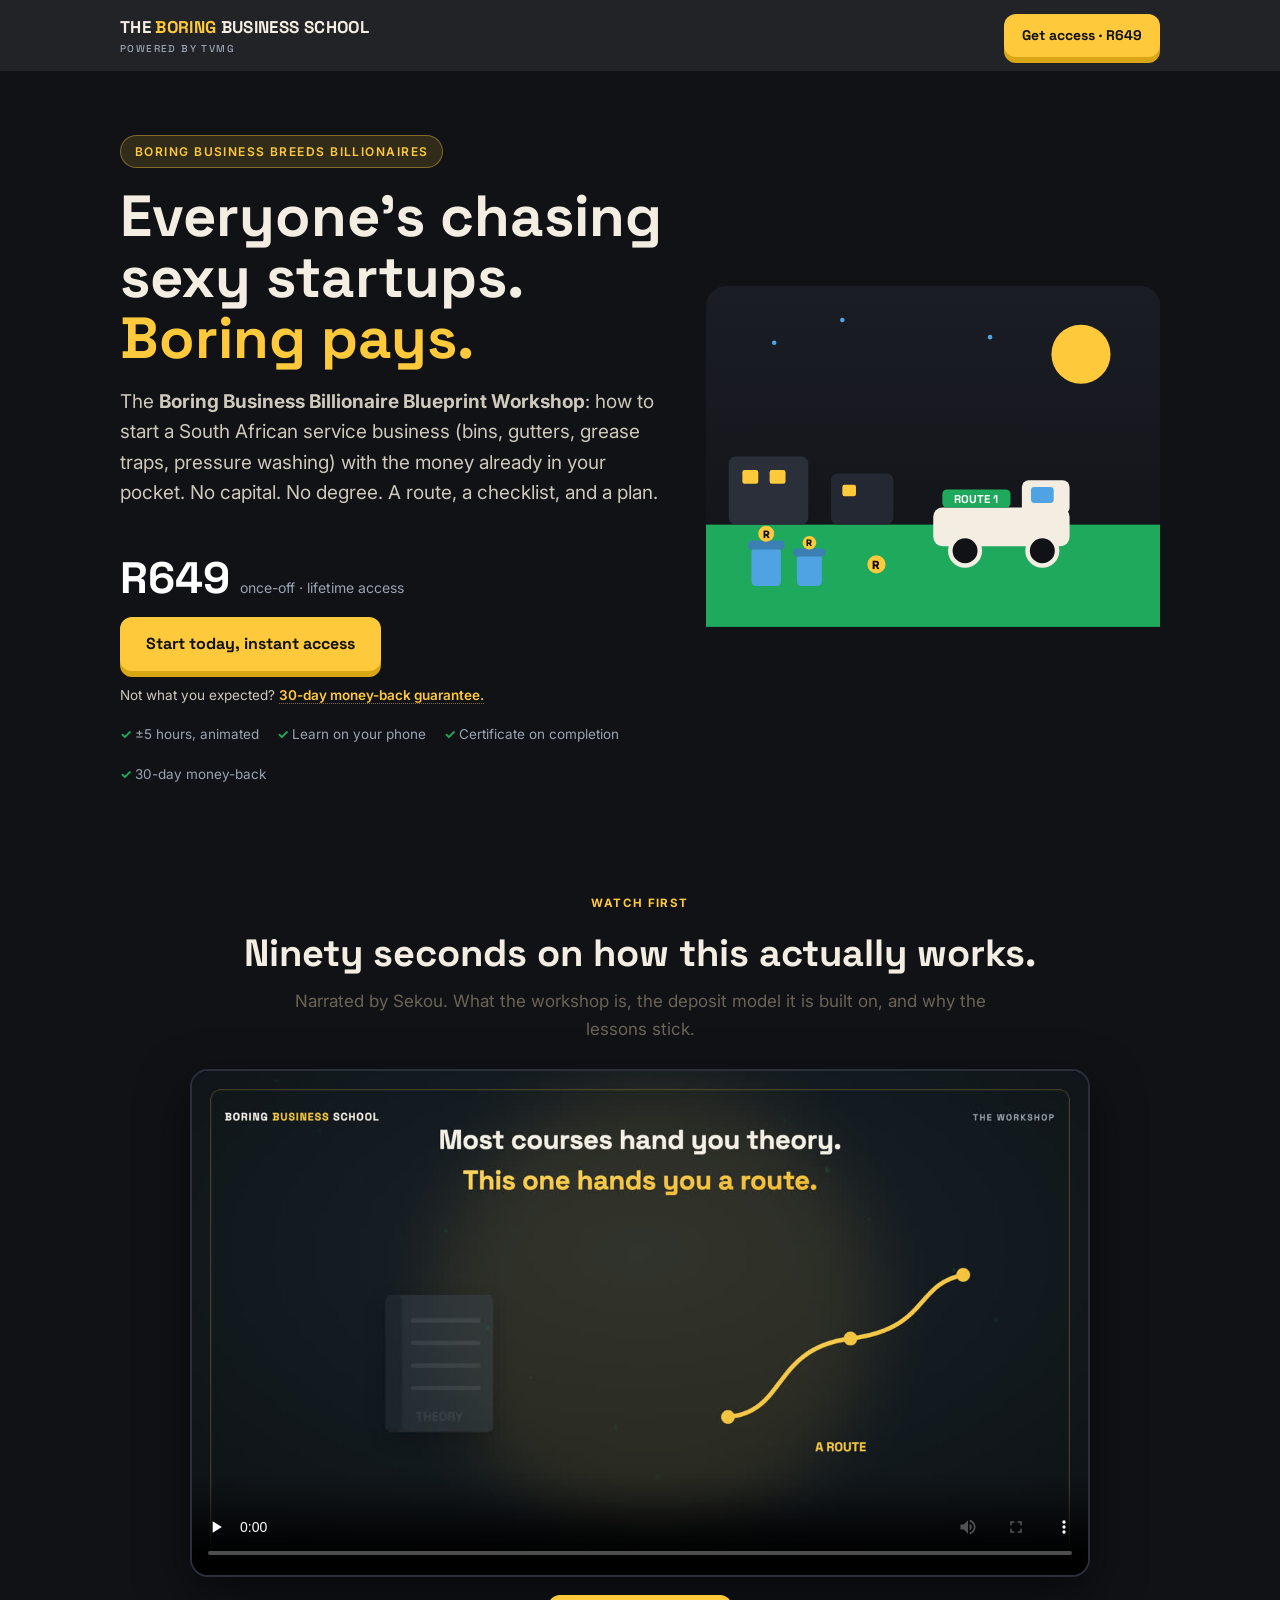
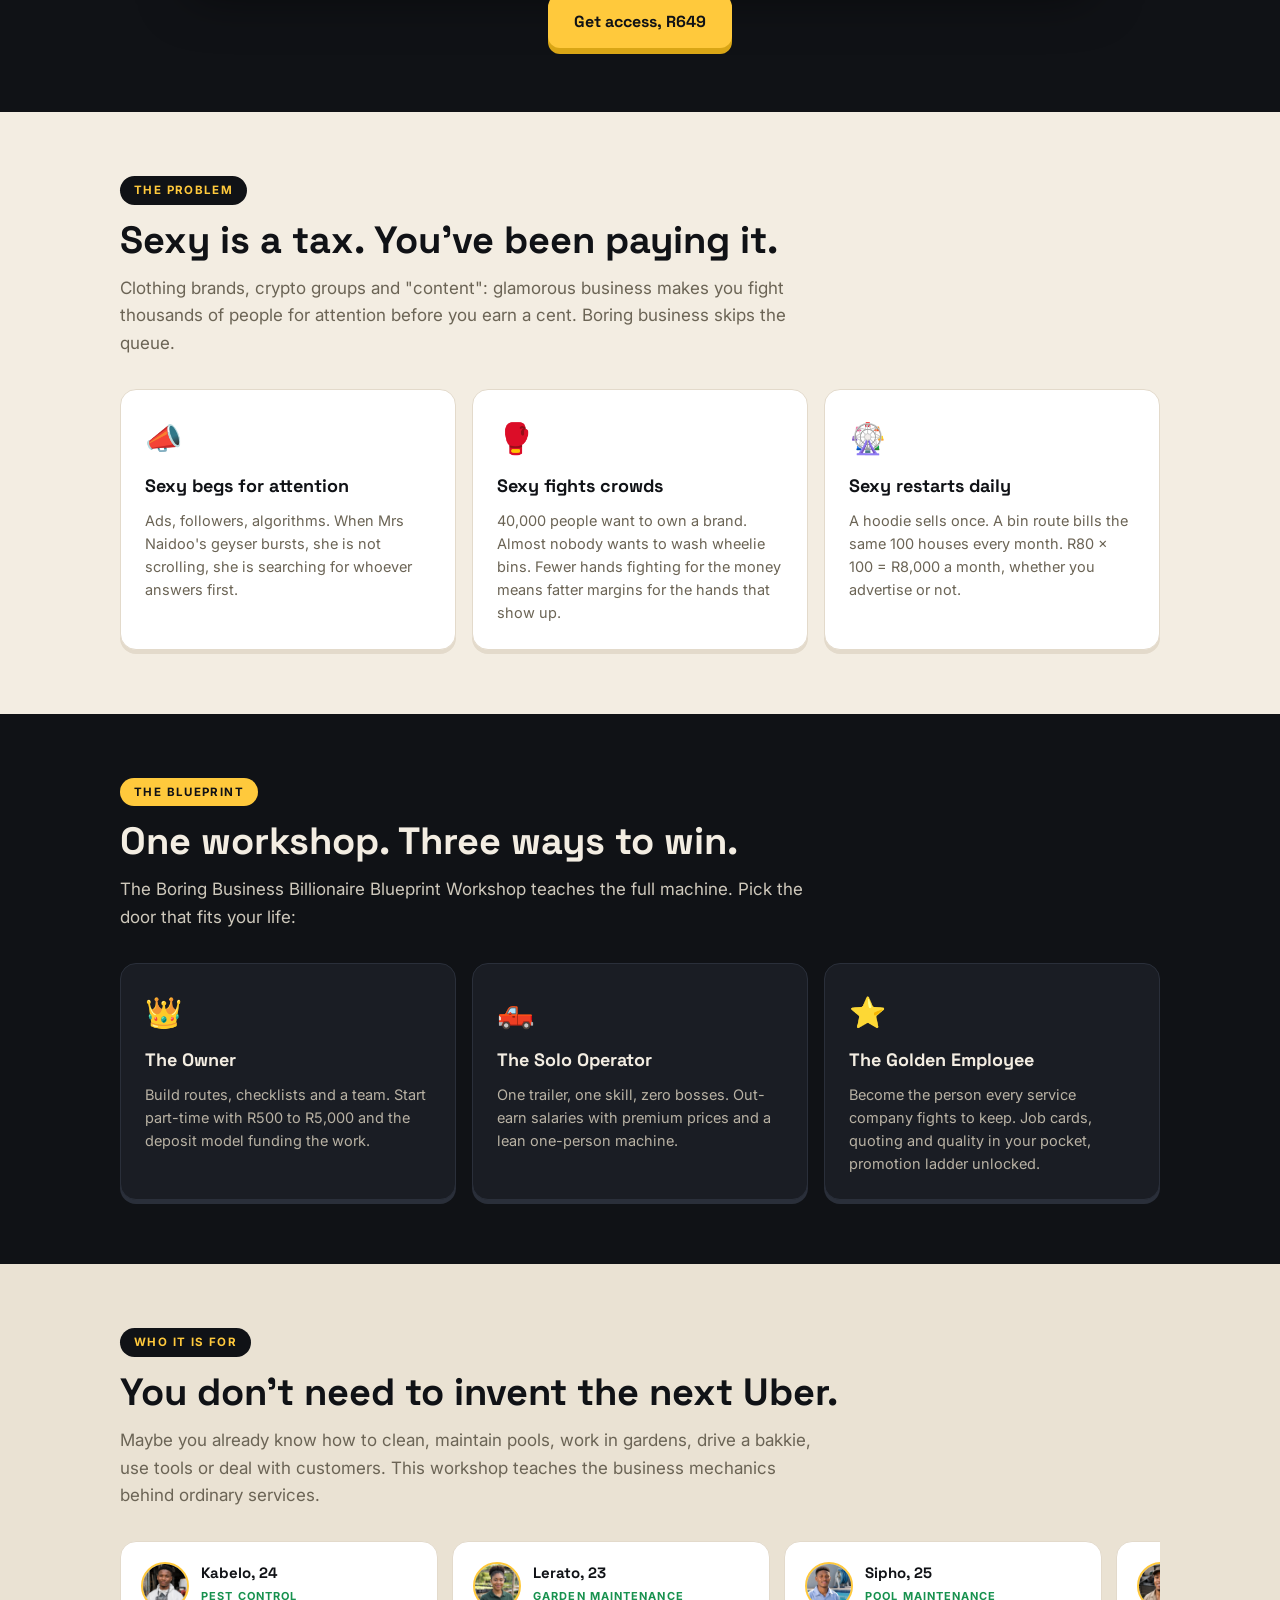
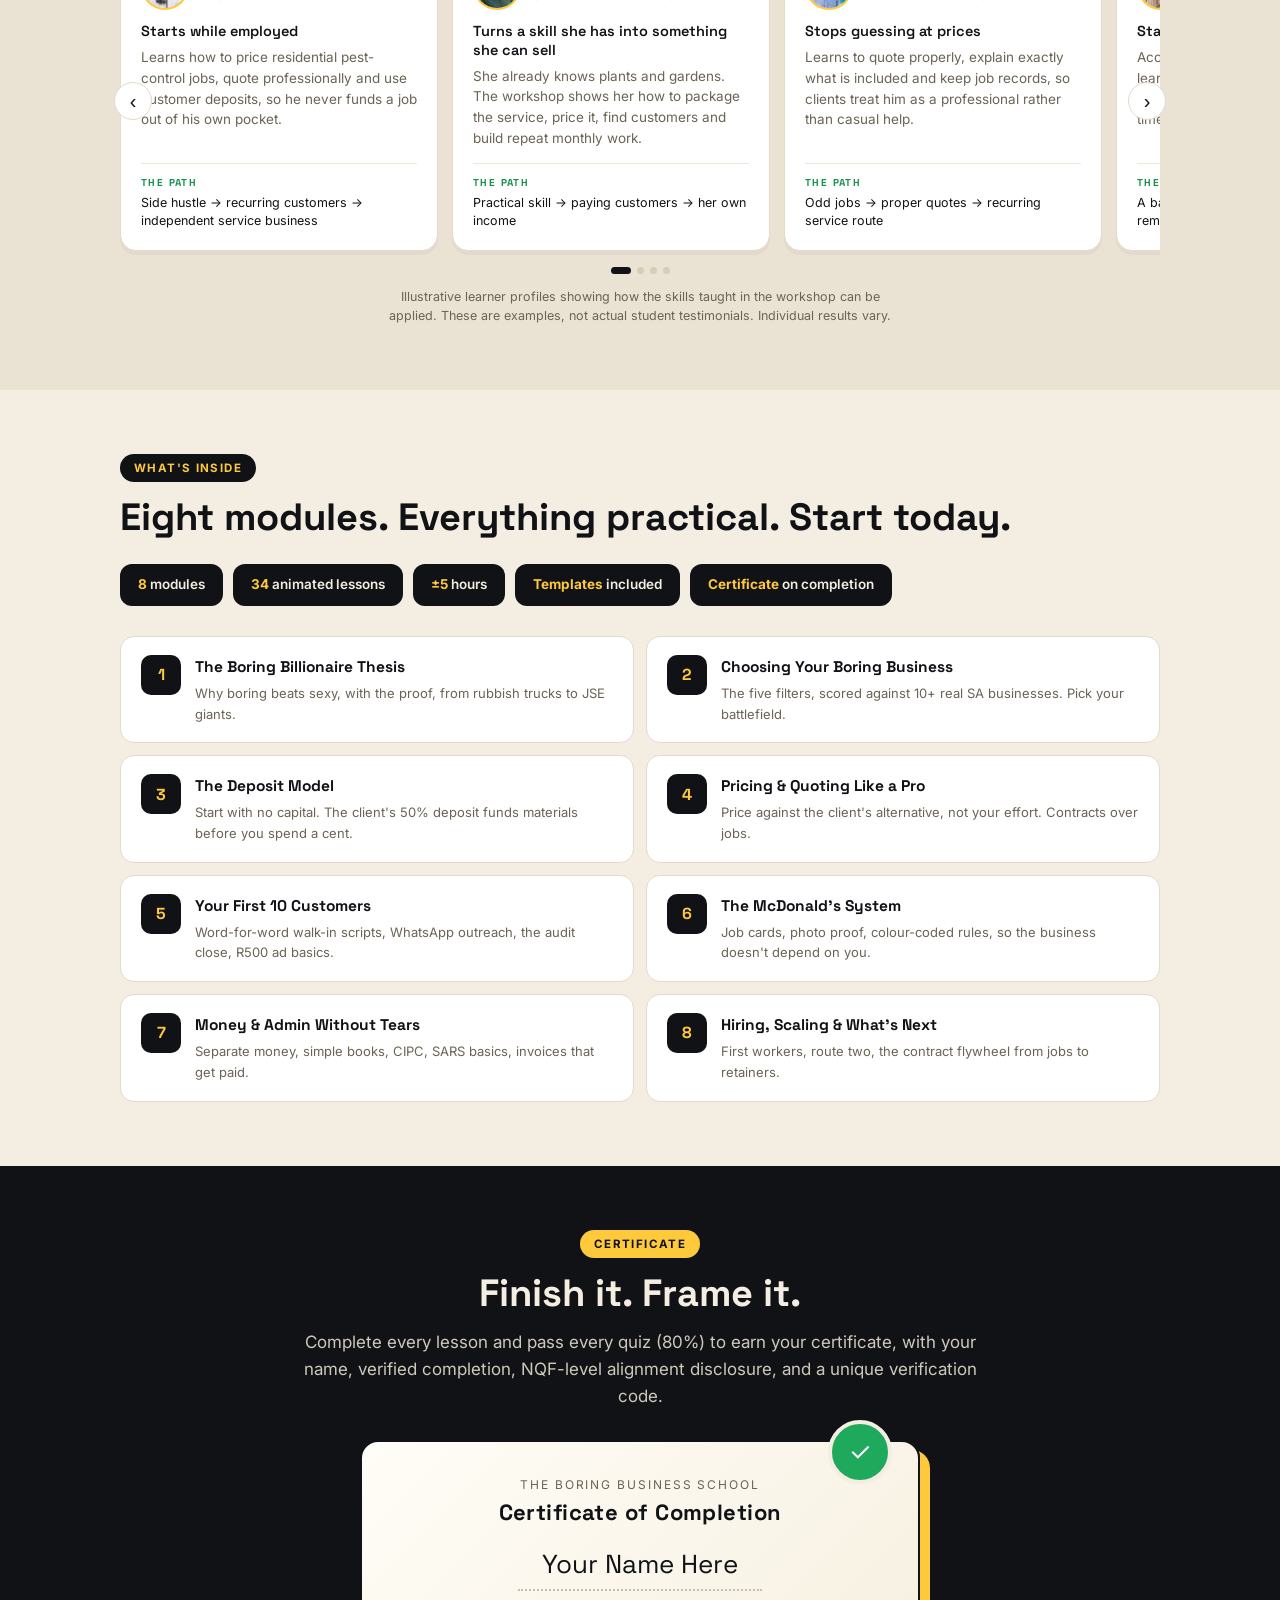
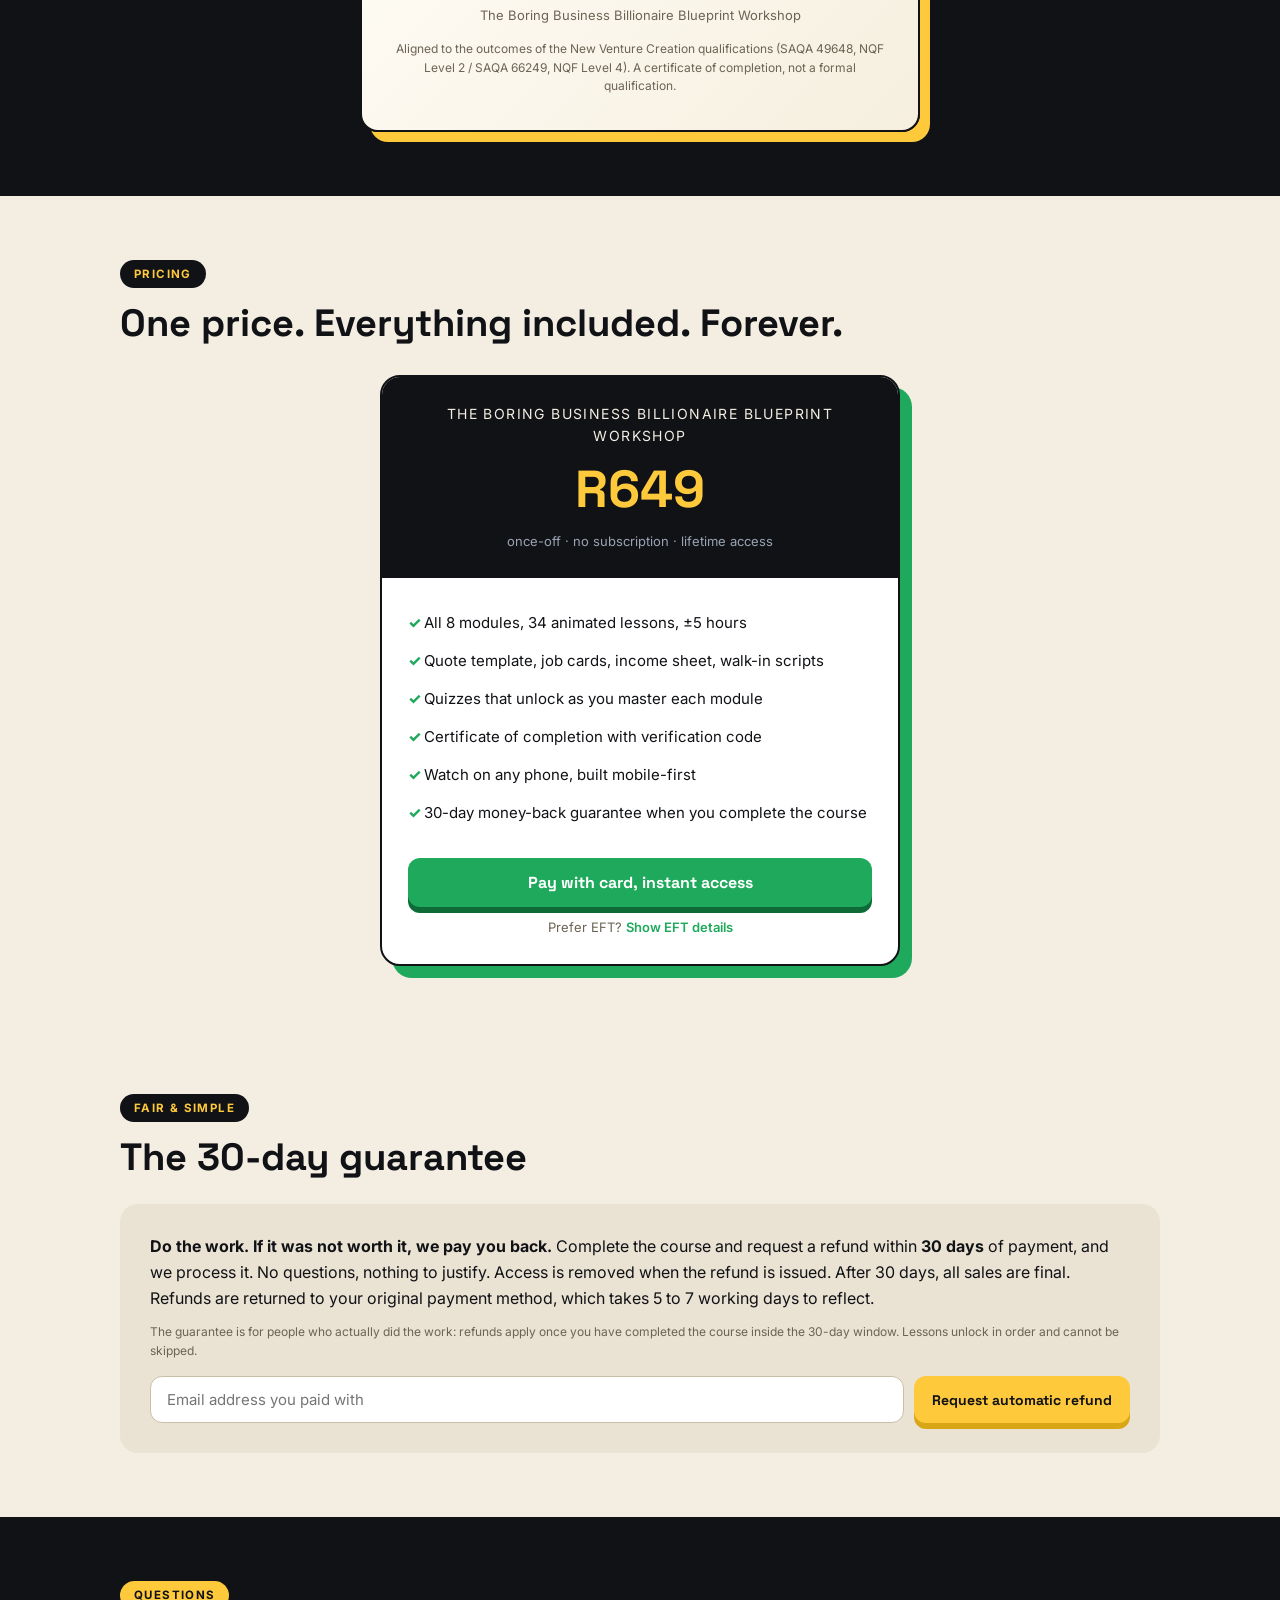
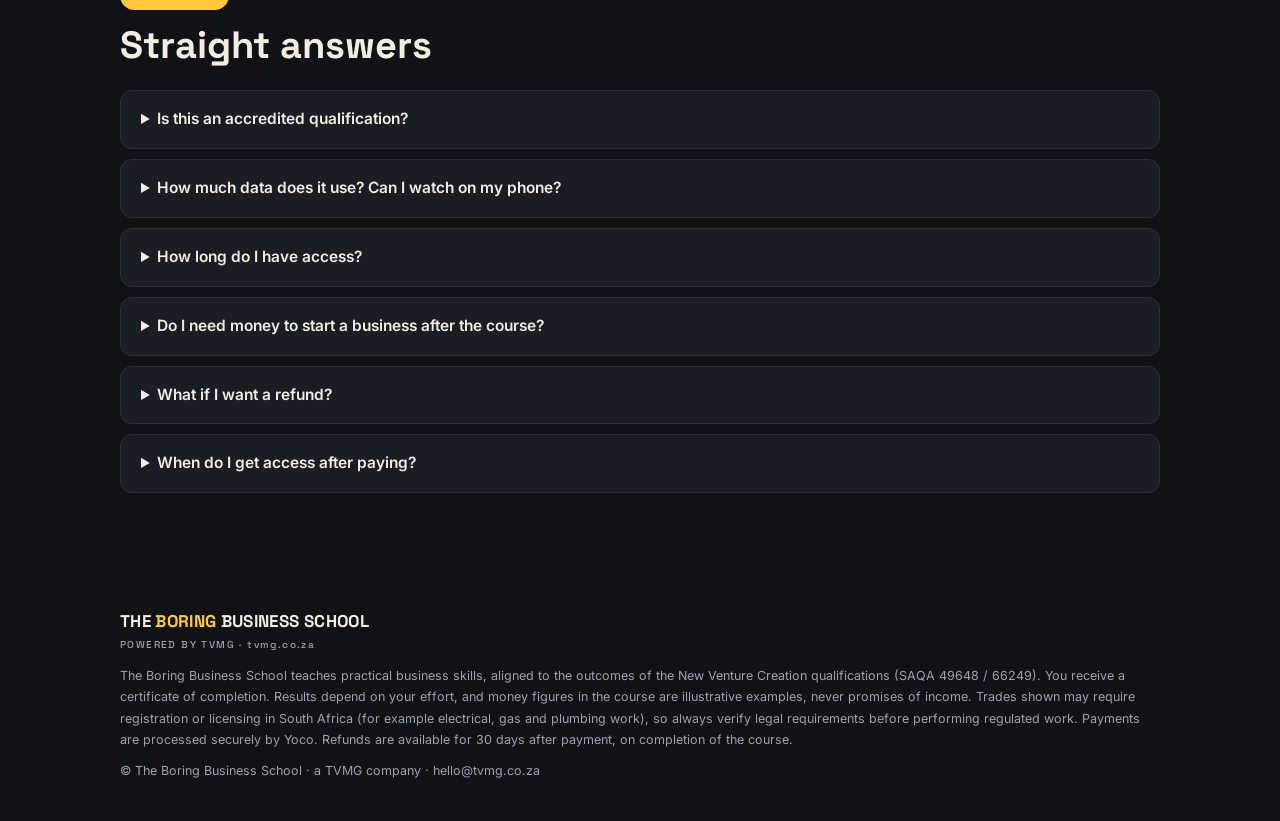
==== Site/boring/index.html @ 5d80aa4e "Fix malformed Meta verification tag on the BBS landing page My insertion did .replace(" />", "\">") " ====
<!DOCTYPE html>
<html lang="en">
<head>
<meta charset="utf-8">
<meta name="viewport" content="width=device-width, initial-scale=1">
<meta name="facebook-domain-verification" content="5khf7posotcl653v03dd02u9138fzs">
<title>The Boring Business School · Boring Business Breeds Billionaires</title>
<meta name="description" content="Learn to start a boring South African service business with the money already in your pocket. The Boring Business Billionaire Blueprint Workshop. R649 once-off, instant access.">
<!-- Meta Pixel -->
<script>
!function(f,b,e,v,n,t,s)
{if(f.fbq)return;n=f.fbq=function(){n.callMethod?
n.callMethod.apply(n,arguments):n.queue.push(arguments)};
if(!f._fbq)f._fbq=n;n.push=n;n.loaded=!0;n.version='2.0';
n.queue=[];t=b.createElement(e);t.async=!0;
t.src=v;s=b.getElementsByTagName(e)[0];
s.parentNode.insertBefore(t,s)}(window, document,'script',
'https://connect.facebook.net/en_US/fbevents.js');
fbq('init', '1710674963370376');
fbq('track', 'PageView');
fbq('track', 'ViewContent', {
  content_name: 'Boring Business Billionaire Blueprint Workshop',
  content_category: 'Course',
  content_ids: ['bbs-workshop'],
  content_type: 'product',
  value: 649.00, currency: 'ZAR'
});
</script>
<noscript><img height="1" width="1" style="display:none"
src="https://www.facebook.com/tr?id=1710674963370376&ev=PageView&noscript=1" /></noscript>
<!-- End Meta Pixel -->
<link rel="icon" href="/favicon.ico" sizes="any">
<link rel="icon" type="image/png" sizes="32x32" href="/icon/icon-32.png">
<link rel="icon" type="image/png" sizes="192x192" href="/icon/icon-192.png">
<link rel="apple-touch-icon" href="/icon/apple-touch-icon.png">
<link rel="manifest" href="/site.webmanifest">
<meta name="theme-color" content="#12171D">
<link rel="preconnect" href="https://fonts.googleapis.com">
<link rel="stylesheet" href="https://fonts.googleapis.com/css2?family=Space+Grotesk:wght@500;600;700&family=Inter:wght@400;500;600;700&display=swap">
<style>
:root{--ink:#101216;--ink2:#1A1D24;--paper:#F3EDE2;--paper2:#EAE2D3;--green:#1FA95C;--green2:#17914E;--yellow:#FFC93C;--blue:#4FA3E3;--red:#E4574C;--muted:#6B6455;--inkmut:#9AA3B2}
*{box-sizing:border-box;margin:0;padding:0}
html{scroll-behavior:smooth}
body{font-family:Inter,system-ui,sans-serif;background:var(--paper);color:var(--ink);line-height:1.6}
h1,h2,h3,.btn,.wordmark{font-family:'Space Grotesk',Inter,sans-serif}
.wrap{max-width:1080px;margin:0 auto;padding:0 20px}
/* nav */
nav{position:sticky;top:0;z-index:50;background:rgba(16,18,22,.92);backdrop-filter:blur(8px);color:var(--paper)}
.nav-in{display:flex;align-items:center;justify-content:space-between;padding:14px 20px;max-width:1080px;margin:0 auto}
.wordmark{font-weight:700;font-size:17px;letter-spacing:.02em}
.wordmark b{color:var(--yellow)}
.wordmark small{display:block;font-size:10px;letter-spacing:.14em;color:var(--inkmut);font-weight:500}
.btn{display:inline-block;border:none;border-radius:12px;padding:14px 26px;font-weight:700;font-size:16px;cursor:pointer;text-decoration:none;transition:.15s;text-align:center}
.btn-y{background:var(--yellow);color:var(--ink);box-shadow:0 6px 0 #D9A616}
.btn-y:hover{transform:translateY(-2px);box-shadow:0 8px 0 #D9A616}
.btn-y:active{transform:translateY(2px);box-shadow:0 2px 0 #D9A616}
.btn-g{background:var(--green);color:#fff;box-shadow:0 6px 0 #0E6B38}
.btn-g:hover{transform:translateY(-2px)}
.btn-sm{padding:10px 18px;font-size:14px}
/* hero */
.hero{background:var(--ink);color:var(--paper);overflow:hidden;position:relative}
.hero-in{display:grid;grid-template-columns:1.1fr .9fr;gap:30px;align-items:center;padding:64px 20px 40px;max-width:1080px;margin:0 auto}
.kicker{display:inline-block;background:rgba(255,201,60,.14);color:var(--yellow);border:1px solid rgba(255,201,60,.4);border-radius:999px;padding:6px 14px;font-size:12px;font-weight:600;letter-spacing:.12em;text-transform:uppercase;margin-bottom:18px}
h1{font-size:clamp(34px,5.6vw,58px);line-height:1.05;font-weight:700}
h1 em{font-style:normal;color:var(--yellow)}
.sub{margin:18px 0 26px;font-size:clamp(16px,2vw,19px);color:#CFC9BC;max-width:34em}
.trust{display:flex;gap:18px;flex-wrap:wrap;margin-top:18px;font-size:13.5px;color:var(--inkmut)}
.trust span::before{content:"✓ ";color:var(--green);font-weight:700}
.price-tag{display:inline-flex;align-items:baseline;gap:10px;margin:8px 0 4px}
.price-tag .r{font-family:'Space Grotesk';font-size:44px;font-weight:700;color:#fff}
.price-tag .once{color:var(--inkmut);font-size:14px}
/* sections */
section{padding:64px 0}
.dark{background:var(--ink);color:var(--paper)}
.tag{display:inline-block;background:var(--ink);color:var(--yellow);border-radius:999px;padding:5px 14px;font-size:11.5px;font-weight:700;letter-spacing:.12em;text-transform:uppercase;margin-bottom:14px}
.dark .tag{background:var(--yellow);color:var(--ink)}
h2{font-size:clamp(26px,3.6vw,38px);line-height:1.12;margin-bottom:14px}
.lead{font-size:17px;color:var(--muted);max-width:42em}
.dark .lead{color:#CFC9BC}
.cards{display:grid;grid-template-columns:repeat(auto-fit,minmax(240px,1fr));gap:16px;margin-top:32px}
.card{background:#fff;border:1.5px solid #E3DACB;border-radius:16px;padding:24px;box-shadow:0 4px 0 #E3DACB}
.dark .card{background:var(--ink2);border-color:#2A2F3A;box-shadow:0 4px 0 #2A2F3A}
.card .ico{font-size:30px;margin-bottom:10px}
.card h3{font-size:18px;margin-bottom:8px}
.card p{font-size:14.5px;color:var(--muted)}
.dark .card p{color:#B9B2A4}
/* modules */
.mods{display:grid;grid-template-columns:1fr 1fr;gap:12px;margin-top:30px}
.mod{background:#fff;border:1.5px solid #E3DACB;border-radius:14px;padding:18px 20px;display:flex;gap:14px;align-items:flex-start}
.mod .n{font-family:'Space Grotesk';font-weight:700;background:var(--ink);color:var(--yellow);border-radius:10px;min-width:40px;height:40px;display:flex;align-items:center;justify-content:center;font-size:16px}
.mod h3{font-size:15.5px;margin-bottom:3px}
.mod p{font-size:13px;color:var(--muted)}
.stats{display:flex;gap:10px;flex-wrap:wrap;margin-top:26px}
.stat{background:var(--ink);color:var(--paper);border-radius:12px;padding:10px 18px;font-size:13.5px;font-weight:600}
.stat b{color:var(--yellow)}
/* cert */
.certbox{background:linear-gradient(135deg,#FFFDF7,#F6EFDF);border:2px solid var(--ink);border-radius:18px;padding:34px;position:relative;max-width:560px;margin:30px auto 0;box-shadow:10px 10px 0 var(--yellow)}
.certbox .seal{position:absolute;top:-22px;right:26px;width:64px;height:64px;background:var(--green);border-radius:50%;display:flex;align-items:center;justify-content:center;color:#fff;font-size:26px;border:4px solid var(--paper)}
.certbox h3{font-size:22px;letter-spacing:.02em;color:var(--ink)}
/* certbox has a light background but sits inside a .dark section, so its
   text must be set explicitly or it inherits cream and disappears */
.certbox .name,.certbox .seal{color:var(--ink)}
.certbox .seal{color:#fff}
.certbox .small{color:var(--muted)}
.certbox .line{color:var(--muted);font-size:13px;margin-top:10px}
.certbox .name{font-family:'Space Grotesk';font-size:26px;margin:14px 0 4px;border-bottom:2px dotted #C9BFA9;display:inline-block;padding:0 24px 4px}
.small{font-size:12px;color:var(--muted);line-height:1.55}
/* pricing */
.pricecard{background:#fff;border:2px solid var(--ink);border-radius:20px;max-width:520px;margin:30px auto 0;overflow:hidden;box-shadow:12px 12px 0 var(--green)}
.pricecard .top{background:var(--ink);color:var(--paper);padding:26px;text-align:center}
.pricecard .top .r{font-family:'Space Grotesk';font-size:52px;font-weight:700;color:var(--yellow)}
.pricecard ul{list-style:none;padding:26px}
.pricecard li{padding:7px 0;font-size:15px}
.pricecard li::before{content:"✓  ";color:var(--green);font-weight:800}
.pricecard .cta{padding:0 26px 26px;display:flex;flex-direction:column;gap:10px}
.eft{font-size:13px;color:var(--muted);text-align:center}
.eft a{color:var(--green);font-weight:600;cursor:pointer}
/* refund */
.refund{background:var(--paper2);border-radius:18px;padding:30px;margin-top:26px}
.refund form{display:flex;gap:10px;margin-top:16px;flex-wrap:wrap}
.refund input{flex:1;min-width:220px;padding:13px 16px;border:1.5px solid #C9BFA9;border-radius:12px;font-size:15px;font-family:Inter}
#refundmsg{margin-top:12px;font-size:14px;font-weight:600;display:none}
/* faq */
details{background:#fff;border:1.5px solid #E3DACB;border-radius:12px;padding:16px 20px;margin-bottom:10px}
summary{font-weight:600;cursor:pointer;font-size:15.5px;color:var(--ink)}
details p{margin-top:10px;font-size:14.5px;color:var(--muted)}
/* FAQ sits in a .dark section: keep the cards dark so text stays readable */
.dark details{background:var(--ink2);border-color:#2A2F3A}
.dark summary{color:var(--paper)}
.dark details p{color:#B9B2A4}
/* hero refund note */
.refnote{margin-top:14px;font-size:13.5px;color:#CFC9BC}
.refnote a{color:var(--yellow);font-weight:600;text-decoration:none;border-bottom:1px dotted rgba(255,201,60,.5)}
/* explainer video */
.vidsec{background:var(--ink);color:var(--paper)}
.vidwrap{max-width:900px;margin:26px auto 0;border-radius:18px;overflow:hidden;border:2px solid #2A2F3A;box-shadow:0 18px 50px rgba(0,0,0,.5);background:#000}
.vidwrap video{display:block;width:100%;height:auto}
.vidsec .under{text-align:center;margin-top:18px}
/* learner profiles carousel */
.tint{background:var(--paper2)}
.carousel{position:relative;margin-top:28px}
.track{display:flex;gap:14px;overflow-x:auto;scroll-snap-type:x mandatory;scroll-behavior:smooth;padding:4px 2px 14px;scrollbar-width:none;-ms-overflow-style:none}
.track::-webkit-scrollbar{display:none}
.pcard{flex:0 0 clamp(260px,86vw,320px);scroll-snap-align:start;background:#fff;border:1.5px solid #E3DACB;border-radius:16px;padding:20px;box-shadow:0 4px 0 #E3DACB;display:flex;flex-direction:column}
@media(min-width:760px){.pcard{flex-basis:318px}}
.pcard .ph{display:flex;align-items:center;gap:12px;margin-bottom:12px}
.pcard .av{position:relative;width:48px;height:48px;flex:0 0 48px;border-radius:50%;overflow:hidden;background:var(--paper2);display:grid;place-items:center;border:2px solid var(--yellow)}
.pcard .av::before{content:attr(data-i);font-family:'Space Grotesk';font-weight:700;font-size:15px;color:var(--ink)}
.pcard .av img{position:absolute;inset:0;width:100%;height:100%;object-fit:cover}
.pcard .who b{display:block;font-family:'Space Grotesk';font-size:15px;line-height:1.25}
.pcard .who i{font-style:normal;font-size:11px;letter-spacing:.1em;text-transform:uppercase;color:var(--green2);font-weight:700}
.pcard .role{font-family:'Space Grotesk';font-weight:600;font-size:14.5px;margin-bottom:6px;line-height:1.3}
.pcard .body{font-size:13.5px;color:var(--muted);line-height:1.55;flex:1}
.pcard .path{margin-top:14px;padding-top:12px;border-top:1.5px solid #EFE7D8;font-size:12.5px;line-height:1.45}
.pcard .path span{display:block;font-family:'Space Grotesk';font-weight:700;font-size:10px;letter-spacing:.14em;color:var(--green2);margin-bottom:3px}
.cnav{position:absolute;top:50%;transform:translateY(-50%);z-index:2;width:38px;height:38px;border-radius:50%;background:#fff;border:1.5px solid #E3DACB;color:var(--ink);font-size:20px;line-height:1;cursor:pointer;display:grid;place-items:center}
.cnav:hover{border-color:var(--yellow)}
.cnav.prev{left:-6px}.cnav.next{right:-6px}
@media(max-width:900px){.cnav{display:none}}
.cdots{display:flex;justify-content:center;gap:6px;margin-top:2px}
.cdots button{width:7px;height:7px;padding:0;border:0;border-radius:50%;background:#D6CCB8;cursor:pointer;transition:.2s}
.cdots button.on{background:var(--ink);width:20px;border-radius:4px}
.disclose{margin-top:14px;text-align:center;font-size:12.5px;color:var(--muted);line-height:1.5;max-width:66ch;margin-inline:auto}
/* footer */
footer{background:var(--ink);color:var(--inkmut);padding:40px 0;font-size:12.5px;line-height:1.7}
/* modal */
.modal{position:fixed;inset:0;background:rgba(16,18,22,.7);display:none;align-items:center;justify-content:center;z-index:100;padding:20px}
.modal.open{display:flex}
.modal-in{background:#fff;border-radius:18px;max-width:420px;width:100%;padding:30px}
.modal-in h3{font-size:20px;margin-bottom:6px}
.modal-in p{font-size:14px;color:var(--muted);margin-bottom:16px}
.modal-in input{width:100%;padding:13px 16px;border:1.5px solid #C9BFA9;border-radius:12px;font-size:15px;margin-bottom:10px;font-family:Inter}
.modal-in .btn{width:100%}
.modal-in .close{background:none;border:none;font-size:13px;color:var(--muted);cursor:pointer;width:100%;margin-top:10px}
#payerr{color:var(--red);font-size:13px;display:none;margin-bottom:8px}
@media(max-width:820px){.hero-in{grid-template-columns:1fr;padding-top:40px}.mods{grid-template-columns:1fr}.hero svg{max-height:220px}}
</style>
</head>
<body>

<nav><div class="nav-in">
  <div class="wordmark">THE <b>BORING</b> BUSINESS SCHOOL<small>POWERED BY TVMG</small></div>
  <a class="btn btn-y btn-sm" href="#pricing">Get access · R649</a>
</div></nav>

<header class="hero"><div class="hero-in">
  <div>
    <span class="kicker">Boring business breeds billionaires</span>
    <h1>Everyone's chasing sexy startups. <em>Boring pays.</em></h1>
    <p class="sub">The <b>Boring Business Billionaire Blueprint Workshop</b>: how to start a South African service business (bins, gutters, grease traps, pressure washing) with the money already in your pocket. No capital. No degree. A route, a checklist, and a plan.</p>
    <div class="price-tag"><span class="r">R649</span><span class="once">once-off · lifetime access</span></div>
    <div><a class="btn btn-y" href="#pricing">Start today, instant access</a></div>
    <p class="refnote">Not what you expected? <a href="#refund">30-day money-back guarantee.</a></p>
    <div class="trust"><span>±5 hours, animated</span><span>Learn on your phone</span><span>Certificate on completion</span><span>30-day money-back</span></div>
  </div>
  <div>
    <svg viewBox="0 0 400 300" xmlns="http://www.w3.org/2000/svg" style="width:100%;height:auto">
      <defs><linearGradient id="sky" x1="0" y1="0" x2="0" y2="1"><stop offset="0" stop-color="#1A1D24"/><stop offset="1" stop-color="#101216"/></linearGradient></defs>
      <rect width="400" height="300" fill="url(#sky)" rx="18"/>
      <circle cx="330" cy="60" r="26" fill="#FFC93C"/>
      <circle cx="60" cy="50" r="2" fill="#4FA3E3"/><circle cx="120" cy="30" r="2" fill="#4FA3E3"/><circle cx="250" cy="45" r="2" fill="#4FA3E3"/>
      <rect x="0" y="210" width="400" height="90" fill="#1FA95C" rx="0"/>
      <rect x="20" y="150" width="70" height="60" rx="6" fill="#2A2F3A"/><rect x="32" y="162" width="14" height="12" rx="2" fill="#FFC93C"/><rect x="56" y="162" width="14" height="12" rx="2" fill="#FFC93C"/>
      <rect x="110" y="165" width="55" height="45" rx="6" fill="#232833"/><rect x="120" y="175" width="12" height="10" rx="2" fill="#FFC93C"/>
      <!-- bakkie -->
      <g transform="translate(200,185)">
        <rect x="0" y="10" width="120" height="34" rx="8" fill="#F3EDE2"/>
        <rect x="78" y="-14" width="42" height="30" rx="6" fill="#F3EDE2"/>
        <rect x="86" y="-8" width="20" height="14" rx="3" fill="#4FA3E3"/>
        <circle cx="28" cy="48" r="13" fill="#101216" stroke="#F3EDE2" stroke-width="4"/>
        <circle cx="96" cy="48" r="13" fill="#101216" stroke="#F3EDE2" stroke-width="4"/>
        <rect x="8" y="-6" width="60" height="16" rx="4" fill="#1FA95C"/>
        <text x="38" y="6" font-family="Space Grotesk" font-size="10" font-weight="700" fill="#fff" text-anchor="middle">ROUTE 1</text>
      </g>
      <!-- bins with coins -->
      <g transform="translate(40,230)"><rect width="26" height="34" rx="4" fill="#4FA3E3"/><rect x="-3" y="-6" width="32" height="8" rx="3" fill="#3B7FB3"/></g>
      <g transform="translate(80,236)"><rect width="22" height="28" rx="4" fill="#4FA3E3"/><rect x="-3" y="-5" width="28" height="7" rx="3" fill="#3B7FB3"/></g>
      <circle cx="53" cy="218" r="7" fill="#FFC93C"/><text x="53" y="222" font-size="9" font-weight="800" text-anchor="middle" fill="#101216">R</text>
      <circle cx="91" cy="226" r="6" fill="#FFC93C"/><text x="91" y="229" font-size="8" font-weight="800" text-anchor="middle" fill="#101216">R</text>
      <circle cx="150" cy="245" r="8" fill="#FFC93C"/><text x="150" y="249" font-size="10" font-weight="800" text-anchor="middle" fill="#101216">R</text>
    </svg>
  </div>
</div></header>

<section class="vidsec"><div class="wrap" style="text-align:center">
  <span class="tag">Watch first</span>
  <h2>Ninety seconds on how this actually works.</h2>
  <p class="lead" style="margin:0 auto">Narrated by Sekou. What the workshop is, the deposit model it is built on, and why the lessons stick.</p>
  <div class="vidwrap">
    <video controls preload="none" playsinline poster="video/bbs-explainer-poster.jpg">
      <source src="video/bbs-explainer.mp4" type="video/mp4">
      Your browser cannot play this video. <a href="video/bbs-explainer.mp4">Download it instead.</a>
    </video>
  </div>
  <div class="under"><a class="btn btn-y" href="#pricing">Get access, R649</a></div>
</div></section>

<section><div class="wrap">
  <span class="tag">The problem</span>
  <h2>Sexy is a tax. You've been paying it.</h2>
  <p class="lead">Clothing brands, crypto groups and "content": glamorous business makes you fight thousands of people for attention before you earn a cent. Boring business skips the queue.</p>
  <div class="cards">
    <div class="card"><div class="ico">📣</div><h3>Sexy begs for attention</h3><p>Ads, followers, algorithms. When Mrs Naidoo's geyser bursts, she is not scrolling, she is searching for whoever answers first.</p></div>
    <div class="card"><div class="ico">🥊</div><h3>Sexy fights crowds</h3><p>40,000 people want to own a brand. Almost nobody wants to wash wheelie bins. Fewer hands fighting for the money means fatter margins for the hands that show up.</p></div>
    <div class="card"><div class="ico">🎡</div><h3>Sexy restarts daily</h3><p>A hoodie sells once. A bin route bills the same 100 houses every month. R80 x 100 = R8,000 a month, whether you advertise or not.</p></div>
  </div>
</div></section>

<section class="dark"><div class="wrap">
  <span class="tag">The Blueprint</span>
  <h2>One workshop. Three ways to win.</h2>
  <p class="lead">The Boring Business Billionaire Blueprint Workshop teaches the full machine. Pick the door that fits your life:</p>
  <div class="cards">
    <div class="card"><div class="ico">👑</div><h3>The Owner</h3><p>Build routes, checklists and a team. Start part-time with R500 to R5,000 and the deposit model funding the work.</p></div>
    <div class="card"><div class="ico">🛻</div><h3>The Solo Operator</h3><p>One trailer, one skill, zero bosses. Out-earn salaries with premium prices and a lean one-person machine.</p></div>
    <div class="card"><div class="ico">⭐</div><h3>The Golden Employee</h3><p>Become the person every service company fights to keep. Job cards, quoting and quality in your pocket, promotion ladder unlocked.</p></div>
  </div>
</div></section>


<section class="tint"><div class="wrap">
  <span class="tag">Who it is for</span>
  <h2>You don't need to invent the next Uber.</h2>
  <p class="lead">Maybe you already know how to clean, maintain pools, work in gardens, drive a bakkie, use tools or deal with customers. This workshop teaches the business mechanics behind ordinary services.</p>
  <div class="carousel" id="tcar">
    <button class="cnav prev" type="button" aria-label="Previous profiles">&lsaquo;</button>
    <div class="track" id="ctrack">
      <article class="pcard">
        <div class="ph"><span class="av" data-i="K"><img src="img/testimonials/t01.jpg" alt="Illustrative learner profile" loading="lazy" onerror="this.remove()"></span>
          <span class="who"><b>Kabelo, 24</b><i>Pest Control</i></span></div>
        <p class="role">Starts while employed</p>
        <p class="body">Learns how to price residential pest-control jobs, quote professionally and use customer deposits, so he never funds a job out of his own pocket.</p>
        <p class="path"><span>THE PATH</span>Side hustle → recurring customers → independent service business</p>
      </article>
      <article class="pcard">
        <div class="ph"><span class="av" data-i="L"><img src="img/testimonials/t02.jpg" alt="Illustrative learner profile" loading="lazy" onerror="this.remove()"></span>
          <span class="who"><b>Lerato, 23</b><i>Garden Maintenance</i></span></div>
        <p class="role">Turns a skill she has into something she can sell</p>
        <p class="body">She already knows plants and gardens. The workshop shows her how to package the service, price it, find customers and build repeat monthly work.</p>
        <p class="path"><span>THE PATH</span>Practical skill → paying customers → her own income</p>
      </article>
      <article class="pcard">
        <div class="ph"><span class="av" data-i="S"><img src="img/testimonials/t03.jpg" alt="Illustrative learner profile" loading="lazy" onerror="this.remove()"></span>
          <span class="who"><b>Sipho, 25</b><i>Pool Maintenance</i></span></div>
        <p class="role">Stops guessing at prices</p>
        <p class="body">Learns to quote properly, explain exactly what is included and keep job records, so clients treat him as a professional rather than casual help.</p>
        <p class="path"><span>THE PATH</span>Odd jobs → proper quotes → recurring service route</p>
      </article>
      <article class="pcard">
        <div class="ph"><span class="av" data-i="T"><img src="img/testimonials/t04.jpg" alt="Illustrative learner profile" loading="lazy" onerror="this.remove()"></span>
          <span class="who"><b>Tshepo, 22</b><i>Junk Removal</i></span></div>
        <p class="role">Starts with what he already has</p>
        <p class="body">Access to a bakkie is enough to begin. He learns how to find the work, price a load, take a deposit and deliver reliably every time.</p>
        <p class="path"><span>THE PATH</span>A bakkie → first customers → weekend removal business</p>
      </article>
      <article class="pcard">
        <div class="ph"><span class="av" data-i="A"><img src="img/testimonials/t05.jpg" alt="Illustrative learner profile" loading="lazy" onerror="this.remove()"></span>
          <span class="who"><b>Ayesha, 27</b><i>Kitchen Cleaning</i></span></div>
        <p class="role">Sees a service where others see mess</p>
        <p class="body">She knows how dirty a kitchen gets after service. The workshop turns that into an after-hours deep-clean offer with checklists and proper quotes.</p>
        <p class="path"><span>THE PATH</span>Industry knowledge → priced service → small food-business clients</p>
      </article>
      <article class="pcard">
        <div class="ph"><span class="av" data-i="J"><img src="img/testimonials/t06.jpg" alt="Illustrative learner profile" loading="lazy" onerror="this.remove()"></span>
          <span class="who"><b>Johan, 46</b><i>Gutter Maintenance</i></span></div>
        <p class="role">Knows the work, learns the business</p>
        <p class="body">Years of maintenance experience, none of the commercial side. He picks up pricing, deposits, job cards and the follow-ups that win repeat work.</p>
        <p class="path"><span>THE PATH</span>Hired hand → his own jobs → his own client list</p>
      </article>
      <article class="pcard">
        <div class="ph"><span class="av" data-i="P"><img src="img/testimonials/t07.jpg" alt="Illustrative learner profile" loading="lazy" onerror="this.remove()"></span>
          <span class="who"><b>Priya, 32</b><i>Facilities Services</i></span></div>
        <p class="role">Becomes the one who understands the numbers</p>
        <p class="body">A clear picture of customers, pricing, admin and repeat work makes her far more valuable in a client-facing role.</p>
        <p class="path"><span>THE PATH</span>Employee → client-facing responsibility → option to go independent</p>
      </article>
      <article class="pcard">
        <div class="ph"><span class="av" data-i="N"><img src="img/testimonials/t08.jpg" alt="Illustrative learner profile" loading="lazy" onerror="this.remove()"></span>
          <span class="who"><b>Nomvula, 39</b><i>Industrial Cleaning</i></span></div>
        <p class="role">Becomes more valuable at work</p>
        <p class="body">She understands the cleaning already. What she gains is the commercial side: job cards, costing, customer communication and quality control.</p>
        <p class="path"><span>THE PATH</span>Worker → supervisor-level skills → stronger earning potential</p>
      </article>
      <article class="pcard">
        <div class="ph"><span class="av" data-i="P"><img src="img/testimonials/t09.jpg" alt="Illustrative learner profile" loading="lazy" onerror="this.remove()"></span>
          <span class="who"><b>Pieter, 57</b><i>Rubble Removal</i></span></div>
        <p class="role">Wants straightforward, not trendy</p>
        <p class="body">He learns to look at ordinary services differently and put a proper system around work that people are always going to need.</p>
        <p class="path"><span>THE PATH</span>Casual work → systemised service → steady independent income</p>
      </article>
      <article class="pcard">
        <div class="ph"><span class="av" data-i="K"><img src="img/testimonials/t10.jpg" alt="Illustrative learner profile" loading="lazy" onerror="this.remove()"></span>
          <span class="who"><b>Kayla, 26</b><i>Vehicle Cleaning</i></span></div>
        <p class="role">Thinks in contracts, not once-offs</p>
        <p class="body">Vehicles keep getting dirty, which is the point. She learns how to turn single washes into standing arrangements with local businesses.</p>
        <p class="path"><span>THE PATH</span>One-off jobs → recurring customers → small fleet contracts</p>
      </article>
      <article class="pcard">
        <div class="ph"><span class="av" data-i="Y"><img src="img/testimonials/t11.jpg" alt="Illustrative learner profile" loading="lazy" onerror="this.remove()"></span>
          <span class="who"><b>Yusuf, 30</b><i>Pressure Washing</i></span></div>
        <p class="role">Starts without R30,000 of equipment</p>
        <p class="body">Instead of saving up first, he learns the deposit model: sell the job, secure the customer, rent what he needs, deliver, then reinvest.</p>
        <p class="path"><span>THE PATH</span>No capital → deposit-funded jobs → weekend business</p>
      </article>
      <article class="pcard">
        <div class="ph"><span class="av" data-i="B"><img src="img/testimonials/t12.jpg" alt="Illustrative learner profile" loading="lazy" onerror="this.remove()"></span>
          <span class="who"><b>Bongani, 54</b><i>Grease Trap Services</i></span></div>
        <p class="role">Finally sees the numbers behind the work</p>
        <p class="body">A lifetime around service vehicles, but nobody ever explained costs, pricing or repeat contracts. Now the path to working for himself is visible.</p>
        <p class="path"><span>THE PATH</span>Industry experience → business mechanics → independent operation</p>
      </article>
    </div>
    <button class="cnav next" type="button" aria-label="Next profiles">&rsaquo;</button>
  </div>
  <div class="cdots" id="cdots" aria-hidden="true"></div>
  <p class="disclose">Illustrative learner profiles showing how the skills taught in the workshop can be applied. These are examples, not actual student testimonials. Individual results vary.</p>
</div></section>

<section><div class="wrap">
  <span class="tag">What's inside</span>
  <h2>Eight modules. Everything practical. Start today.</h2>
  <div class="stats"><div class="stat"><b>8</b> modules</div><div class="stat"><b>34</b> animated lessons</div><div class="stat"><b>±5</b> hours</div><div class="stat"><b>Templates</b> included</div><div class="stat"><b>Certificate</b> on completion</div></div>
  <div class="mods">
    <div class="mod"><div class="n">1</div><div><h3>The Boring Billionaire Thesis</h3><p>Why boring beats sexy, with the proof, from rubbish trucks to JSE giants.</p></div></div>
    <div class="mod"><div class="n">2</div><div><h3>Choosing Your Boring Business</h3><p>The five filters, scored against 10+ real SA businesses. Pick your battlefield.</p></div></div>
    <div class="mod"><div class="n">3</div><div><h3>The Deposit Model</h3><p>Start with no capital. The client's 50% deposit funds materials before you spend a cent.</p></div></div>
    <div class="mod"><div class="n">4</div><div><h3>Pricing &amp; Quoting Like a Pro</h3><p>Price against the client's alternative, not your effort. Contracts over jobs.</p></div></div>
    <div class="mod"><div class="n">5</div><div><h3>Your First 10 Customers</h3><p>Word-for-word walk-in scripts, WhatsApp outreach, the audit close, R500 ad basics.</p></div></div>
    <div class="mod"><div class="n">6</div><div><h3>The McDonald's System</h3><p>Job cards, photo proof, colour-coded rules, so the business doesn't depend on you.</p></div></div>
    <div class="mod"><div class="n">7</div><div><h3>Money &amp; Admin Without Tears</h3><p>Separate money, simple books, CIPC, SARS basics, invoices that get paid.</p></div></div>
    <div class="mod"><div class="n">8</div><div><h3>Hiring, Scaling &amp; What's Next</h3><p>First workers, route two, the contract flywheel from jobs to retainers.</p></div></div>
  </div>
</div></section>

<section class="dark"><div class="wrap" style="text-align:center">
  <span class="tag">Certificate</span>
  <h2>Finish it. Frame it.</h2>
  <p class="lead" style="margin:0 auto">Complete every lesson and pass every quiz (80%) to earn your certificate, with your name, verified completion, NQF-level alignment disclosure, and a unique verification code.</p>
  <div class="certbox">
    <div class="seal">✓</div>
    <div class="small" style="letter-spacing:.16em;text-transform:uppercase">The Boring Business School</div>
    <h3>Certificate of Completion</h3>
    <div class="name">Your Name Here</div>
    <div class="line">The Boring Business Billionaire Blueprint Workshop</div>
    <div class="small" style="margin-top:14px">Aligned to the outcomes of the New Venture Creation qualifications (SAQA 49648, NQF Level 2 / SAQA 66249, NQF Level 4). A certificate of completion, not a formal qualification.</div>
  </div>
</div></section>

<section id="pricing"><div class="wrap">
  <span class="tag">Pricing</span>
  <h2>One price. Everything included. Forever.</h2>
  <div class="pricecard">
    <div class="top"><div style="font-size:14px;letter-spacing:.1em;text-transform:uppercase">The Boring Business Billionaire Blueprint Workshop</div><div class="r">R649</div><div style="font-size:13px;color:#9AA3B2">once-off · no subscription · lifetime access</div></div>
    <ul>
      <li>All 8 modules, 34 animated lessons, ±5 hours</li>
      <li>Quote template, job cards, income sheet, walk-in scripts</li>
      <li>Quizzes that unlock as you master each module</li>
      <li>Certificate of completion with verification code</li>
      <li>Watch on any phone, built mobile-first</li>
      <li>30-day money-back guarantee when you complete the course</li>
    </ul>
    <div class="cta">
      <button class="btn btn-g" onclick="openPay()">Pay with card, instant access</button>
      <div class="eft">Prefer EFT? <a onclick="document.getElementById('eftbox').style.display='block';this.style.display='none'">Show EFT details</a>
        <div id="eftnotice" style="display:none;margin-top:10px;font-weight:600;color:var(--ink)">Card checkout is not available on this page yet. Use the EFT details below and you will be set up within a few hours.</div>
        <div id="eftbox" style="display:none;margin-top:10px;text-align:left;background:var(--paper2);border-radius:10px;padding:14px">
          Pay <b>R649</b> to the account details provided on WhatsApp/email order confirmation, using your <b>email address as reference</b>, then send proof of payment to <b>hello@tvmg.co.za</b>. Your access is activated manually within a few hours.
        </div>
      </div>
    </div>
  </div>
</div></section>

<section><div class="wrap">
  <span class="tag">Fair &amp; simple</span>
  <h2>The 30-day guarantee</h2>
  <div class="refund">
    <p><b>Do the work. If it was not worth it, we pay you back.</b> Complete the course and request a refund within <b>30 days</b> of payment, and we process it. No questions, nothing to justify. Access is removed when the refund is issued. After 30 days, all sales are final. Refunds are returned to your original payment method, which takes 5 to 7 working days to reflect.</p>
    <p class="small" style="margin-top:12px">The guarantee is for people who actually did the work: refunds apply once you have completed the course inside the 30-day window. Lessons unlock in order and cannot be skipped.</p>
    <form onsubmit="return doRefund(event)">
      <input type="email" id="refundemail" placeholder="Email address you paid with" required>
      <button class="btn btn-y btn-sm" type="submit">Request automatic refund</button>
    </form>
    <div id="refundmsg"></div>
  </div>
</div></section>

<section class="dark"><div class="wrap">
  <span class="tag">Questions</span>
  <h2>Straight answers</h2>
  <div style="margin-top:24px">
        <details><summary>Is this an accredited qualification?</summary><p>It teaches the practical machine: how to actually start and run the business. You get a certificate of completion, aligned to the outcomes of the New Venture Creation qualifications (SAQA 49648 / 66249, NQF Levels 2 / 4). It is not accredited and confers no credits.</p></details>
    <details><summary>How much data does it use? Can I watch on my phone?</summary><p>Built phone-first. Lessons are lightweight animated players (a few MB each), not heavy video streams, designed for South African data reality. Everything fits your screen without scrolling.</p></details>
    <details><summary>How long do I have access?</summary><p>Forever. Pay once, keep it, including future updates to this workshop.</p></details>
    <details><summary>Do I need money to start a business after the course?</summary><p>Module 3 teaches the deposit model: your client's 50% deposit funds materials and labour before you spend a cent. Most featured businesses start with R500 to R5,000 of equipment, and some with none.</p></details>
    <details><summary>What if I want a refund?</summary><p>Complete the course, then use the refund form above within 30 days of payment. We process it without asking you to justify anything. The completion condition is there so the guarantee protects people who did the work rather than people sampling a lesson. After 30 days, sales are final.</p></details>
    <details><summary>When do I get access after paying?</summary><p>Card payments: instantly. Your login appears on the confirmation screen. EFT: within a few hours of sending proof of payment.</p></details>
  </div>
</div></section>

<footer><div class="wrap">
  <div class="wordmark" style="color:var(--paper);margin-bottom:12px">THE <b>BORING</b> BUSINESS SCHOOL<small>POWERED BY TVMG · tvmg.co.za</small></div>
  <p>The Boring Business School teaches practical business skills, aligned to the outcomes of the New Venture Creation qualifications (SAQA 49648 / 66249). You receive a certificate of completion. Results depend on your effort, and money figures in the course are illustrative examples, never promises of income. Trades shown may require registration or licensing in South Africa (for example electrical, gas and plumbing work), so always verify legal requirements before performing regulated work. Payments are processed securely by Yoco. Refunds are available for 30 days after payment, on completion of the course.</p>
  <p style="margin-top:10px">© The Boring Business School · a TVMG company · hello@tvmg.co.za</p>
</div></footer>

<div class="modal" id="paymodal">
  <div class="modal-in">
    <h3>Get instant access</h3>
    <p>Your login is created the moment payment succeeds. Enter the details you want it under.</p>
    <div id="payerr"></div>
    <input type="text" id="buyname" placeholder="Your full name" required>
    <input type="email" id="buyemail" placeholder="Email address" required>
    <button class="btn btn-g" id="paybtn" onclick="startCheckout()">Continue to secure payment, R649</button>
    <button class="close" onclick="document.getElementById('paymodal').classList.remove('open')">Cancel</button>
  </div>
</div>

<script>
/* Yoco hosted payment link. Paste it here once created in the Yoco portal
   (Sell > Payment links). While empty, the page tries a server checkout and
   falls back to EFT so the button is never dead. Never put a secret key here. */
var YOCO_LINK = "";
var REFUND_INBOX = "trainvisualmedia@gmail.com";

/* Meta click/browser ids. Sent to checkout so server-side Purchase events can
   match to a real user, which is the biggest lever on event match rate. */
function bbsCookie(n){
  var m=document.cookie.match('(^|;)\\s*'+n+'\\s*=\\s*([^;]+)');
  return m?m.pop():'';
}
function openPay(){
  if(YOCO_LINK){ location.href = YOCO_LINK; return; }
  document.getElementById('paymodal').classList.add('open');
}
async function startCheckout(){
  var name=document.getElementById('buyname').value.trim();
  var email=document.getElementById('buyemail').value.trim();
  var err=document.getElementById('payerr');
  if(!name||!/.+@.+\..+/.test(email)){err.textContent='Please enter your name and a valid email.';err.style.display='block';return}
  err.style.display='none';
  /* Meta: buyer committed to paying. event_id lets the Conversions API
     dedupe if the same event is also sent server side. */
  window.bbsEventId='ic-'+Date.now()+'-'+Math.random().toString(36).slice(2,10);
  if(typeof fbq==='function'){fbq('track','InitiateCheckout',{
    content_name:'Boring Business Billionaire Blueprint Workshop',
    content_ids:['bbs-workshop'],content_type:'product',
    value:649.00,currency:'ZAR'},{eventID:window.bbsEventId});}
  var b=document.getElementById('paybtn');b.disabled=true;b.textContent='Preparing secure checkout...';
  try{
    /* Works on either host: the VPS serves /api/checkout, Afrihost serves
       api/checkout.php. Try both, use whichever answers. */
    var endpoints=['/api/checkout','api/checkout.php'],lastErr='unavailable';
    for(var i=0;i<endpoints.length;i++){
      try{
        var r=await fetch(endpoints[i],{method:'POST',headers:{'Content-Type':'application/json'},body:JSON.stringify({name:name,email:email,fbp:bbsCookie('_fbp'),fbc:bbsCookie('_fbc')})});
        var d=await r.json().catch(function(){return {}});
        if(r.ok&&d.redirectUrl){location.href=d.redirectUrl;return}
        if(d.error)lastErr=d.error;
      }catch(_){}
    }
    throw new Error(lastErr);
  }catch(e){
    /* Checkout unavailable (no PHP, not configured, or provider down):
       hand the buyer the EFT route rather than a dead button. */
    if(e&&e.message&&e.message!=='unavailable'){err.textContent=e.message;err.style.display='block'}
    document.getElementById('paymodal').classList.remove('open');
    var box=document.getElementById('eftbox'); if(box){box.style.display='block'}
    var link=document.querySelector('.eft a'); if(link){link.style.display='none'}
    var t=document.getElementById('eftnotice');
    if(t){t.style.display='block'}
    document.getElementById('pricing').scrollIntoView({behavior:'smooth'});
    b.disabled=false;b.textContent='Continue to secure payment, R649';
  }
}
async function doRefund(ev){
  ev.preventDefault();
  var email=document.getElementById('refundemail').value.trim();
  var m=document.getElementById('refundmsg');
  m.style.display='block';m.style.color='#6B6455';m.textContent='Checking...';
  /* The real refund runs server side at /api/refund-request, which actually
     refunds via Yoco and revokes access. Only if there is no such server (a
     static host) do we fall back to emailing the request through. Never let
     the fallback shadow the live endpoint. */
  try{
    var r=await fetch('/api/refund-request',{method:'POST',
      headers:{'Content-Type':'application/json'},body:JSON.stringify({email:email})});
    if(r.ok){
      var d=await r.json().catch(function(){return {}});
      if(d.ok){m.style.color='#1FA95C';m.textContent=d.message||'Refund processed. It will reflect in 5 to 7 working days.';
               document.getElementById('refundemail').value='';return false}
      m.style.color='#E4574C';m.textContent=d.message||'Request could not be processed.';return false;
    }
  }catch(e){}
  /* no refund server here: send it to a human instead of failing silently */
  try{
    var f=await fetch('https://formsubmit.co/ajax/'+REFUND_INBOX,{
      method:'POST',headers:{'Content-Type':'application/json','Accept':'application/json'},
      body:JSON.stringify({_subject:'BBS refund request (30-day guarantee)',email:email,form:'bbs-refund'})});
    if(!f.ok) throw new Error();
    m.style.color='#1FA95C';m.textContent='Refund request received. We process it and confirm by email.';
    document.getElementById('refundemail').value='';
  }catch(e2){
    m.style.color='#E4574C';
    m.innerHTML='Could not send. Email <b>hello@tvmg.co.za</b> with the address you paid with and we will sort it out.';
  }
  return false;
}
/* Learner profiles carousel */
(function(){
  var track=document.getElementById('ctrack'),dots=document.getElementById('cdots');
  if(!track||!dots)return;
  var cards=[].slice.call(track.children),timer,idle;
  function step(){return cards[0].getBoundingClientRect().width+14}
  function perView(){return Math.max(1,Math.round(track.clientWidth/step()))}
  function sync(){var i=Math.round(track.scrollLeft/(perView()*step()));
    [].forEach.call(dots.children,function(d,j){d.classList.toggle('on',j===i)})}
  function build(){
    var n=Math.max(1,Math.ceil(cards.length/perView()));dots.innerHTML='';
    for(var i=0;i<n;i++){(function(i){
      var b=document.createElement('button');b.type='button';b.setAttribute('aria-label','Go to slide '+(i+1));
      b.onclick=function(){track.scrollTo({left:i*perView()*step()});hold()};dots.appendChild(b)})(i)}
    sync();
  }
  function go(d){var max=track.scrollWidth-track.clientWidth,x=track.scrollLeft+d*perView()*step();
    if(x>max-4)x=0;else if(x<0)x=max;track.scrollTo({left:x})}
  function hold(){clearInterval(timer);clearTimeout(idle);
    idle=setTimeout(function(){timer=setInterval(function(){go(1)},6000)},12000)}
  timer=setInterval(function(){go(1)},6000);
  document.querySelector('.cnav.prev').onclick=function(){go(-1);hold()};
  document.querySelector('.cnav.next').onclick=function(){go(1);hold()};
  track.addEventListener('scroll',sync,{passive:true});
  track.addEventListener('pointerdown',hold);
  var car=document.getElementById('tcar');
  car.addEventListener('mouseenter',function(){clearInterval(timer)});
  car.addEventListener('mouseleave',hold);
  if(window.matchMedia('(prefers-reduced-motion: reduce)').matches)clearInterval(timer);
  window.addEventListener('resize',build);
  build();
})();
</script>
</body>
</html>
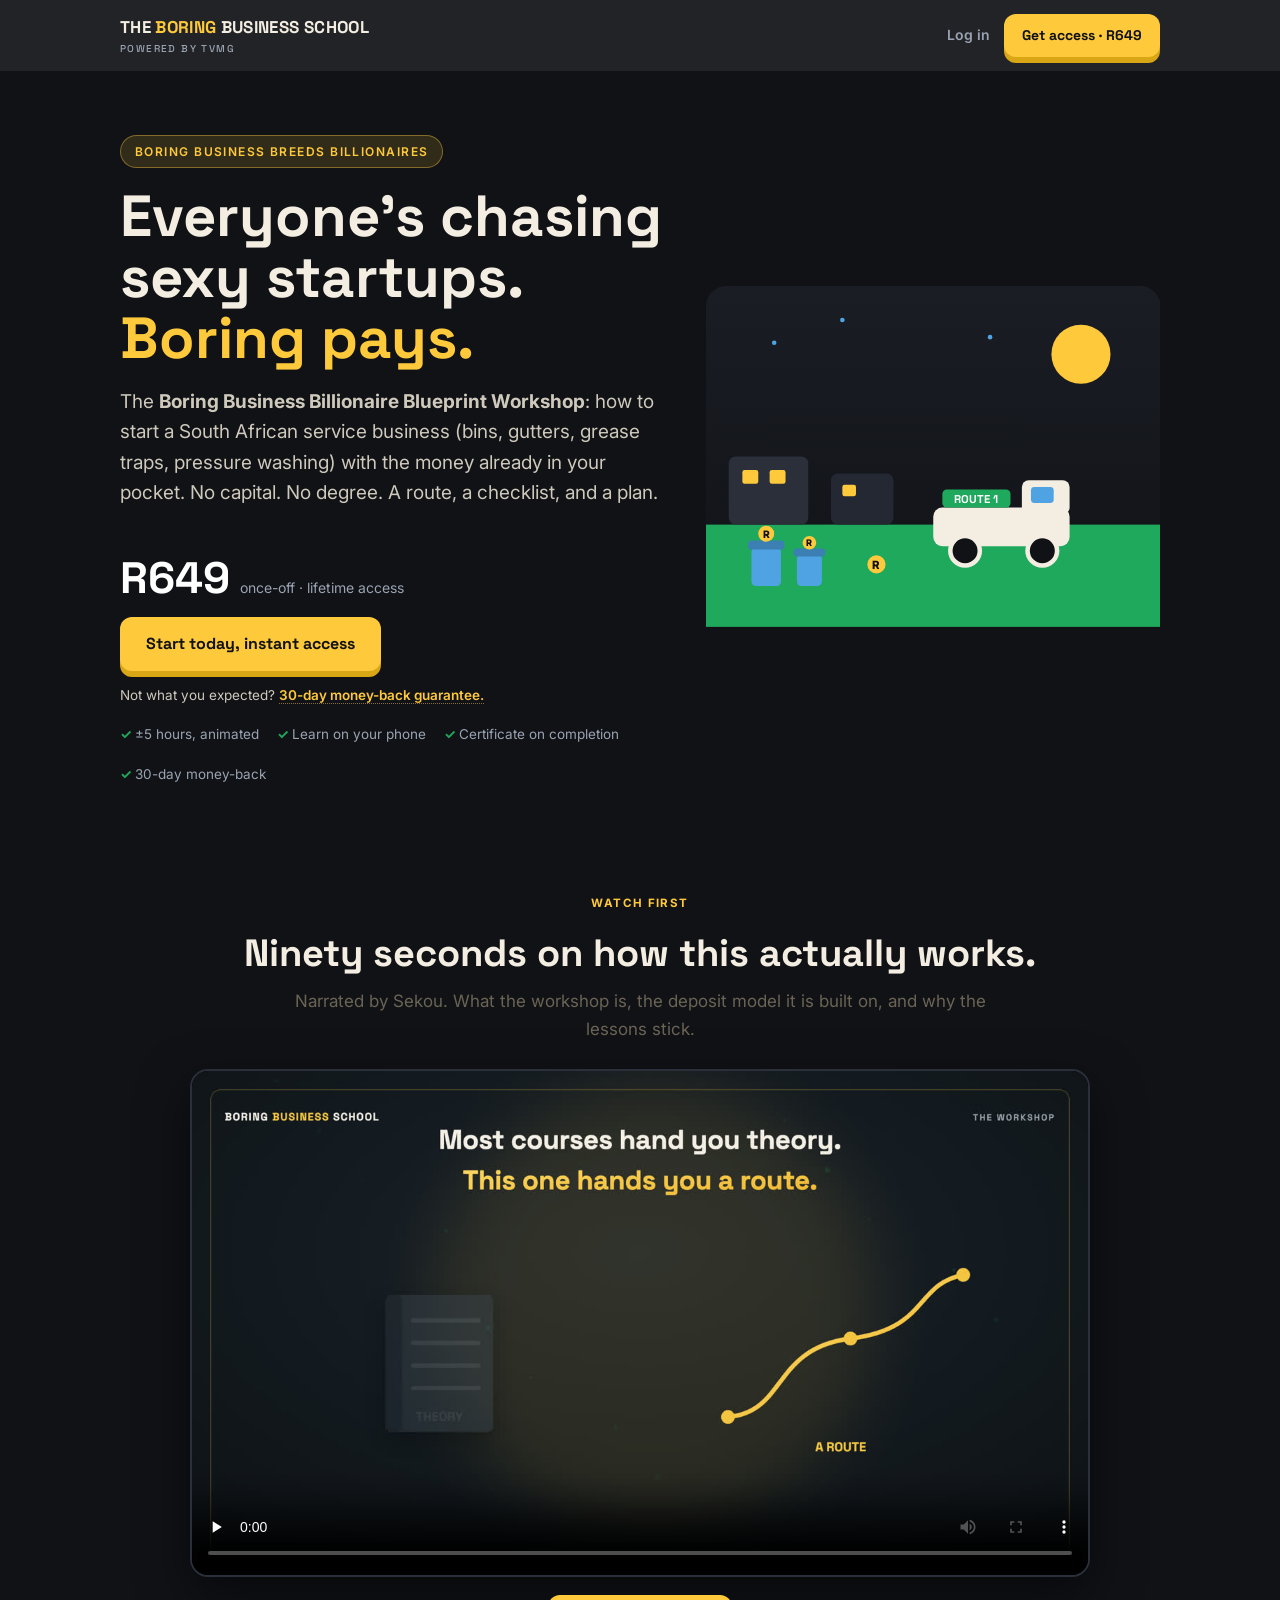
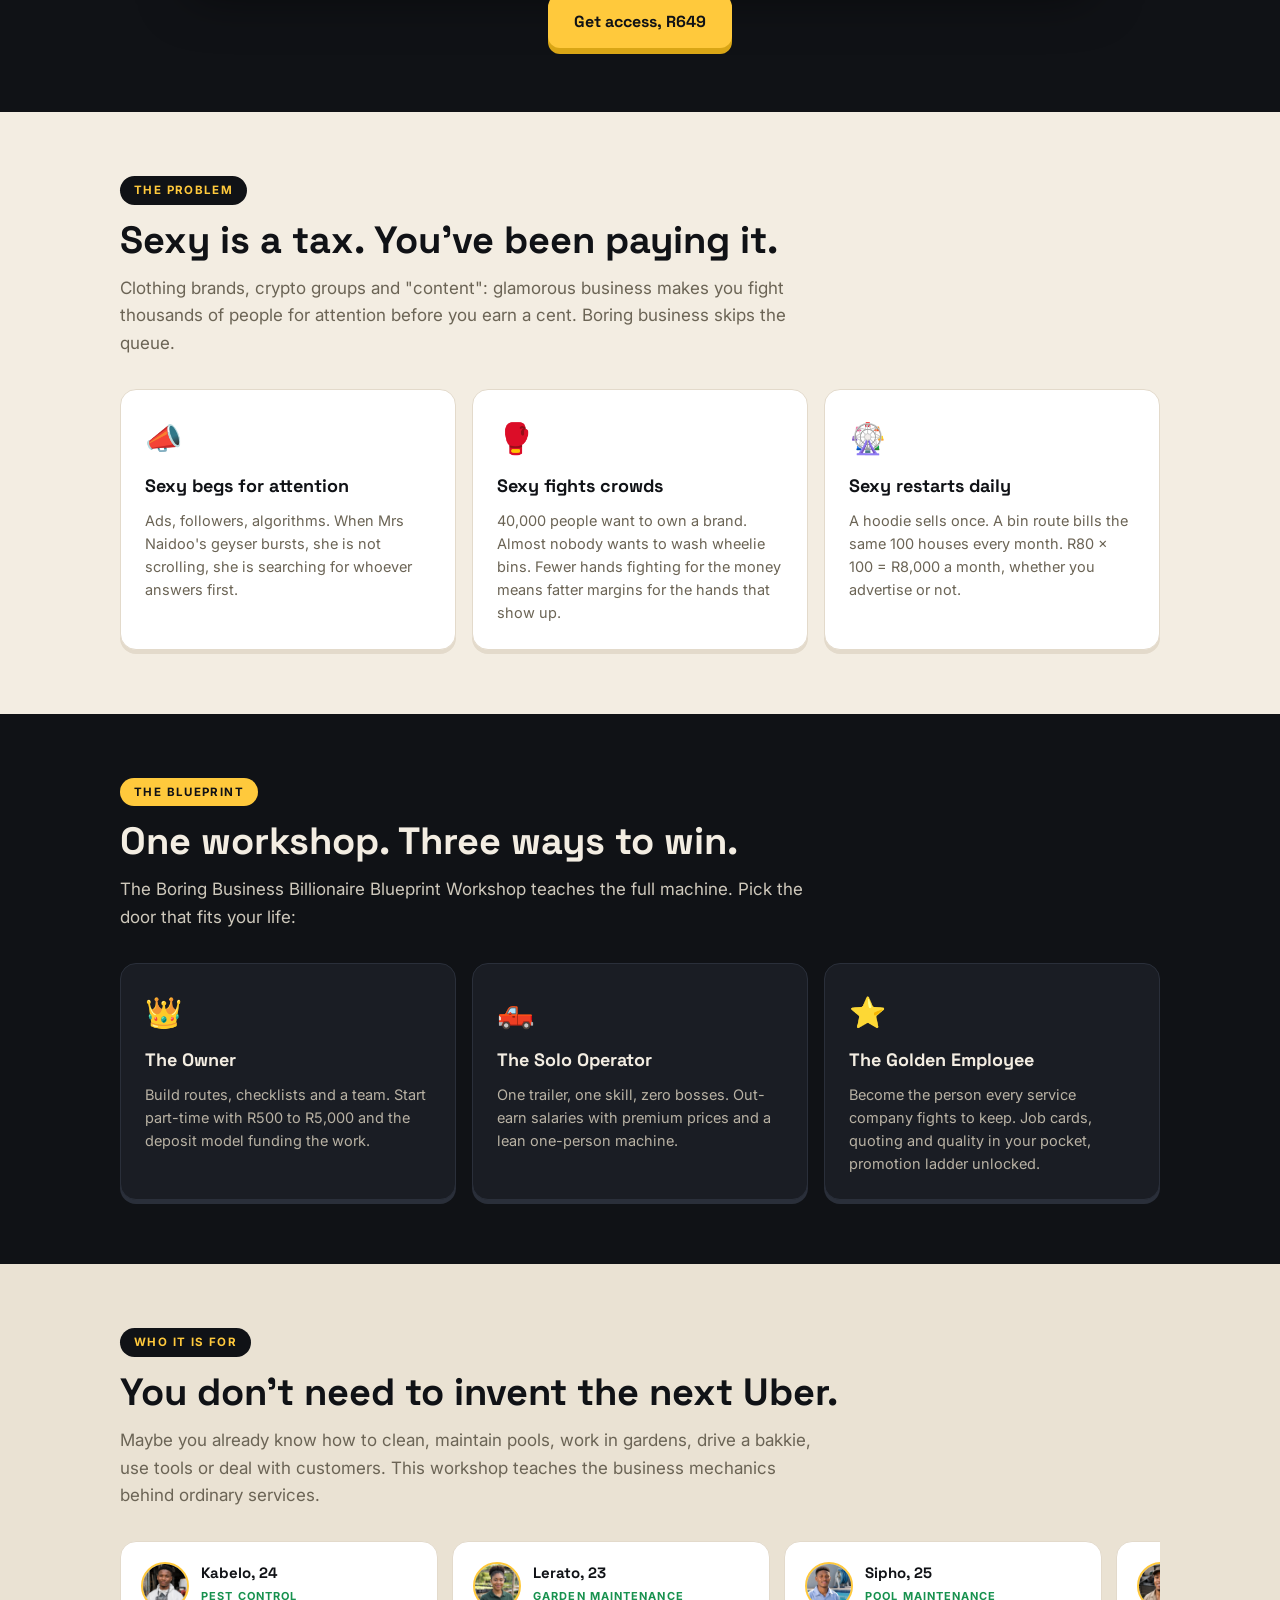
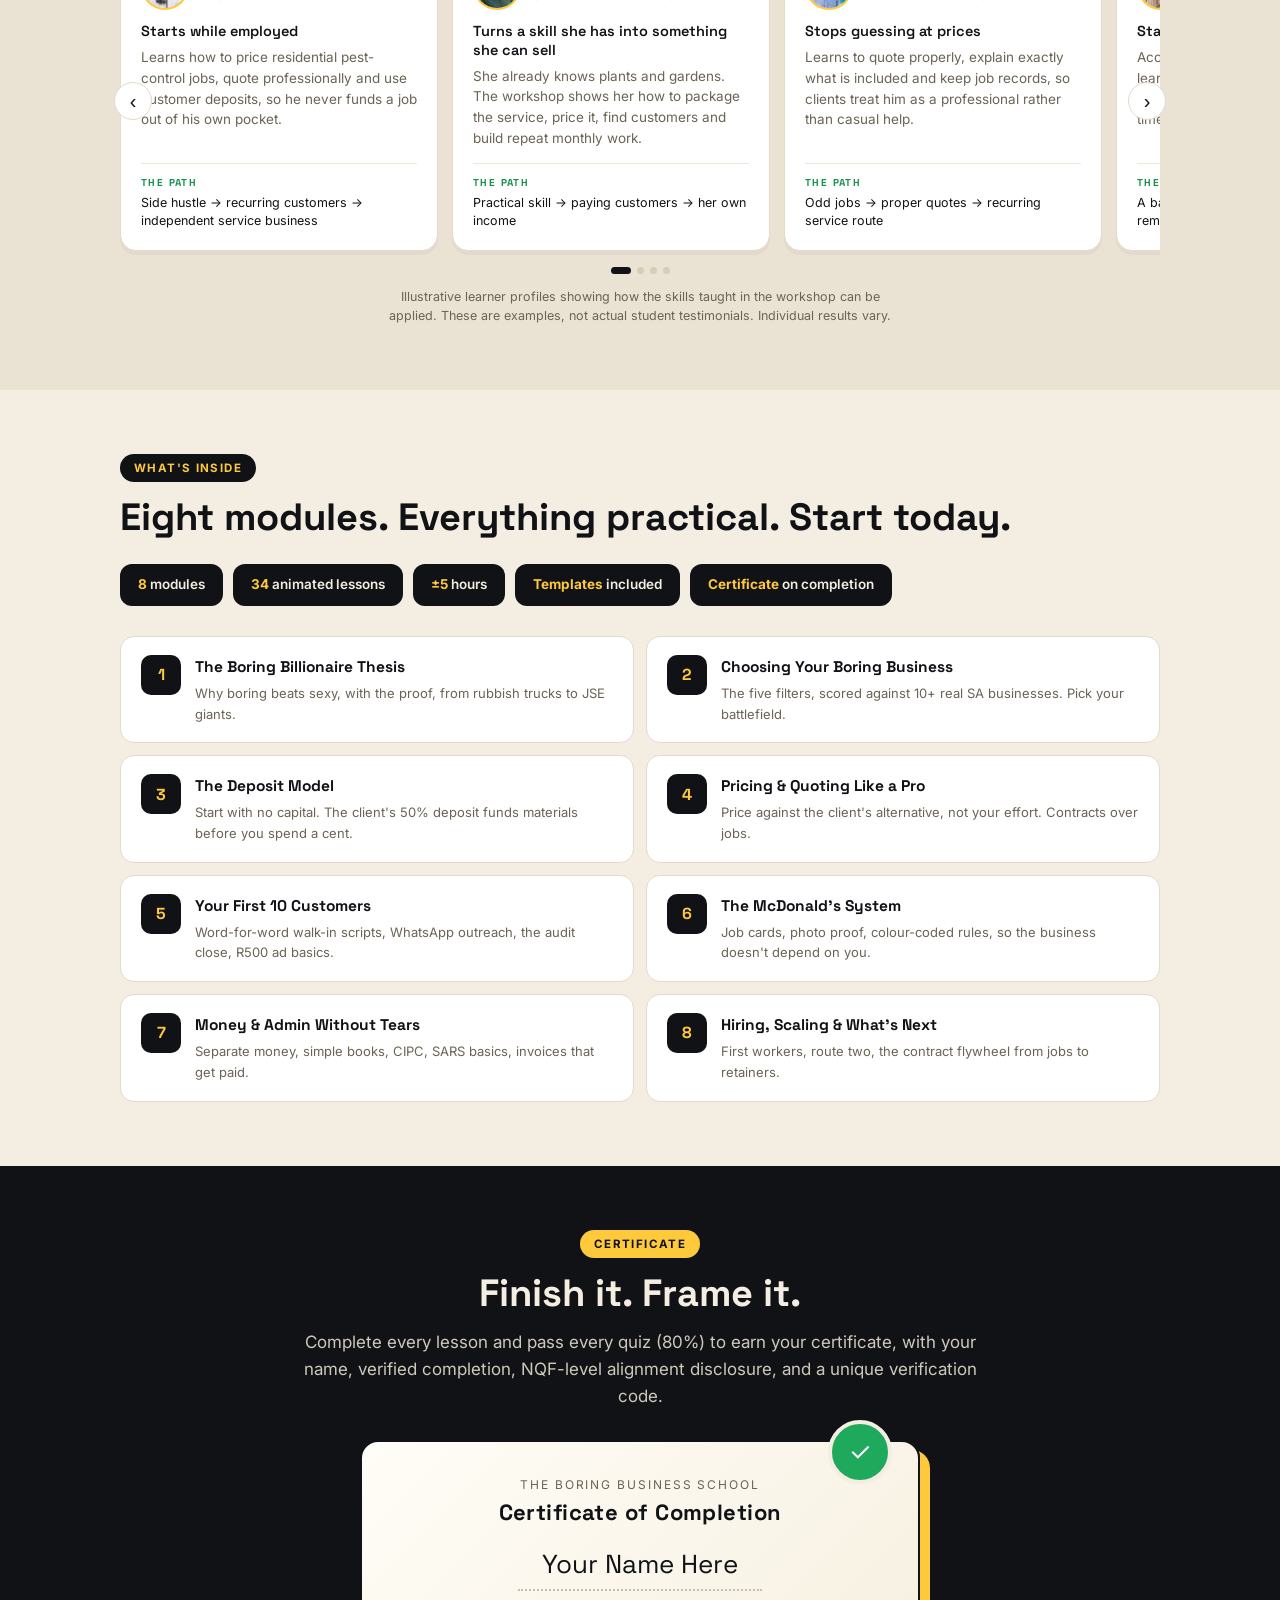
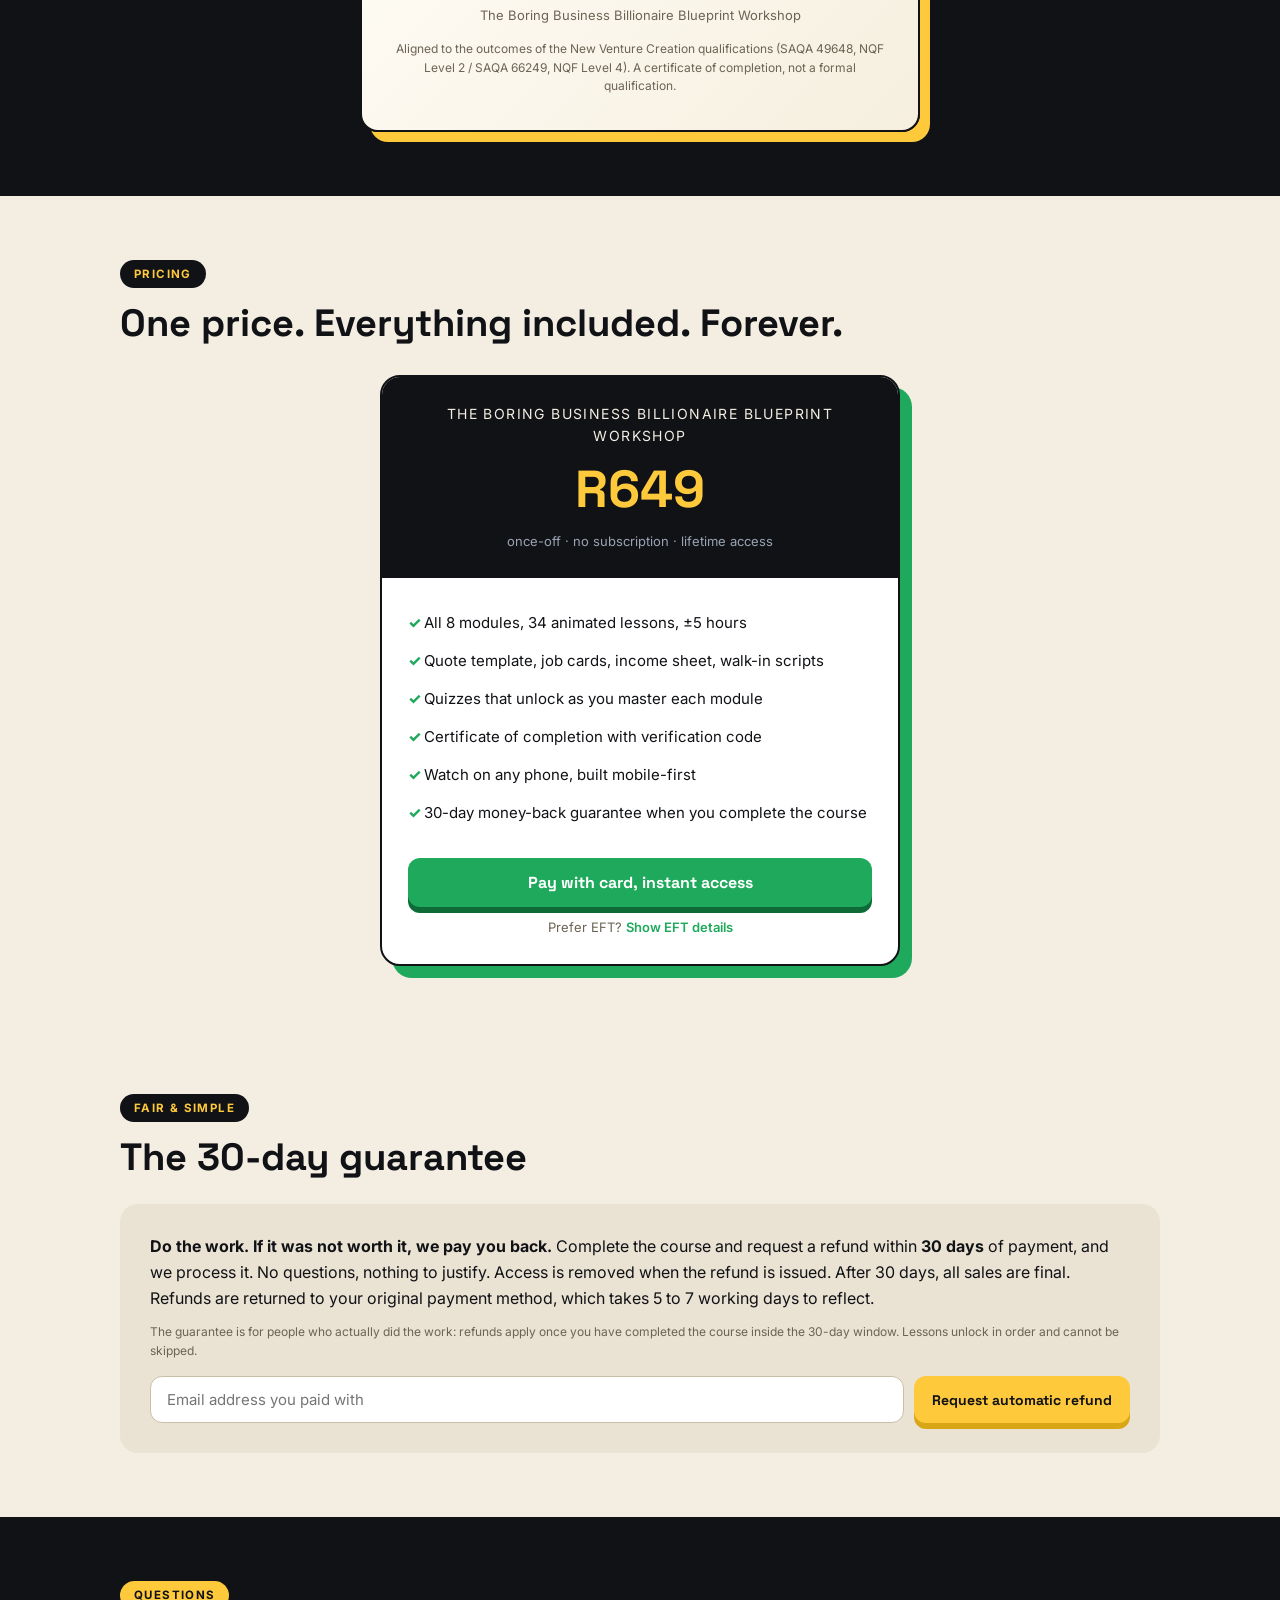
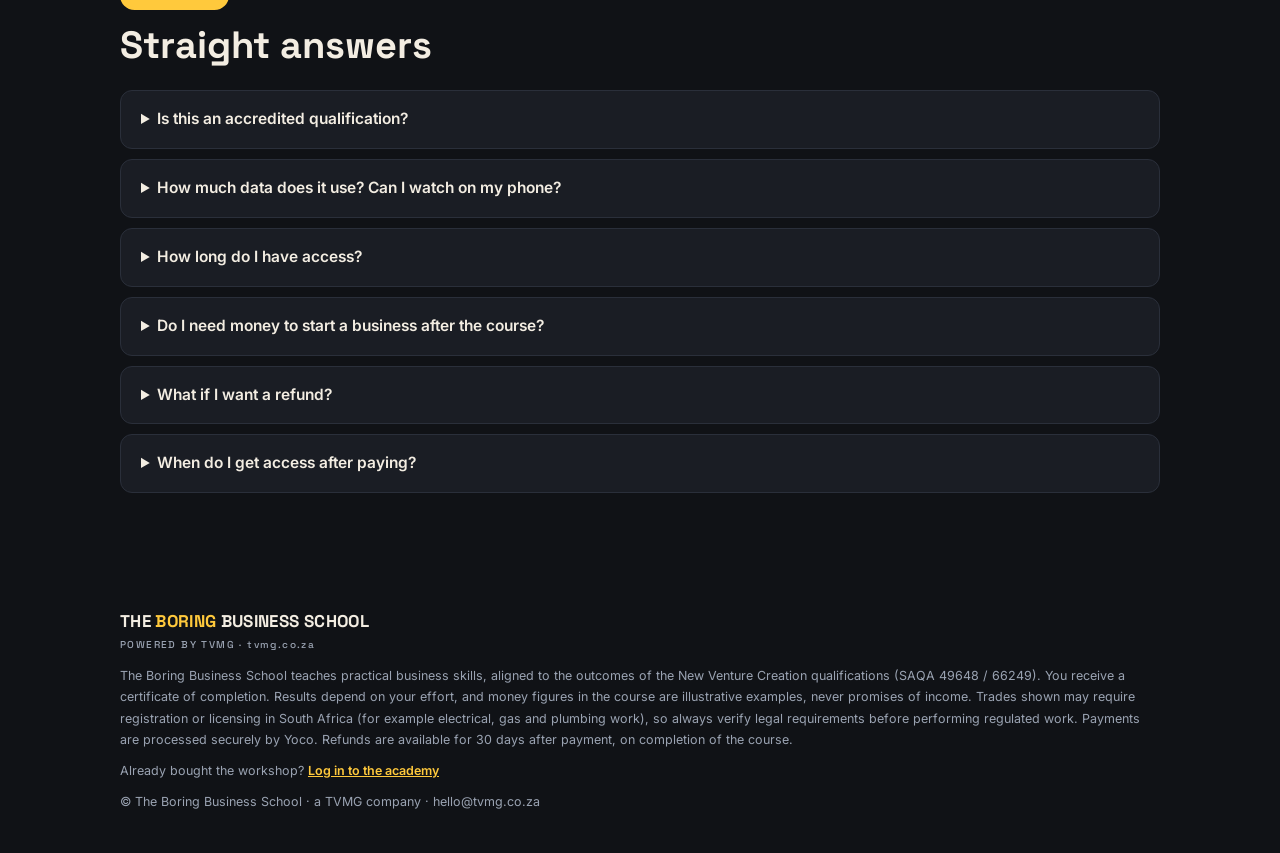
==== commit 7f358c58: "BBS landing: add an academy login route Returning students had no way in from the landing page. Adds" ====
--- a/Site/boring/index.html
+++ b/Site/boring/index.html
@@ -50,6 +50,17 @@
 .wordmark{font-weight:700;font-size:17px;letter-spacing:.02em}
 .wordmark b{color:var(--yellow)}
 .wordmark small{display:block;font-size:10px;letter-spacing:.14em;color:var(--inkmut);font-weight:500}
+.nav-right{display:flex;align-items:center;gap:14px}
+.navlogin{color:var(--inkmut);text-decoration:none;font-weight:600;font-size:14px;white-space:nowrap}
+.navlogin:hover{color:var(--yellow)}
+@media(max-width:520px){
+  .nav-in{padding:12px 14px}
+  .wordmark{font-size:14px;line-height:1.15}
+  .wordmark small{font-size:9px}
+  .nav-right{gap:10px}
+  .navlogin{font-size:13px}
+  .nav-right .btn-sm{padding:9px 12px;font-size:12.5px;white-space:nowrap}
+}
 .btn{display:inline-block;border:none;border-radius:12px;padding:14px 26px;font-weight:700;font-size:16px;cursor:pointer;text-decoration:none;transition:.15s;text-align:center}
 .btn-y{background:var(--yellow);color:var(--ink);box-shadow:0 6px 0 #D9A616}
 .btn-y:hover{transform:translateY(-2px);box-shadow:0 8px 0 #D9A616}
@@ -180,7 +191,10 @@
 
 <nav><div class="nav-in">
   <div class="wordmark">THE <b>BORING</b> BUSINESS SCHOOL<small>POWERED BY TVMG</small></div>
-  <a class="btn btn-y btn-sm" href="#pricing">Get access · R649</a>
+  <div class="nav-right">
+    <a class="navlogin" href="https://academy.tvmg.co.za">Log in</a>
+    <a class="btn btn-y btn-sm" href="#pricing">Get access · R649</a>
+  </div>
 </div></nav>
 
 <header class="hero"><div class="hero-in">
@@ -441,6 +455,7 @@
 <footer><div class="wrap">
   <div class="wordmark" style="color:var(--paper);margin-bottom:12px">THE <b>BORING</b> BUSINESS SCHOOL<small>POWERED BY TVMG · tvmg.co.za</small></div>
   <p>The Boring Business School teaches practical business skills, aligned to the outcomes of the New Venture Creation qualifications (SAQA 49648 / 66249). You receive a certificate of completion. Results depend on your effort, and money figures in the course are illustrative examples, never promises of income. Trades shown may require registration or licensing in South Africa (for example electrical, gas and plumbing work), so always verify legal requirements before performing regulated work. Payments are processed securely by Yoco. Refunds are available for 30 days after payment, on completion of the course.</p>
+  <p style="margin-top:10px">Already bought the workshop? <a href="https://academy.tvmg.co.za" style="color:var(--yellow);font-weight:600">Log in to the academy</a></p>
   <p style="margin-top:10px">© The Boring Business School · a TVMG company · hello@tvmg.co.za</p>
 </div></footer>
 
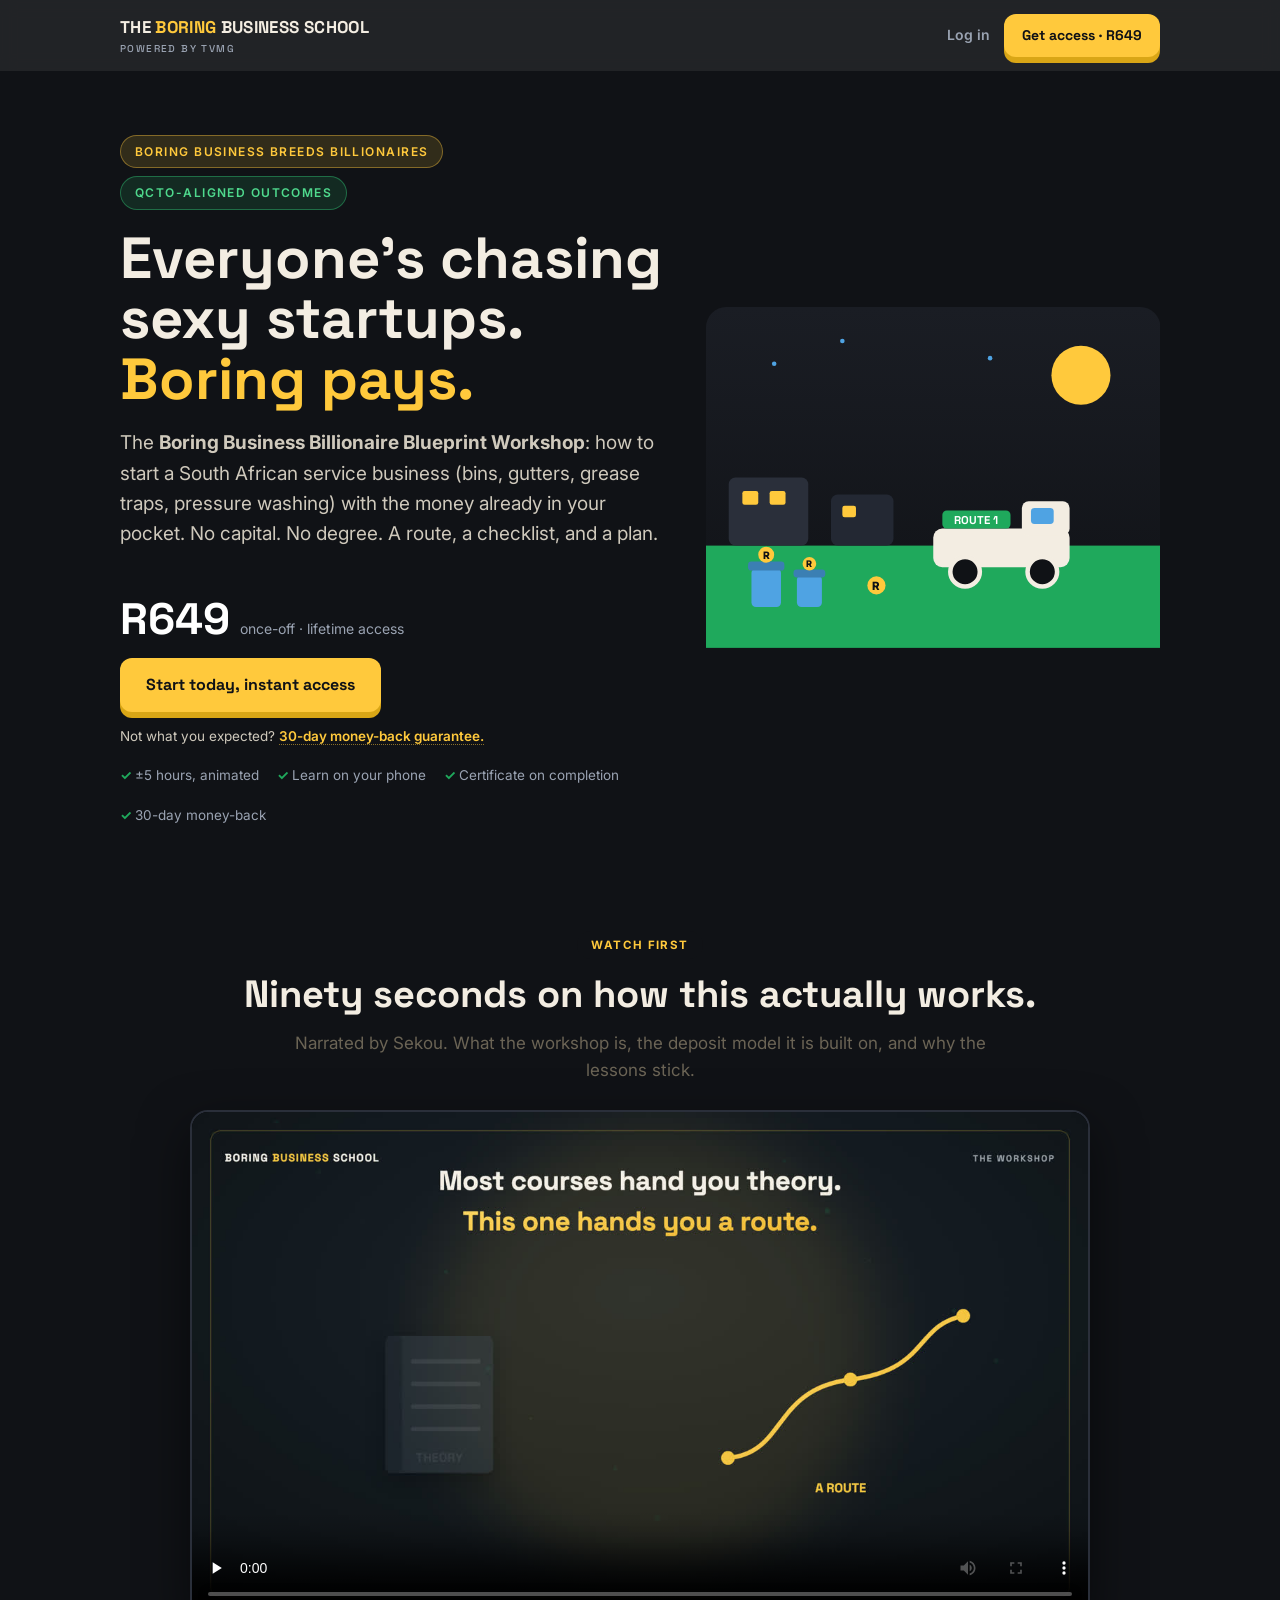
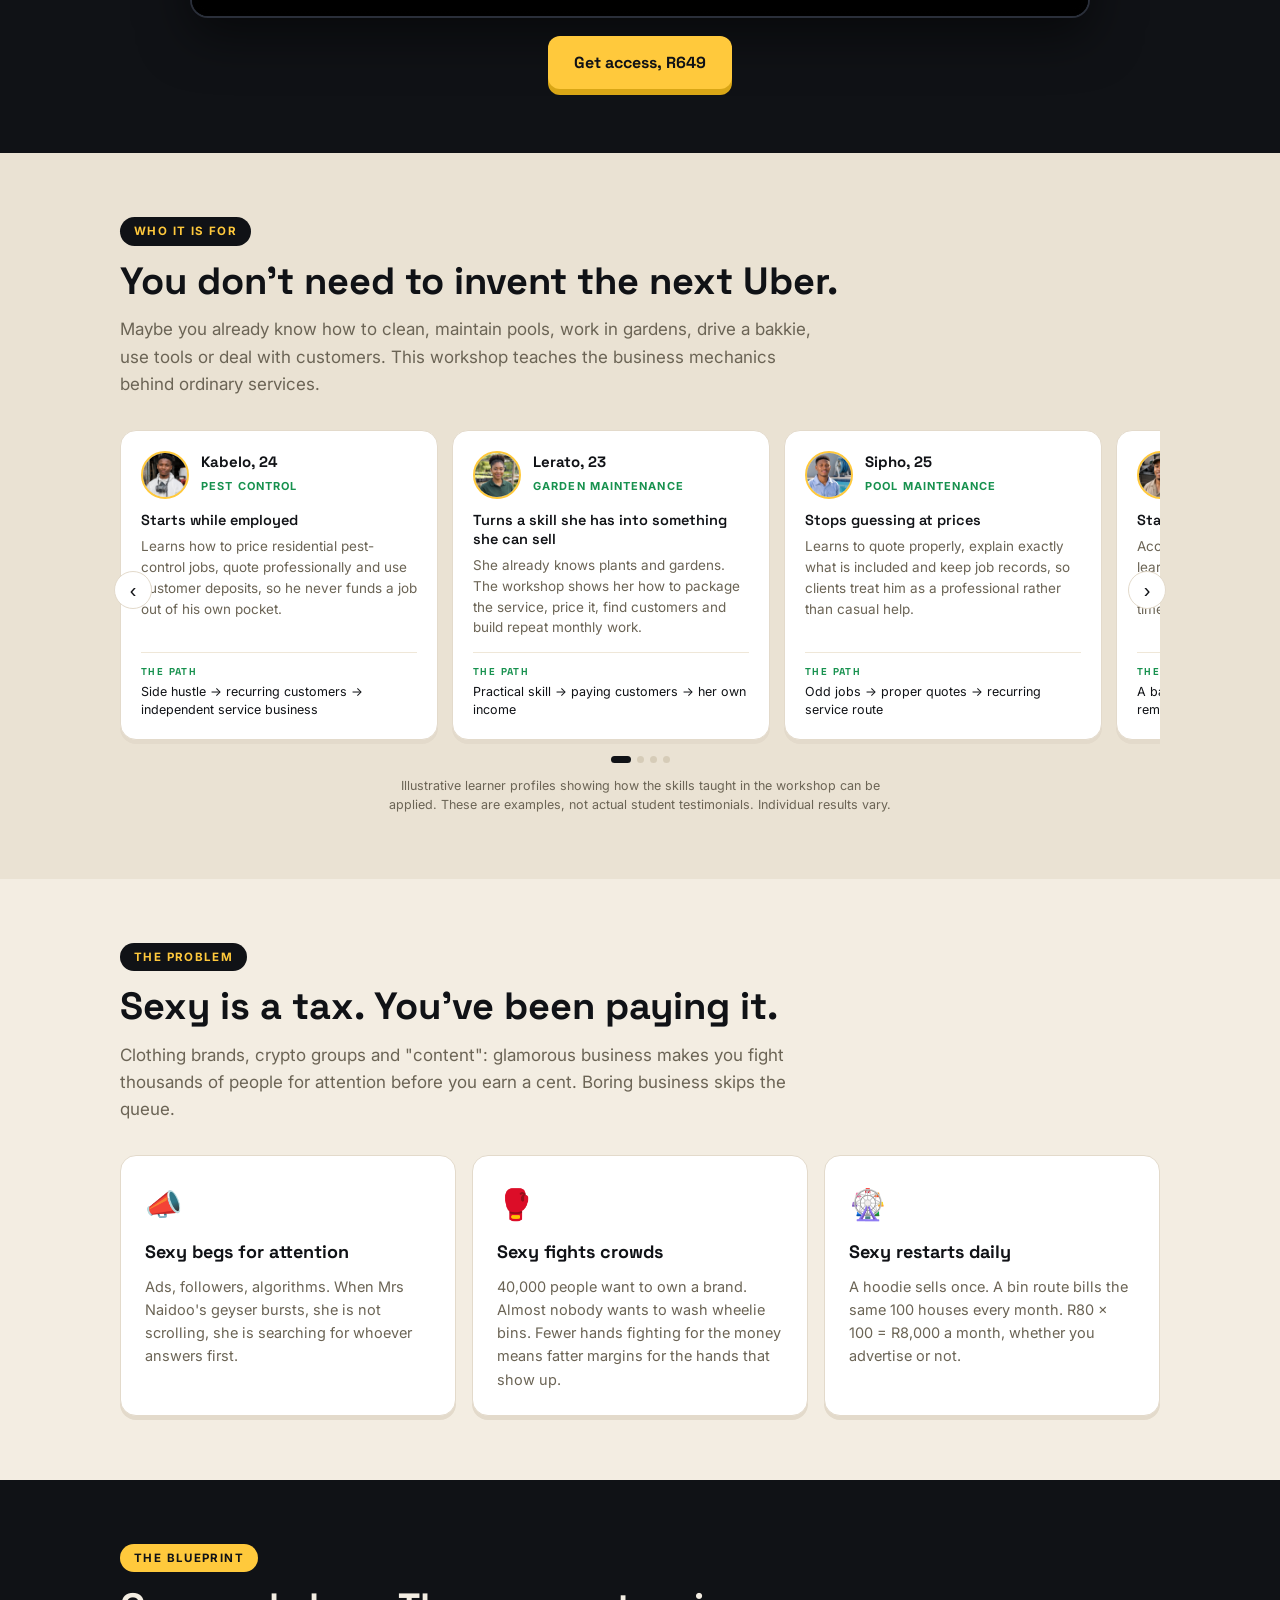
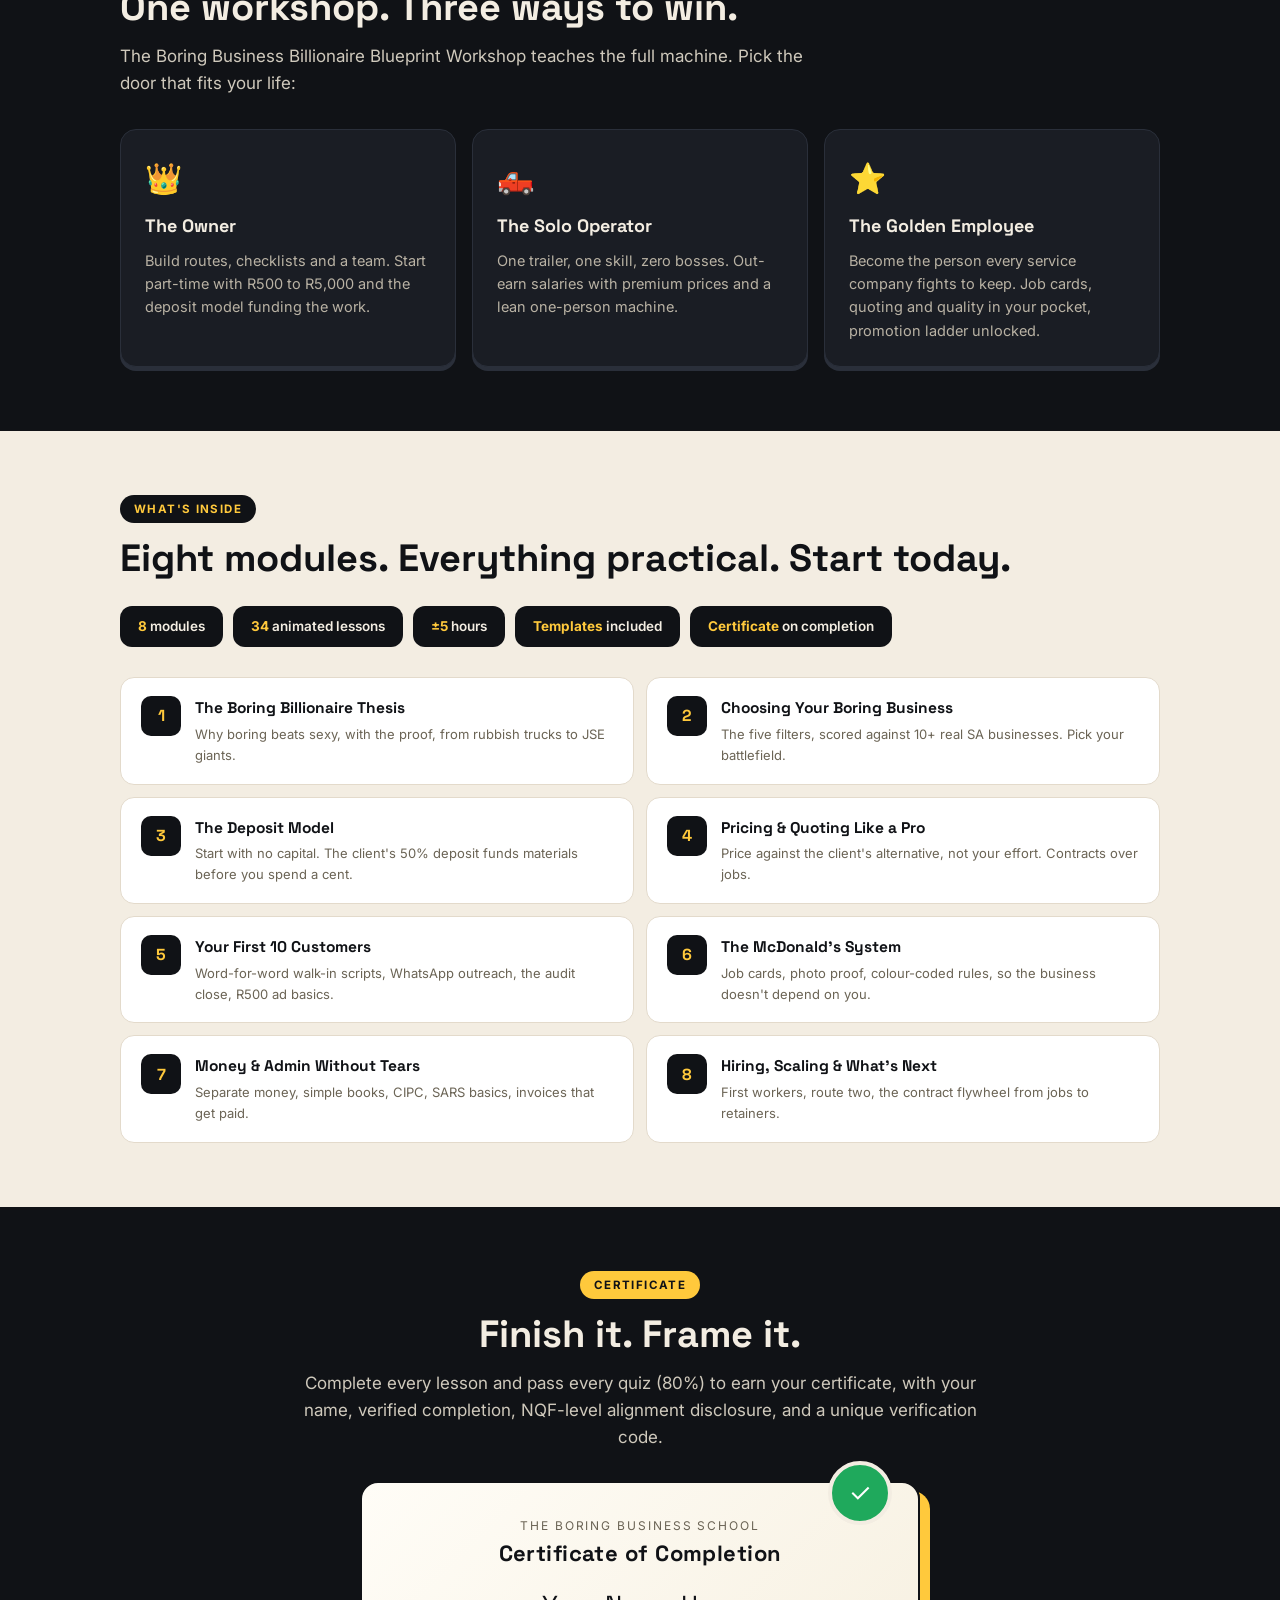
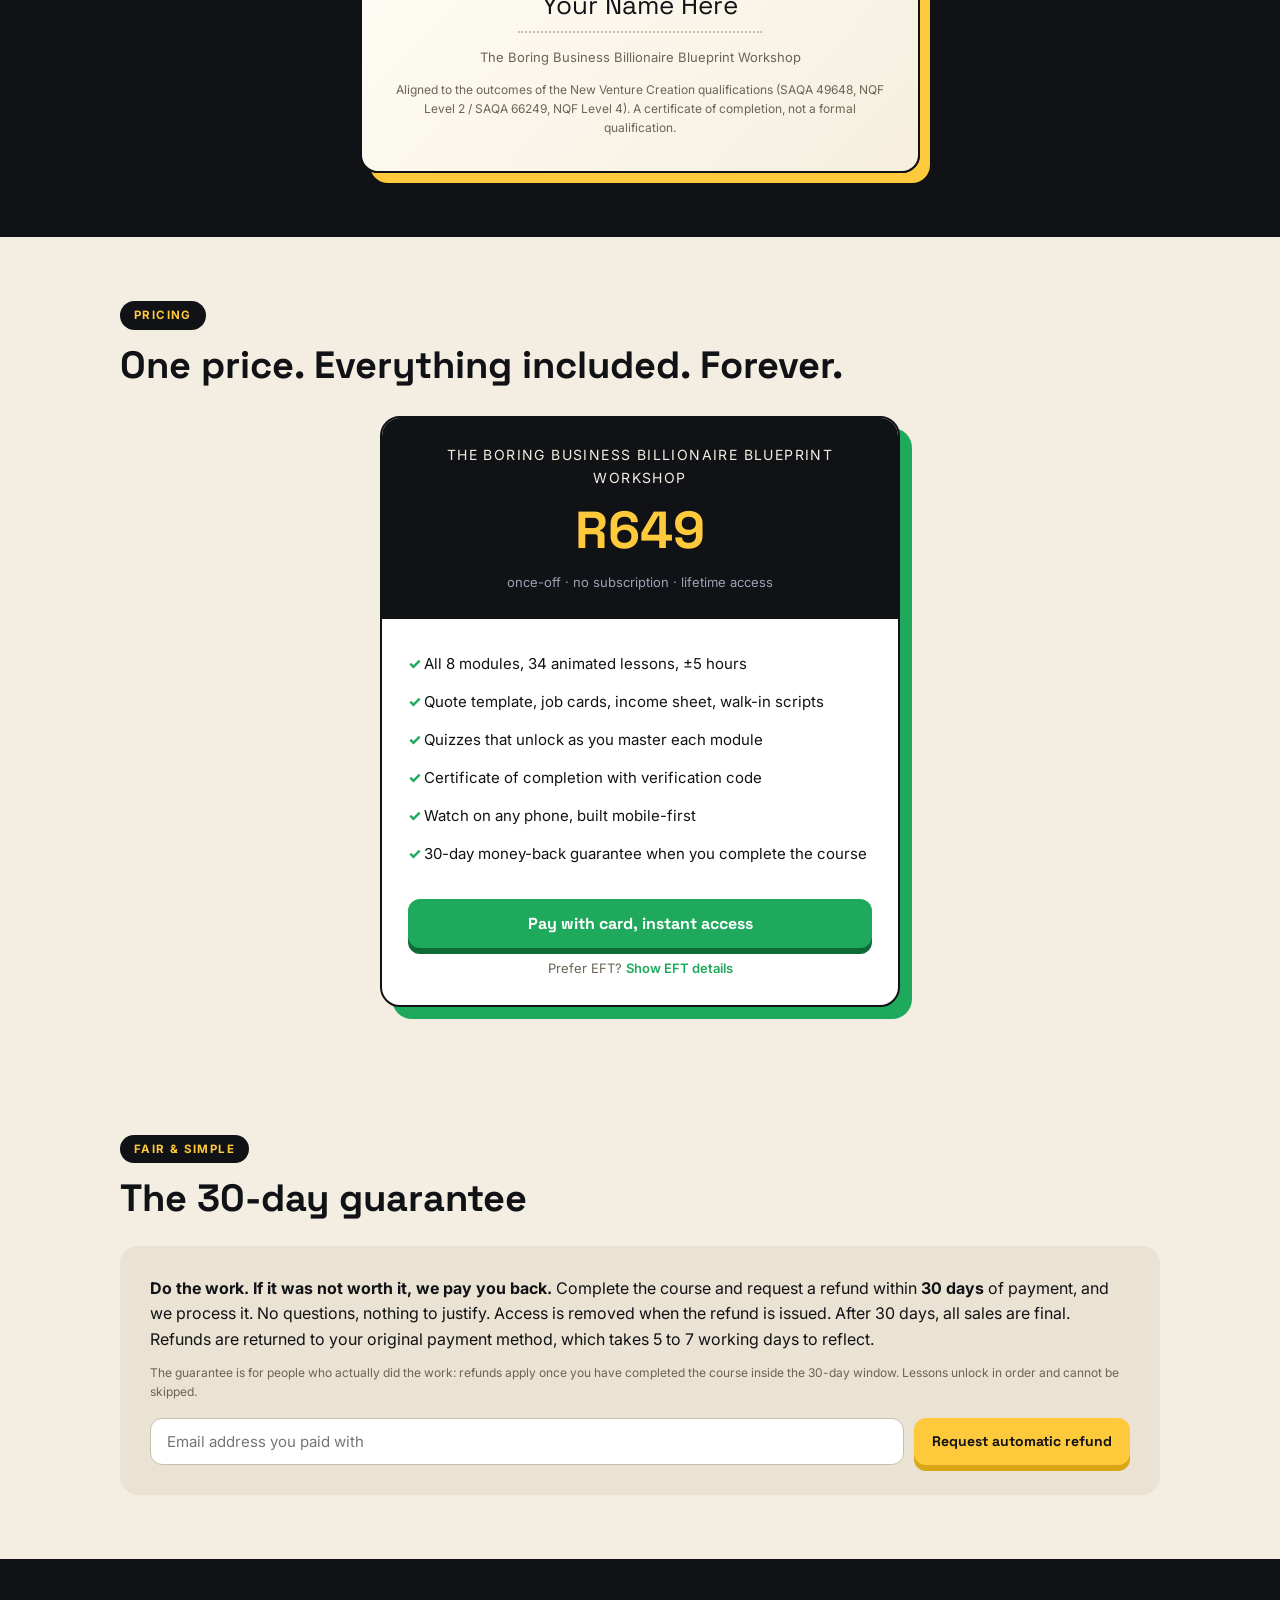
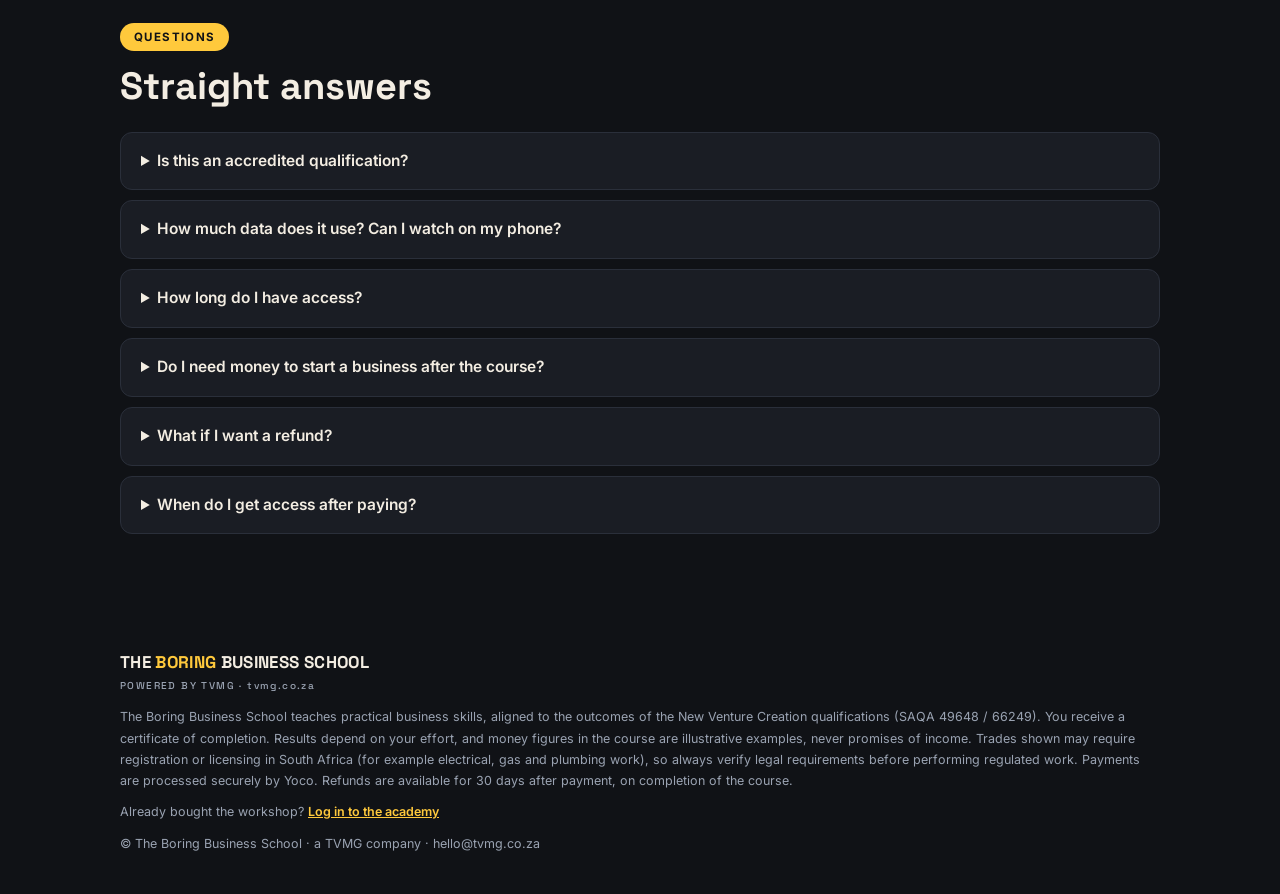
==== commit 8920ac15: "BBS landing: lift learner profiles above the fold-adjacent sections, add QCTO-aligned badge to the h" ====
--- a/Site/boring/index.html
+++ b/Site/boring/index.html
@@ -72,6 +72,10 @@
 .hero{background:var(--ink);color:var(--paper);overflow:hidden;position:relative}
 .hero-in{display:grid;grid-template-columns:1.1fr .9fr;gap:30px;align-items:center;padding:64px 20px 40px;max-width:1080px;margin:0 auto}
 .kicker{display:inline-block;background:rgba(255,201,60,.14);color:var(--yellow);border:1px solid rgba(255,201,60,.4);border-radius:999px;padding:6px 14px;font-size:12px;font-weight:600;letter-spacing:.12em;text-transform:uppercase;margin-bottom:18px}
+.kickrow{display:flex;flex-wrap:wrap;gap:8px;align-items:center;margin-bottom:18px}
+.kickrow .kicker{margin-bottom:0}
+.k-qcto{background:rgba(47,191,113,.14);color:#4FD98D;border-color:rgba(47,191,113,.45)}
+@media(max-width:420px){.kicker{font-size:11px;padding:5px 11px;letter-spacing:.08em}}
 h1{font-size:clamp(34px,5.6vw,58px);line-height:1.05;font-weight:700}
 h1 em{font-style:normal;color:var(--yellow)}
 .sub{margin:18px 0 26px;font-size:clamp(16px,2vw,19px);color:#CFC9BC;max-width:34em}
@@ -199,7 +203,10 @@
 
 <header class="hero"><div class="hero-in">
   <div>
-    <span class="kicker">Boring business breeds billionaires</span>
+    <div class="kickrow">
+      <span class="kicker">Boring business breeds billionaires</span>
+      <span class="kicker k-qcto">QCTO-aligned outcomes</span>
+    </div>
     <h1>Everyone's chasing sexy startups. <em>Boring pays.</em></h1>
     <p class="sub">The <b>Boring Business Billionaire Blueprint Workshop</b>: how to start a South African service business (bins, gutters, grease traps, pressure washing) with the money already in your pocket. No capital. No degree. A route, a checklist, and a plan.</p>
     <div class="price-tag"><span class="r">R649</span><span class="once">once-off · lifetime access</span></div>
@@ -249,6 +256,104 @@
   <div class="under"><a class="btn btn-y" href="#pricing">Get access, R649</a></div>
 </div></section>
 
+<section class="tint"><div class="wrap">
+  <span class="tag">Who it is for</span>
+  <h2>You don't need to invent the next Uber.</h2>
+  <p class="lead">Maybe you already know how to clean, maintain pools, work in gardens, drive a bakkie, use tools or deal with customers. This workshop teaches the business mechanics behind ordinary services.</p>
+  <div class="carousel" id="tcar">
+    <button class="cnav prev" type="button" aria-label="Previous profiles">&lsaquo;</button>
+    <div class="track" id="ctrack">
+      <article class="pcard">
+        <div class="ph"><span class="av" data-i="K"><img src="img/testimonials/t01.jpg" alt="Illustrative learner profile" loading="lazy" onerror="this.remove()"></span>
+          <span class="who"><b>Kabelo, 24</b><i>Pest Control</i></span></div>
+        <p class="role">Starts while employed</p>
+        <p class="body">Learns how to price residential pest-control jobs, quote professionally and use customer deposits, so he never funds a job out of his own pocket.</p>
+        <p class="path"><span>THE PATH</span>Side hustle → recurring customers → independent service business</p>
+      </article>
+      <article class="pcard">
+        <div class="ph"><span class="av" data-i="L"><img src="img/testimonials/t02.jpg" alt="Illustrative learner profile" loading="lazy" onerror="this.remove()"></span>
+          <span class="who"><b>Lerato, 23</b><i>Garden Maintenance</i></span></div>
+        <p class="role">Turns a skill she has into something she can sell</p>
+        <p class="body">She already knows plants and gardens. The workshop shows her how to package the service, price it, find customers and build repeat monthly work.</p>
+        <p class="path"><span>THE PATH</span>Practical skill → paying customers → her own income</p>
+      </article>
+      <article class="pcard">
+        <div class="ph"><span class="av" data-i="S"><img src="img/testimonials/t03.jpg" alt="Illustrative learner profile" loading="lazy" onerror="this.remove()"></span>
+          <span class="who"><b>Sipho, 25</b><i>Pool Maintenance</i></span></div>
+        <p class="role">Stops guessing at prices</p>
+        <p class="body">Learns to quote properly, explain exactly what is included and keep job records, so clients treat him as a professional rather than casual help.</p>
+        <p class="path"><span>THE PATH</span>Odd jobs → proper quotes → recurring service route</p>
+      </article>
+      <article class="pcard">
+        <div class="ph"><span class="av" data-i="T"><img src="img/testimonials/t04.jpg" alt="Illustrative learner profile" loading="lazy" onerror="this.remove()"></span>
+          <span class="who"><b>Tshepo, 22</b><i>Junk Removal</i></span></div>
+        <p class="role">Starts with what he already has</p>
+        <p class="body">Access to a bakkie is enough to begin. He learns how to find the work, price a load, take a deposit and deliver reliably every time.</p>
+        <p class="path"><span>THE PATH</span>A bakkie → first customers → weekend removal business</p>
+      </article>
+      <article class="pcard">
+        <div class="ph"><span class="av" data-i="A"><img src="img/testimonials/t05.jpg" alt="Illustrative learner profile" loading="lazy" onerror="this.remove()"></span>
+          <span class="who"><b>Ayesha, 27</b><i>Kitchen Cleaning</i></span></div>
+        <p class="role">Sees a service where others see mess</p>
+        <p class="body">She knows how dirty a kitchen gets after service. The workshop turns that into an after-hours deep-clean offer with checklists and proper quotes.</p>
+        <p class="path"><span>THE PATH</span>Industry knowledge → priced service → small food-business clients</p>
+      </article>
+      <article class="pcard">
+        <div class="ph"><span class="av" data-i="J"><img src="img/testimonials/t06.jpg" alt="Illustrative learner profile" loading="lazy" onerror="this.remove()"></span>
+          <span class="who"><b>Johan, 46</b><i>Gutter Maintenance</i></span></div>
+        <p class="role">Knows the work, learns the business</p>
+        <p class="body">Years of maintenance experience, none of the commercial side. He picks up pricing, deposits, job cards and the follow-ups that win repeat work.</p>
+        <p class="path"><span>THE PATH</span>Hired hand → his own jobs → his own client list</p>
+      </article>
+      <article class="pcard">
+        <div class="ph"><span class="av" data-i="P"><img src="img/testimonials/t07.jpg" alt="Illustrative learner profile" loading="lazy" onerror="this.remove()"></span>
+          <span class="who"><b>Priya, 32</b><i>Facilities Services</i></span></div>
+        <p class="role">Becomes the one who understands the numbers</p>
+        <p class="body">A clear picture of customers, pricing, admin and repeat work makes her far more valuable in a client-facing role.</p>
+        <p class="path"><span>THE PATH</span>Employee → client-facing responsibility → option to go independent</p>
+      </article>
+      <article class="pcard">
+        <div class="ph"><span class="av" data-i="N"><img src="img/testimonials/t08.jpg" alt="Illustrative learner profile" loading="lazy" onerror="this.remove()"></span>
+          <span class="who"><b>Nomvula, 39</b><i>Industrial Cleaning</i></span></div>
+        <p class="role">Becomes more valuable at work</p>
+        <p class="body">She understands the cleaning already. What she gains is the commercial side: job cards, costing, customer communication and quality control.</p>
+        <p class="path"><span>THE PATH</span>Worker → supervisor-level skills → stronger earning potential</p>
+      </article>
+      <article class="pcard">
+        <div class="ph"><span class="av" data-i="P"><img src="img/testimonials/t09.jpg" alt="Illustrative learner profile" loading="lazy" onerror="this.remove()"></span>
+          <span class="who"><b>Pieter, 57</b><i>Rubble Removal</i></span></div>
+        <p class="role">Wants straightforward, not trendy</p>
+        <p class="body">He learns to look at ordinary services differently and put a proper system around work that people are always going to need.</p>
+        <p class="path"><span>THE PATH</span>Casual work → systemised service → steady independent income</p>
+      </article>
+      <article class="pcard">
+        <div class="ph"><span class="av" data-i="K"><img src="img/testimonials/t10.jpg" alt="Illustrative learner profile" loading="lazy" onerror="this.remove()"></span>
+          <span class="who"><b>Kayla, 26</b><i>Vehicle Cleaning</i></span></div>
+        <p class="role">Thinks in contracts, not once-offs</p>
+        <p class="body">Vehicles keep getting dirty, which is the point. She learns how to turn single washes into standing arrangements with local businesses.</p>
+        <p class="path"><span>THE PATH</span>One-off jobs → recurring customers → small fleet contracts</p>
+      </article>
+      <article class="pcard">
+        <div class="ph"><span class="av" data-i="Y"><img src="img/testimonials/t11.jpg" alt="Illustrative learner profile" loading="lazy" onerror="this.remove()"></span>
+          <span class="who"><b>Yusuf, 30</b><i>Pressure Washing</i></span></div>
+        <p class="role">Starts without R30,000 of equipment</p>
+        <p class="body">Instead of saving up first, he learns the deposit model: sell the job, secure the customer, rent what he needs, deliver, then reinvest.</p>
+        <p class="path"><span>THE PATH</span>No capital → deposit-funded jobs → weekend business</p>
+      </article>
+      <article class="pcard">
+        <div class="ph"><span class="av" data-i="B"><img src="img/testimonials/t12.jpg" alt="Illustrative learner profile" loading="lazy" onerror="this.remove()"></span>
+          <span class="who"><b>Bongani, 54</b><i>Grease Trap Services</i></span></div>
+        <p class="role">Finally sees the numbers behind the work</p>
+        <p class="body">A lifetime around service vehicles, but nobody ever explained costs, pricing or repeat contracts. Now the path to working for himself is visible.</p>
+        <p class="path"><span>THE PATH</span>Industry experience → business mechanics → independent operation</p>
+      </article>
+    </div>
+    <button class="cnav next" type="button" aria-label="Next profiles">&rsaquo;</button>
+  </div>
+  <div class="cdots" id="cdots" aria-hidden="true"></div>
+  <p class="disclose">Illustrative learner profiles showing how the skills taught in the workshop can be applied. These are examples, not actual student testimonials. Individual results vary.</p>
+</div></section>
+
 <section><div class="wrap">
   <span class="tag">The problem</span>
   <h2>Sexy is a tax. You've been paying it.</h2>
@@ -271,104 +376,6 @@
   </div>
 </div></section>
 
-
-<section class="tint"><div class="wrap">
-  <span class="tag">Who it is for</span>
-  <h2>You don't need to invent the next Uber.</h2>
-  <p class="lead">Maybe you already know how to clean, maintain pools, work in gardens, drive a bakkie, use tools or deal with customers. This workshop teaches the business mechanics behind ordinary services.</p>
-  <div class="carousel" id="tcar">
-    <button class="cnav prev" type="button" aria-label="Previous profiles">&lsaquo;</button>
-    <div class="track" id="ctrack">
-      <article class="pcard">
-        <div class="ph"><span class="av" data-i="K"><img src="img/testimonials/t01.jpg" alt="Illustrative learner profile" loading="lazy" onerror="this.remove()"></span>
-          <span class="who"><b>Kabelo, 24</b><i>Pest Control</i></span></div>
-        <p class="role">Starts while employed</p>
-        <p class="body">Learns how to price residential pest-control jobs, quote professionally and use customer deposits, so he never funds a job out of his own pocket.</p>
-        <p class="path"><span>THE PATH</span>Side hustle → recurring customers → independent service business</p>
-      </article>
-      <article class="pcard">
-        <div class="ph"><span class="av" data-i="L"><img src="img/testimonials/t02.jpg" alt="Illustrative learner profile" loading="lazy" onerror="this.remove()"></span>
-          <span class="who"><b>Lerato, 23</b><i>Garden Maintenance</i></span></div>
-        <p class="role">Turns a skill she has into something she can sell</p>
-        <p class="body">She already knows plants and gardens. The workshop shows her how to package the service, price it, find customers and build repeat monthly work.</p>
-        <p class="path"><span>THE PATH</span>Practical skill → paying customers → her own income</p>
-      </article>
-      <article class="pcard">
-        <div class="ph"><span class="av" data-i="S"><img src="img/testimonials/t03.jpg" alt="Illustrative learner profile" loading="lazy" onerror="this.remove()"></span>
-          <span class="who"><b>Sipho, 25</b><i>Pool Maintenance</i></span></div>
-        <p class="role">Stops guessing at prices</p>
-        <p class="body">Learns to quote properly, explain exactly what is included and keep job records, so clients treat him as a professional rather than casual help.</p>
-        <p class="path"><span>THE PATH</span>Odd jobs → proper quotes → recurring service route</p>
-      </article>
-      <article class="pcard">
-        <div class="ph"><span class="av" data-i="T"><img src="img/testimonials/t04.jpg" alt="Illustrative learner profile" loading="lazy" onerror="this.remove()"></span>
-          <span class="who"><b>Tshepo, 22</b><i>Junk Removal</i></span></div>
-        <p class="role">Starts with what he already has</p>
-        <p class="body">Access to a bakkie is enough to begin. He learns how to find the work, price a load, take a deposit and deliver reliably every time.</p>
-        <p class="path"><span>THE PATH</span>A bakkie → first customers → weekend removal business</p>
-      </article>
-      <article class="pcard">
-        <div class="ph"><span class="av" data-i="A"><img src="img/testimonials/t05.jpg" alt="Illustrative learner profile" loading="lazy" onerror="this.remove()"></span>
-          <span class="who"><b>Ayesha, 27</b><i>Kitchen Cleaning</i></span></div>
-        <p class="role">Sees a service where others see mess</p>
-        <p class="body">She knows how dirty a kitchen gets after service. The workshop turns that into an after-hours deep-clean offer with checklists and proper quotes.</p>
-        <p class="path"><span>THE PATH</span>Industry knowledge → priced service → small food-business clients</p>
-      </article>
-      <article class="pcard">
-        <div class="ph"><span class="av" data-i="J"><img src="img/testimonials/t06.jpg" alt="Illustrative learner profile" loading="lazy" onerror="this.remove()"></span>
-          <span class="who"><b>Johan, 46</b><i>Gutter Maintenance</i></span></div>
-        <p class="role">Knows the work, learns the business</p>
-        <p class="body">Years of maintenance experience, none of the commercial side. He picks up pricing, deposits, job cards and the follow-ups that win repeat work.</p>
-        <p class="path"><span>THE PATH</span>Hired hand → his own jobs → his own client list</p>
-      </article>
-      <article class="pcard">
-        <div class="ph"><span class="av" data-i="P"><img src="img/testimonials/t07.jpg" alt="Illustrative learner profile" loading="lazy" onerror="this.remove()"></span>
-          <span class="who"><b>Priya, 32</b><i>Facilities Services</i></span></div>
-        <p class="role">Becomes the one who understands the numbers</p>
-        <p class="body">A clear picture of customers, pricing, admin and repeat work makes her far more valuable in a client-facing role.</p>
-        <p class="path"><span>THE PATH</span>Employee → client-facing responsibility → option to go independent</p>
-      </article>
-      <article class="pcard">
-        <div class="ph"><span class="av" data-i="N"><img src="img/testimonials/t08.jpg" alt="Illustrative learner profile" loading="lazy" onerror="this.remove()"></span>
-          <span class="who"><b>Nomvula, 39</b><i>Industrial Cleaning</i></span></div>
-        <p class="role">Becomes more valuable at work</p>
-        <p class="body">She understands the cleaning already. What she gains is the commercial side: job cards, costing, customer communication and quality control.</p>
-        <p class="path"><span>THE PATH</span>Worker → supervisor-level skills → stronger earning potential</p>
-      </article>
-      <article class="pcard">
-        <div class="ph"><span class="av" data-i="P"><img src="img/testimonials/t09.jpg" alt="Illustrative learner profile" loading="lazy" onerror="this.remove()"></span>
-          <span class="who"><b>Pieter, 57</b><i>Rubble Removal</i></span></div>
-        <p class="role">Wants straightforward, not trendy</p>
-        <p class="body">He learns to look at ordinary services differently and put a proper system around work that people are always going to need.</p>
-        <p class="path"><span>THE PATH</span>Casual work → systemised service → steady independent income</p>
-      </article>
-      <article class="pcard">
-        <div class="ph"><span class="av" data-i="K"><img src="img/testimonials/t10.jpg" alt="Illustrative learner profile" loading="lazy" onerror="this.remove()"></span>
-          <span class="who"><b>Kayla, 26</b><i>Vehicle Cleaning</i></span></div>
-        <p class="role">Thinks in contracts, not once-offs</p>
-        <p class="body">Vehicles keep getting dirty, which is the point. She learns how to turn single washes into standing arrangements with local businesses.</p>
-        <p class="path"><span>THE PATH</span>One-off jobs → recurring customers → small fleet contracts</p>
-      </article>
-      <article class="pcard">
-        <div class="ph"><span class="av" data-i="Y"><img src="img/testimonials/t11.jpg" alt="Illustrative learner profile" loading="lazy" onerror="this.remove()"></span>
-          <span class="who"><b>Yusuf, 30</b><i>Pressure Washing</i></span></div>
-        <p class="role">Starts without R30,000 of equipment</p>
-        <p class="body">Instead of saving up first, he learns the deposit model: sell the job, secure the customer, rent what he needs, deliver, then reinvest.</p>
-        <p class="path"><span>THE PATH</span>No capital → deposit-funded jobs → weekend business</p>
-      </article>
-      <article class="pcard">
-        <div class="ph"><span class="av" data-i="B"><img src="img/testimonials/t12.jpg" alt="Illustrative learner profile" loading="lazy" onerror="this.remove()"></span>
-          <span class="who"><b>Bongani, 54</b><i>Grease Trap Services</i></span></div>
-        <p class="role">Finally sees the numbers behind the work</p>
-        <p class="body">A lifetime around service vehicles, but nobody ever explained costs, pricing or repeat contracts. Now the path to working for himself is visible.</p>
-        <p class="path"><span>THE PATH</span>Industry experience → business mechanics → independent operation</p>
-      </article>
-    </div>
-    <button class="cnav next" type="button" aria-label="Next profiles">&rsaquo;</button>
-  </div>
-  <div class="cdots" id="cdots" aria-hidden="true"></div>
-  <p class="disclose">Illustrative learner profiles showing how the skills taught in the workshop can be applied. These are examples, not actual student testimonials. Individual results vary.</p>
-</div></section>
 
 <section><div class="wrap">
   <span class="tag">What's inside</span>
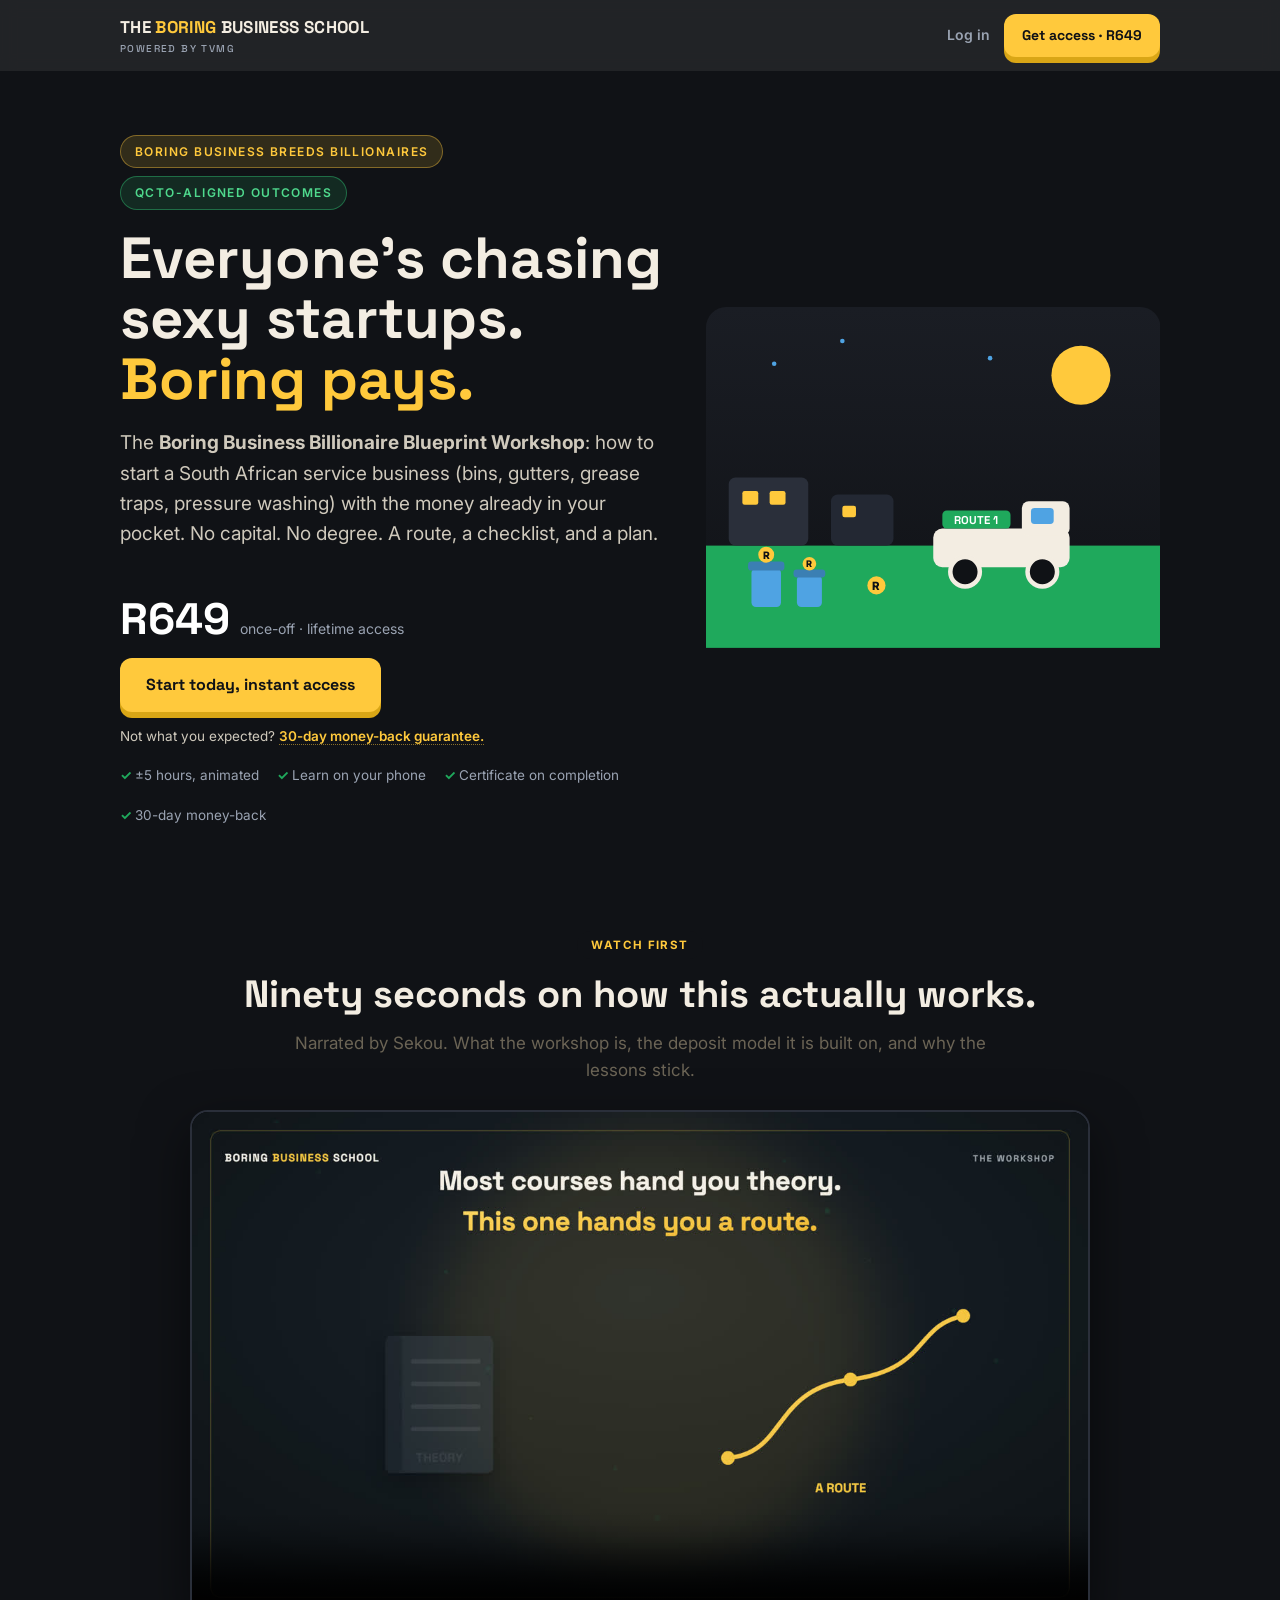
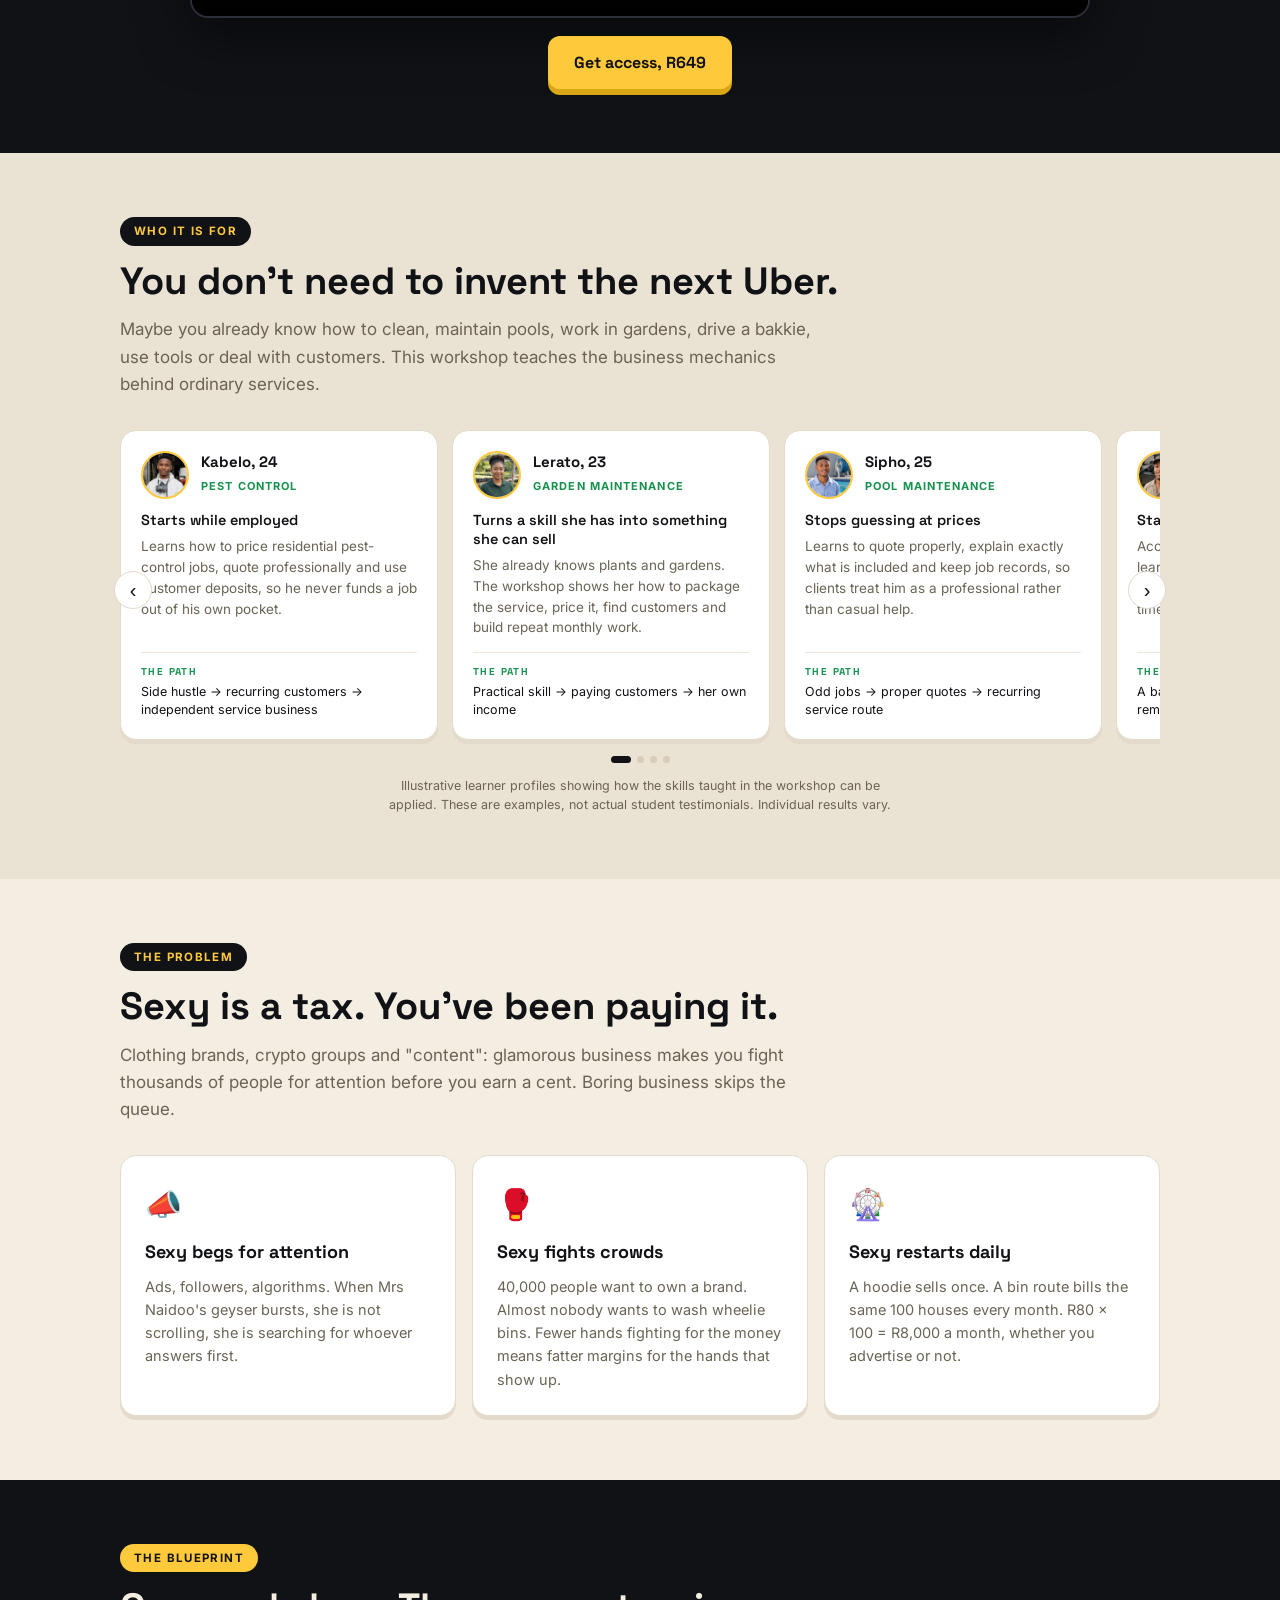
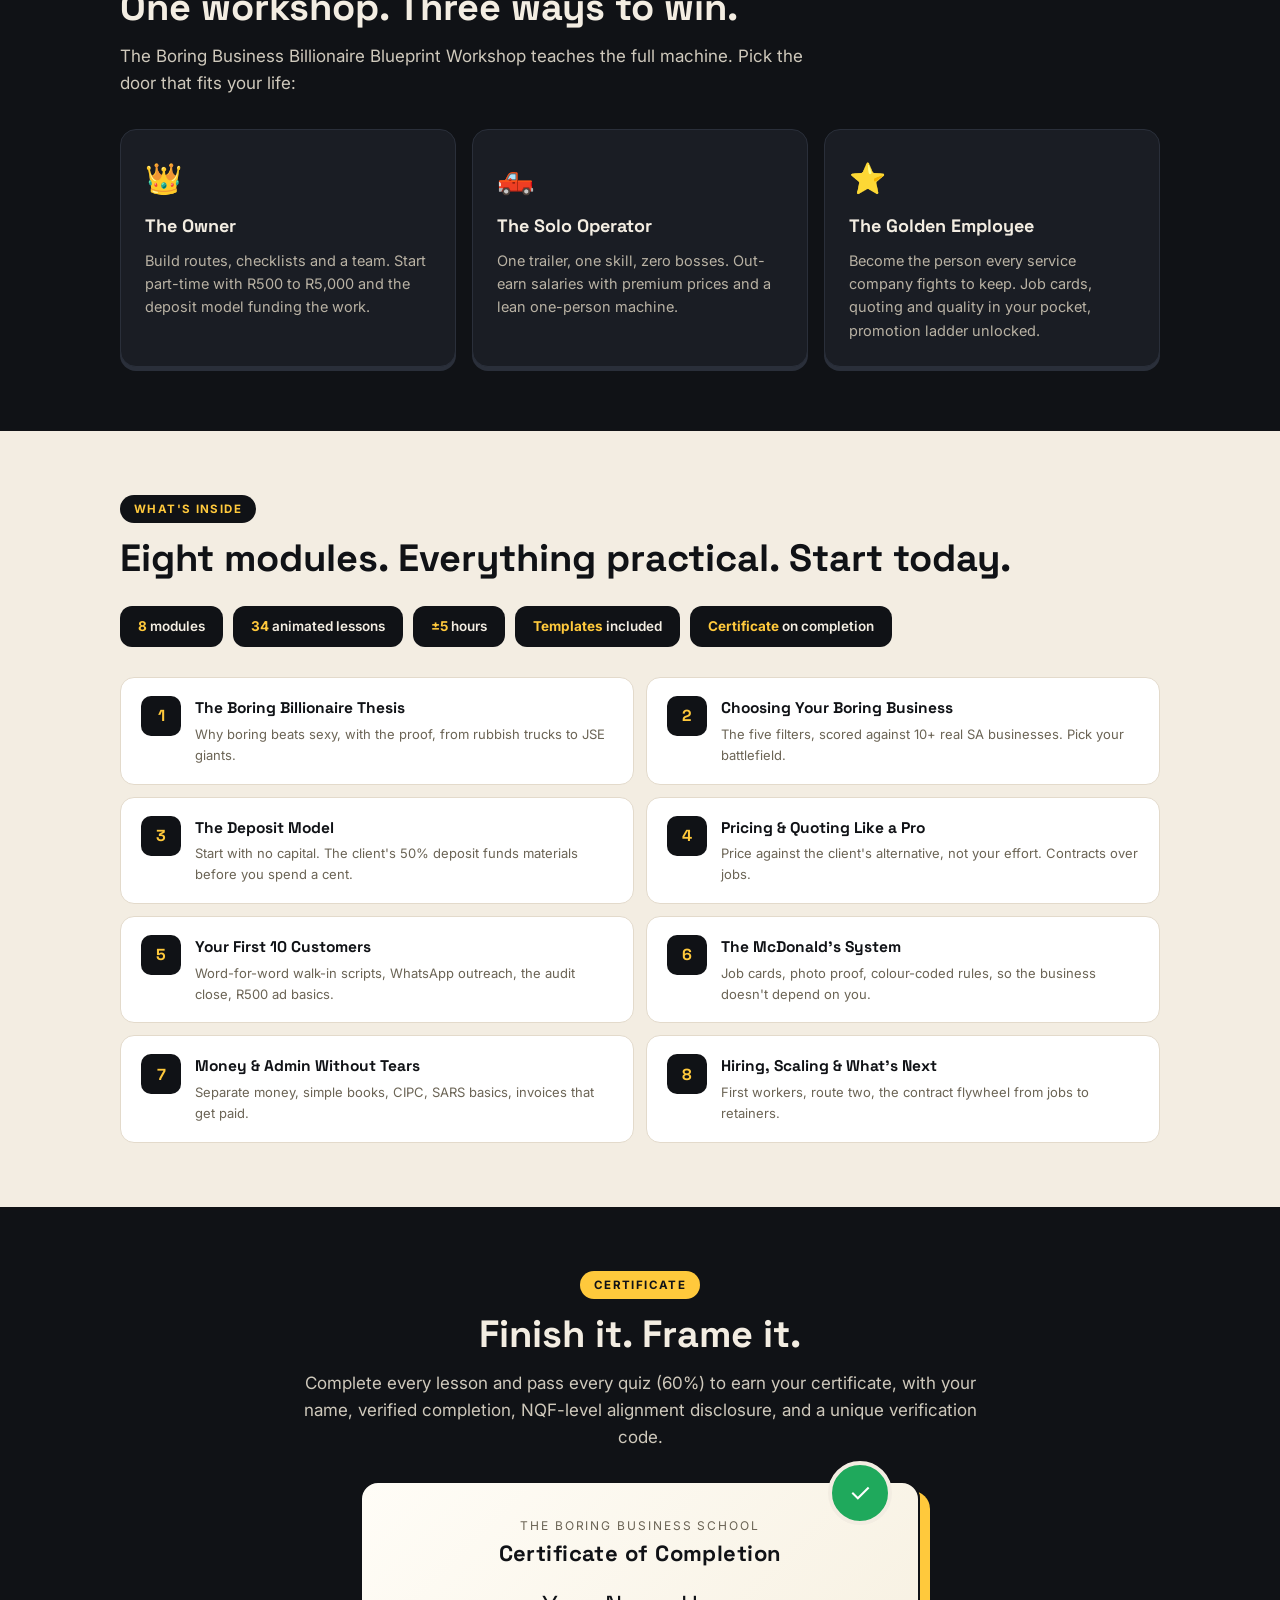
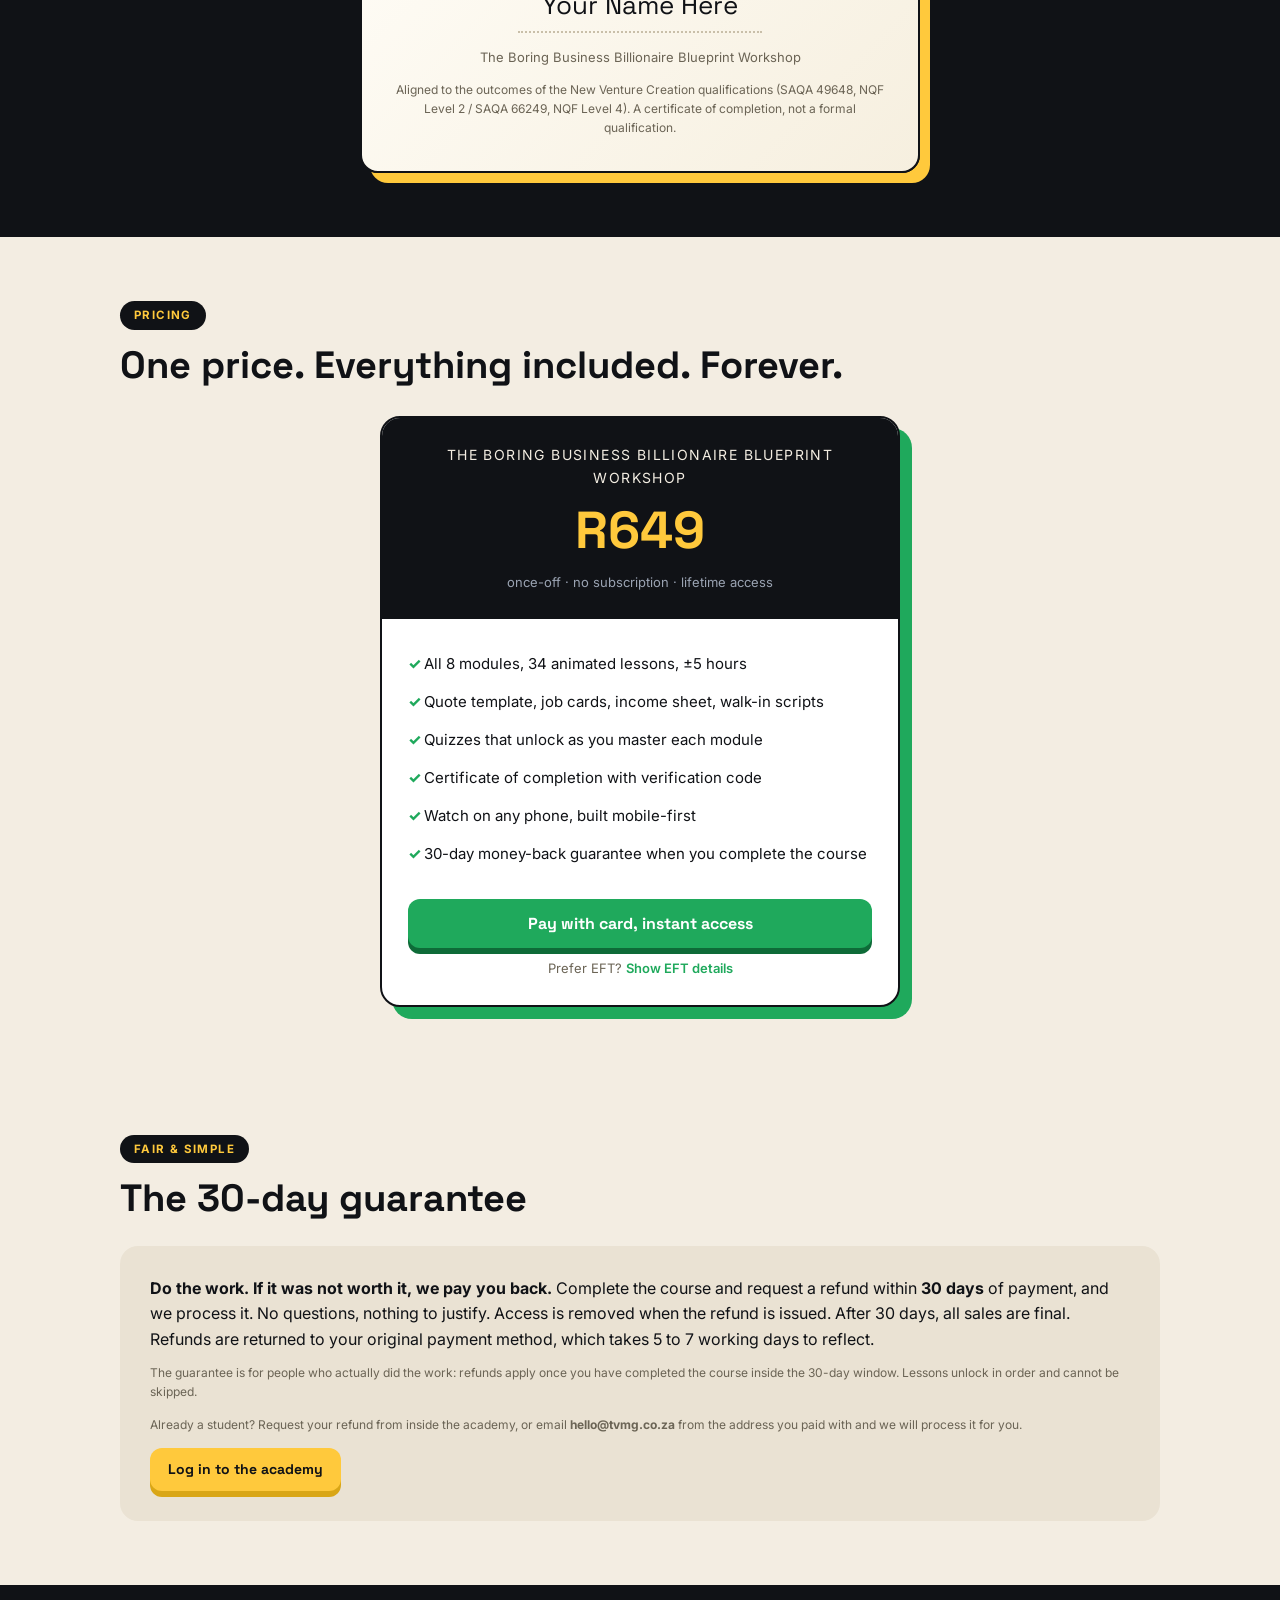
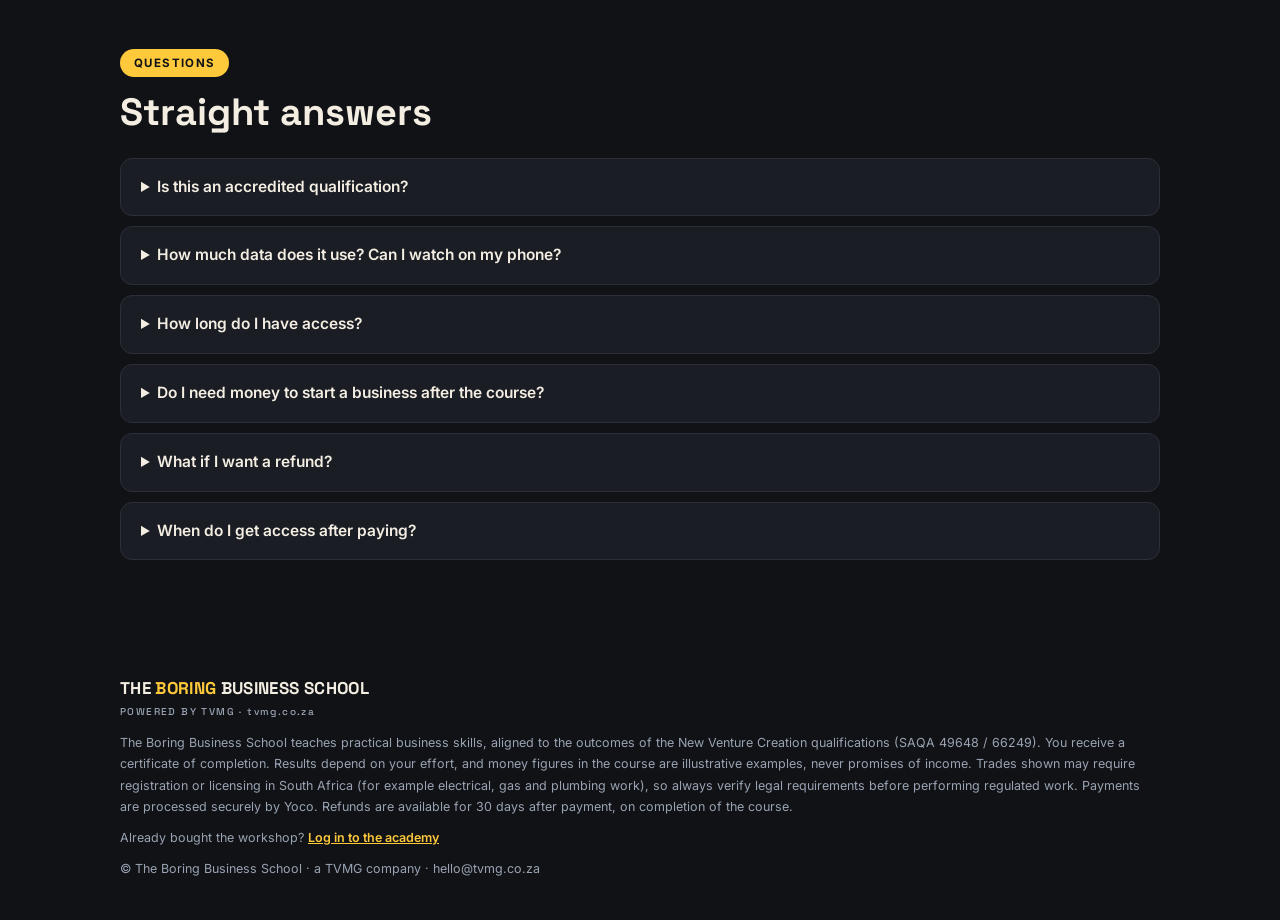
==== commit 6dfb9bd5: "BBS landing: move refund request into the academy, quiz pass mark now 60% - remove the refund email " ====
--- a/Site/boring/index.html
+++ b/Site/boring/index.html
@@ -396,7 +396,7 @@
 <section class="dark"><div class="wrap" style="text-align:center">
   <span class="tag">Certificate</span>
   <h2>Finish it. Frame it.</h2>
-  <p class="lead" style="margin:0 auto">Complete every lesson and pass every quiz (80%) to earn your certificate, with your name, verified completion, NQF-level alignment disclosure, and a unique verification code.</p>
+  <p class="lead" style="margin:0 auto">Complete every lesson and pass every quiz (60%) to earn your certificate, with your name, verified completion, NQF-level alignment disclosure, and a unique verification code.</p>
   <div class="certbox">
     <div class="seal">✓</div>
     <div class="small" style="letter-spacing:.16em;text-transform:uppercase">The Boring Business School</div>
@@ -438,11 +438,8 @@
   <div class="refund">
     <p><b>Do the work. If it was not worth it, we pay you back.</b> Complete the course and request a refund within <b>30 days</b> of payment, and we process it. No questions, nothing to justify. Access is removed when the refund is issued. After 30 days, all sales are final. Refunds are returned to your original payment method, which takes 5 to 7 working days to reflect.</p>
     <p class="small" style="margin-top:12px">The guarantee is for people who actually did the work: refunds apply once you have completed the course inside the 30-day window. Lessons unlock in order and cannot be skipped.</p>
-    <form onsubmit="return doRefund(event)">
-      <input type="email" id="refundemail" placeholder="Email address you paid with" required>
-      <button class="btn btn-y btn-sm" type="submit">Request automatic refund</button>
-    </form>
-    <div id="refundmsg"></div>
+    <p class="small" style="margin-top:14px">Already a student? Request your refund from inside the academy, or email <b>hello@tvmg.co.za</b> from the address you paid with and we will process it for you.</p>
+    <p style="margin-top:14px"><a class="btn btn-y btn-sm" href="https://academy.tvmg.co.za">Log in to the academy</a></p>
   </div>
 </div></section>
 
@@ -454,7 +451,7 @@
     <details><summary>How much data does it use? Can I watch on my phone?</summary><p>Built phone-first. Lessons are lightweight animated players (a few MB each), not heavy video streams, designed for South African data reality. Everything fits your screen without scrolling.</p></details>
     <details><summary>How long do I have access?</summary><p>Forever. Pay once, keep it, including future updates to this workshop.</p></details>
     <details><summary>Do I need money to start a business after the course?</summary><p>Module 3 teaches the deposit model: your client's 50% deposit funds materials and labour before you spend a cent. Most featured businesses start with R500 to R5,000 of equipment, and some with none.</p></details>
-    <details><summary>What if I want a refund?</summary><p>Complete the course, then use the refund form above within 30 days of payment. We process it without asking you to justify anything. The completion condition is there so the guarantee protects people who did the work rather than people sampling a lesson. After 30 days, sales are final.</p></details>
+    <details><summary>What if I want a refund?</summary><p>Complete the course, then log in to the academy and use the refund button on your dashboard within 30 days of payment. We process it without asking you to justify anything. The completion condition is there so the guarantee protects people who did the work rather than people sampling a lesson. After 30 days, sales are final.</p></details>
     <details><summary>When do I get access after paying?</summary><p>Card payments: instantly. Your login appears on the confirmation screen. EFT: within a few hours of sending proof of payment.</p></details>
   </div>
 </div></section>
@@ -535,39 +532,6 @@
     b.disabled=false;b.textContent='Continue to secure payment, R649';
   }
 }
-async function doRefund(ev){
-  ev.preventDefault();
-  var email=document.getElementById('refundemail').value.trim();
-  var m=document.getElementById('refundmsg');
-  m.style.display='block';m.style.color='#6B6455';m.textContent='Checking...';
-  /* The real refund runs server side at /api/refund-request, which actually
-     refunds via Yoco and revokes access. Only if there is no such server (a
-     static host) do we fall back to emailing the request through. Never let
-     the fallback shadow the live endpoint. */
-  try{
-    var r=await fetch('/api/refund-request',{method:'POST',
-      headers:{'Content-Type':'application/json'},body:JSON.stringify({email:email})});
-    if(r.ok){
-      var d=await r.json().catch(function(){return {}});
-      if(d.ok){m.style.color='#1FA95C';m.textContent=d.message||'Refund processed. It will reflect in 5 to 7 working days.';
-               document.getElementById('refundemail').value='';return false}
-      m.style.color='#E4574C';m.textContent=d.message||'Request could not be processed.';return false;
-    }
-  }catch(e){}
-  /* no refund server here: send it to a human instead of failing silently */
-  try{
-    var f=await fetch('https://formsubmit.co/ajax/'+REFUND_INBOX,{
-      method:'POST',headers:{'Content-Type':'application/json','Accept':'application/json'},
-      body:JSON.stringify({_subject:'BBS refund request (30-day guarantee)',email:email,form:'bbs-refund'})});
-    if(!f.ok) throw new Error();
-    m.style.color='#1FA95C';m.textContent='Refund request received. We process it and confirm by email.';
-    document.getElementById('refundemail').value='';
-  }catch(e2){
-    m.style.color='#E4574C';
-    m.innerHTML='Could not send. Email <b>hello@tvmg.co.za</b> with the address you paid with and we will sort it out.';
-  }
-  return false;
-}
 /* Learner profiles carousel */
 (function(){
   var track=document.getElementById('ctrack'),dots=document.getElementById('cdots');
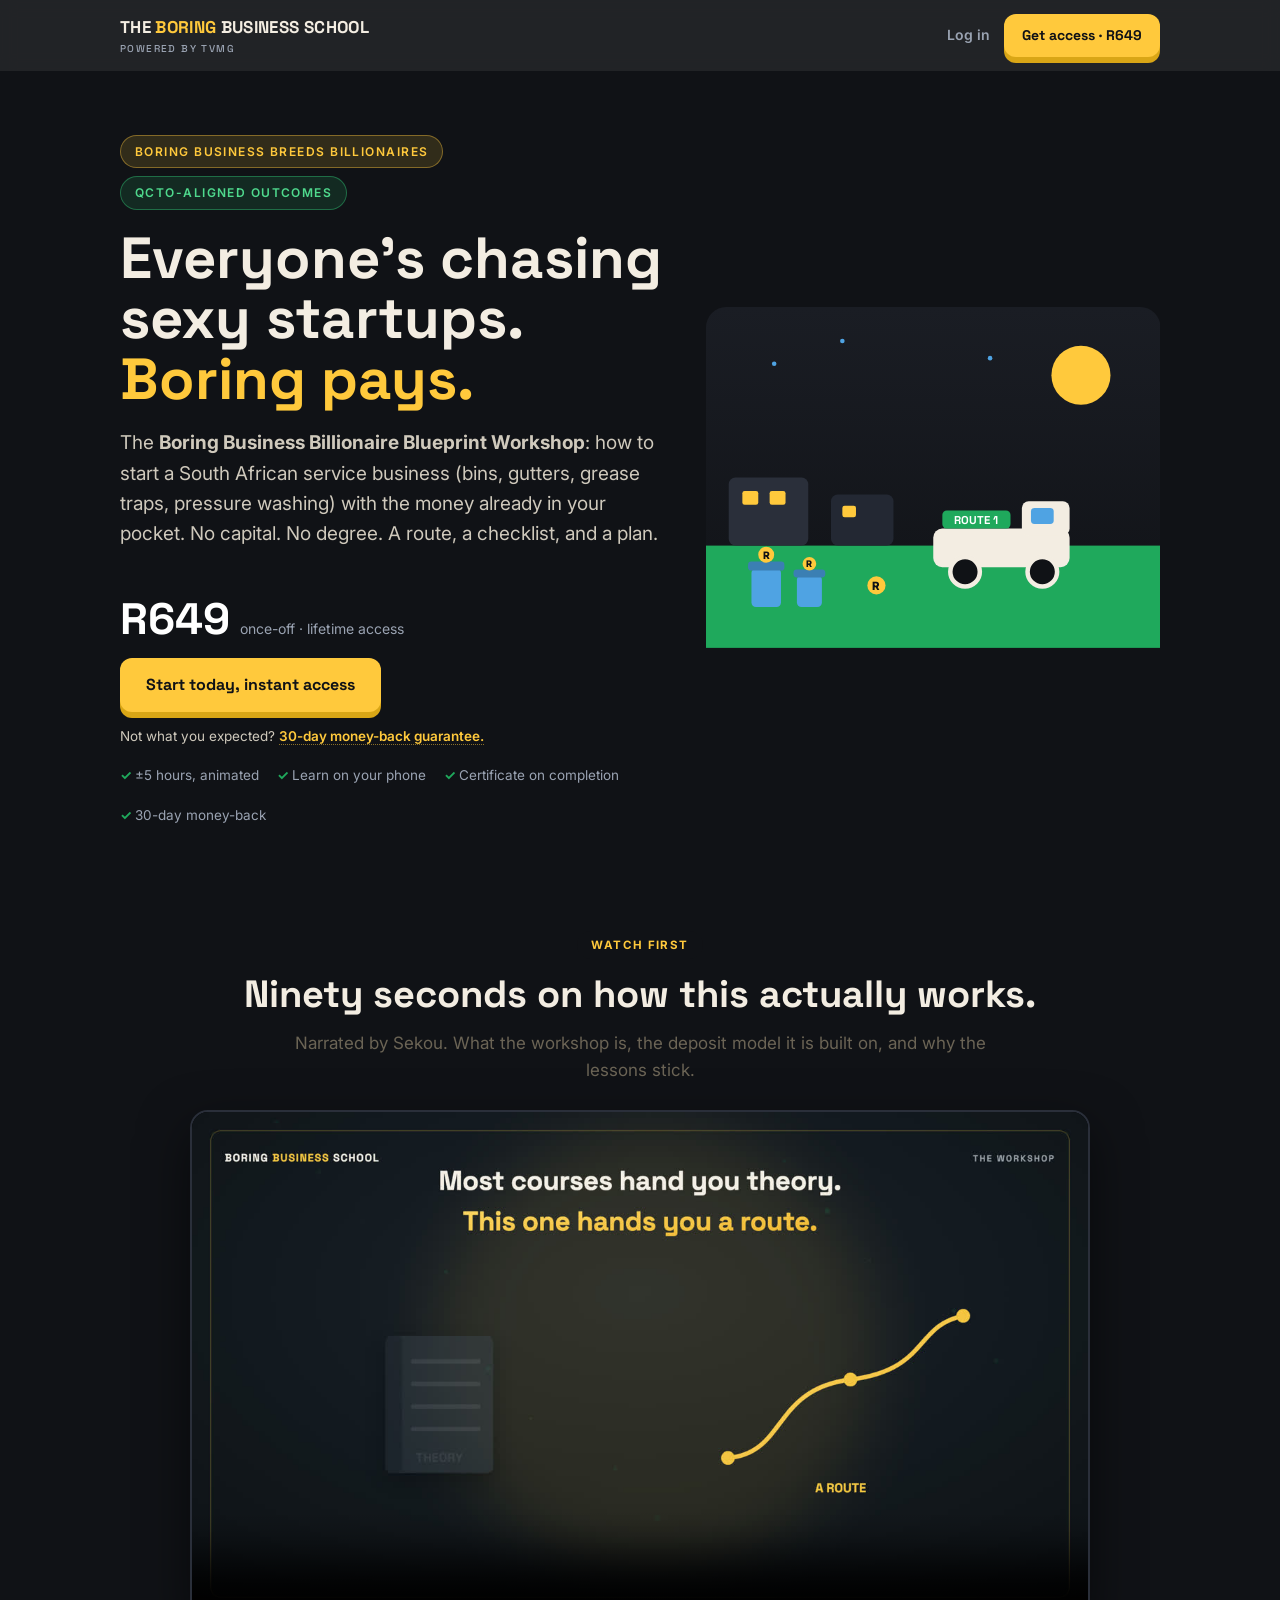
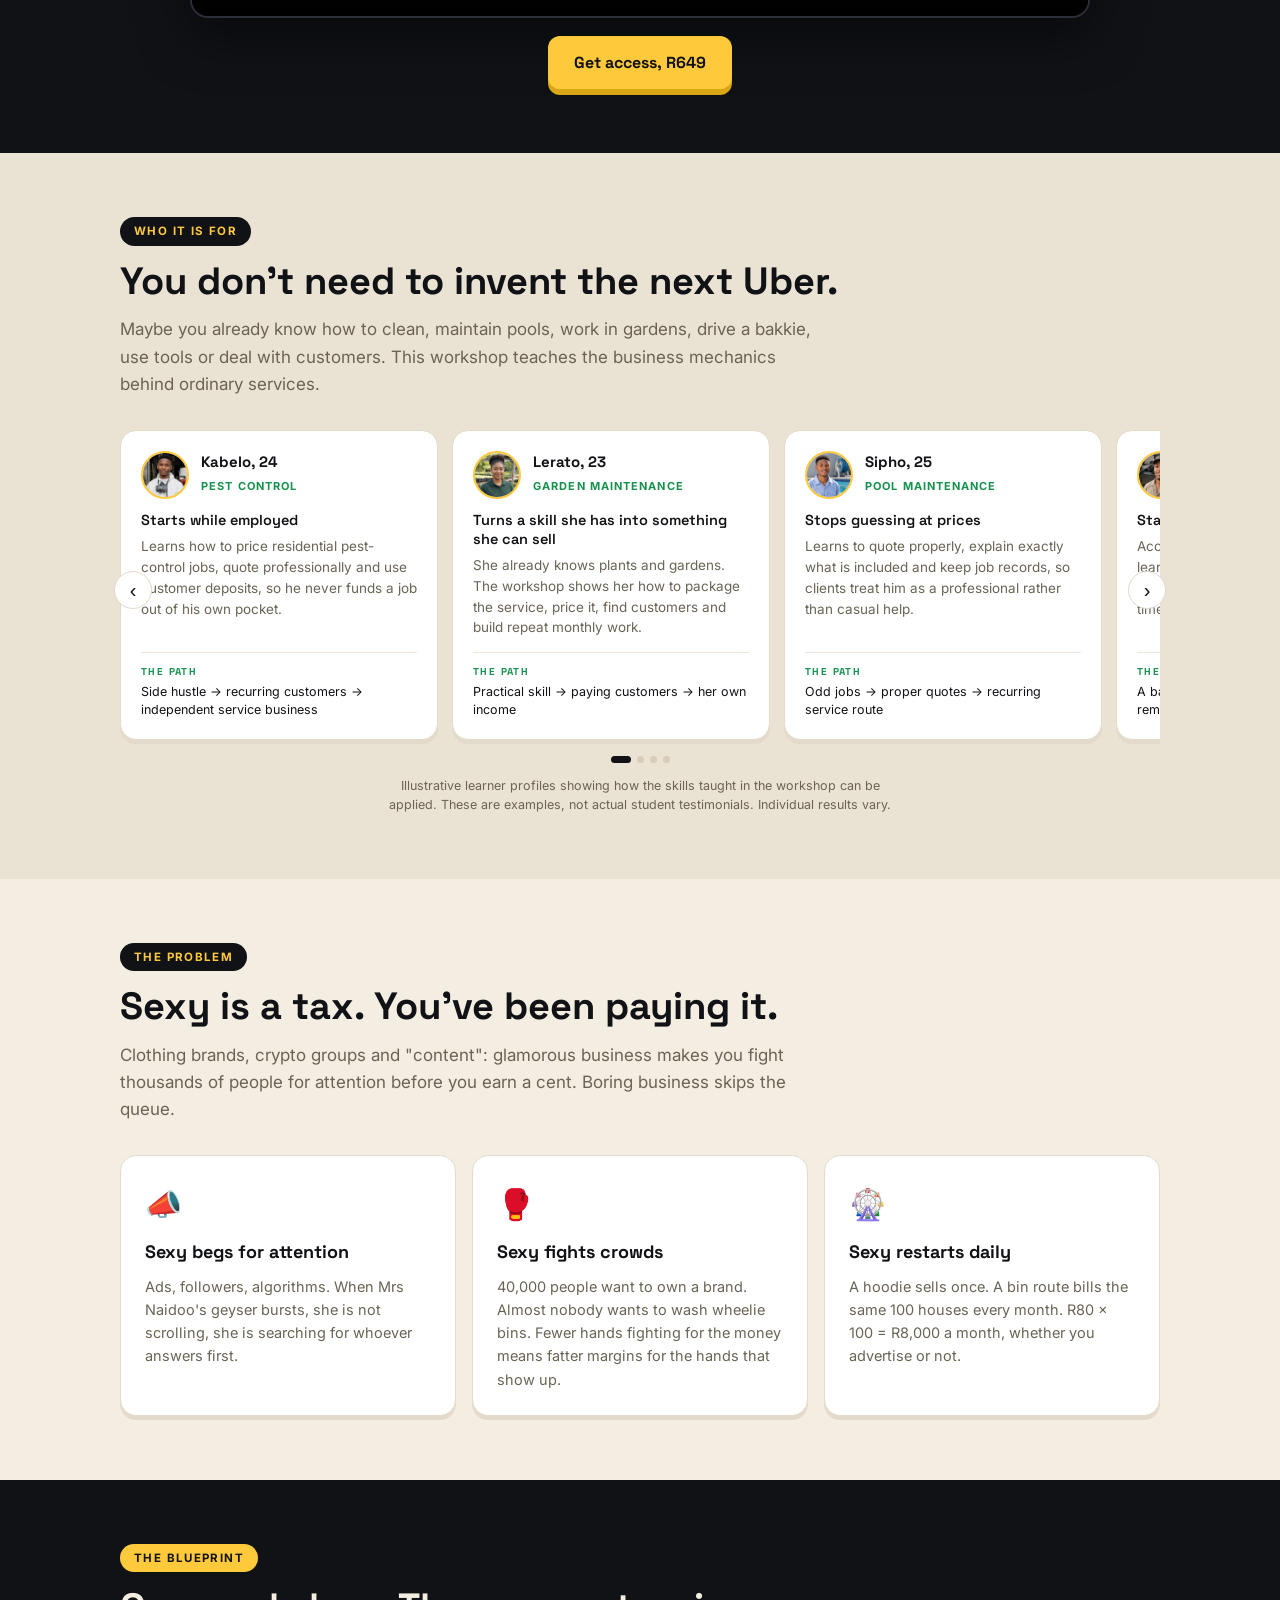
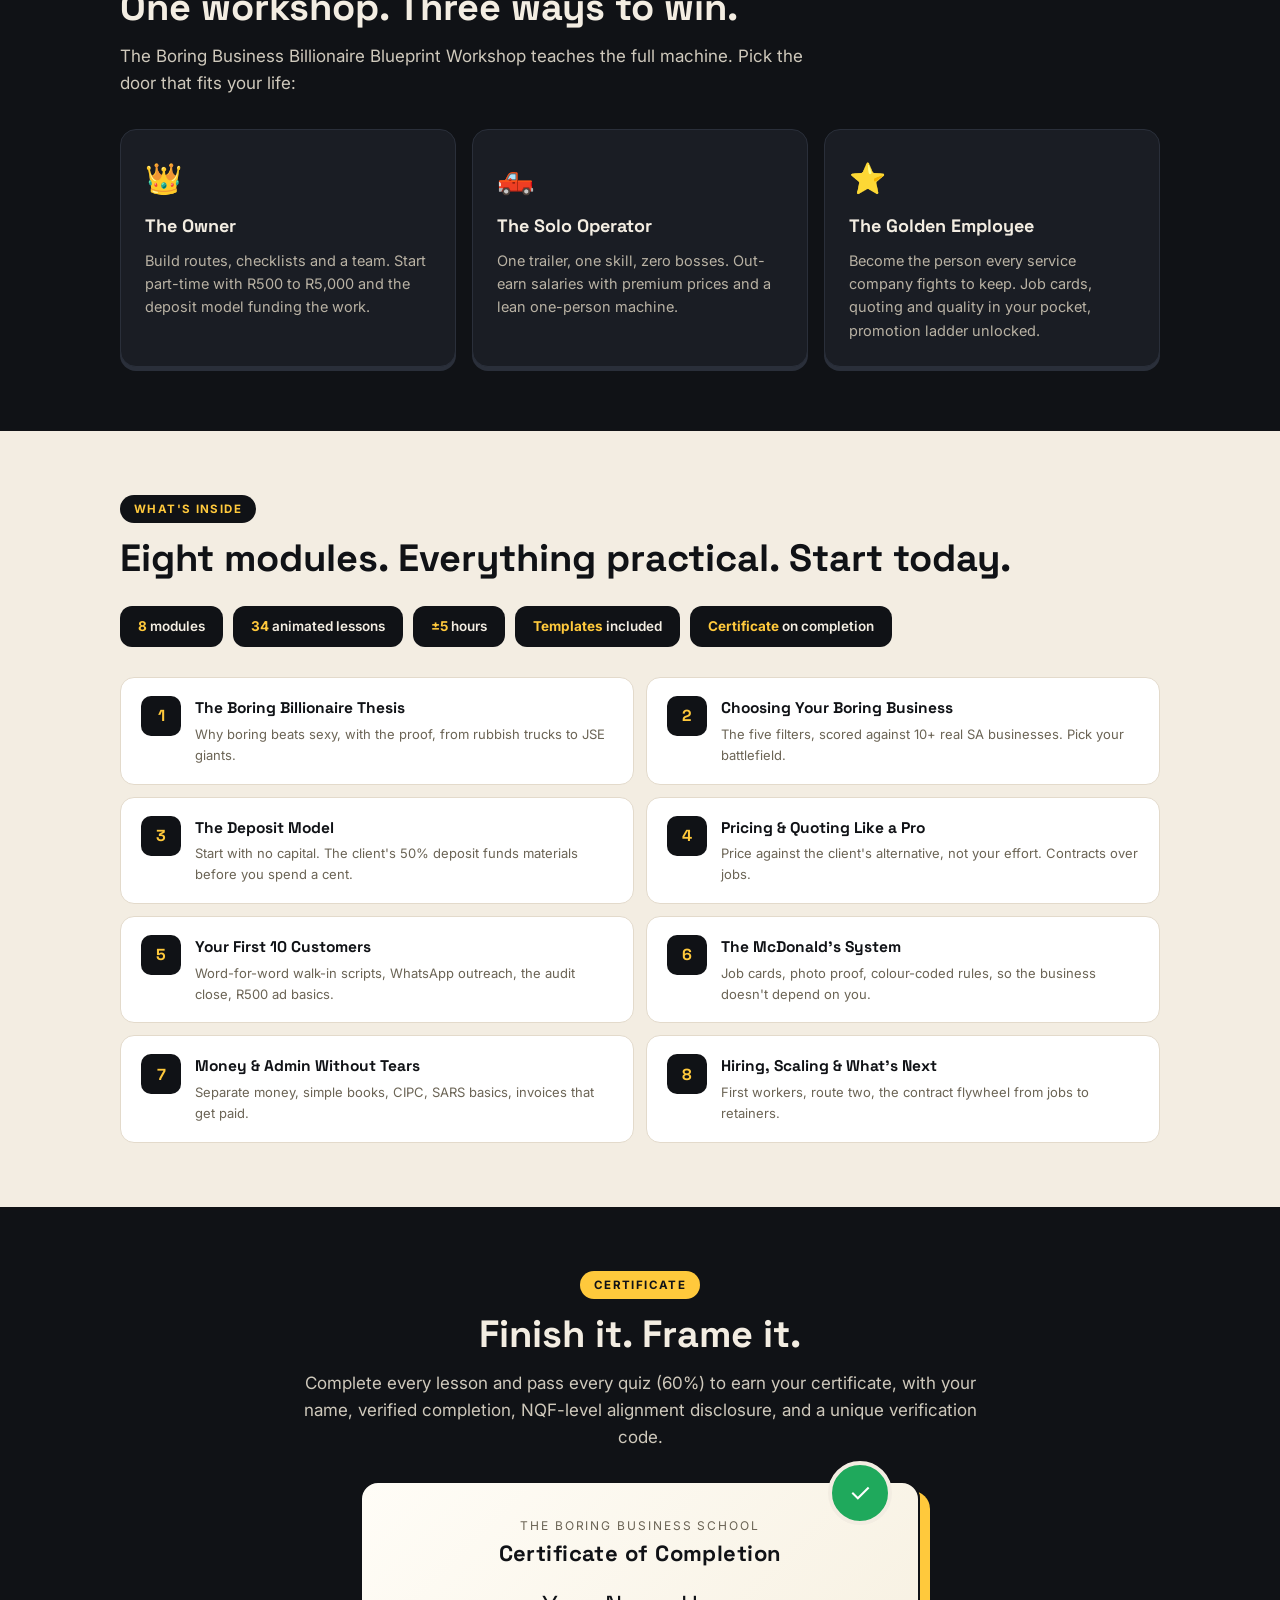
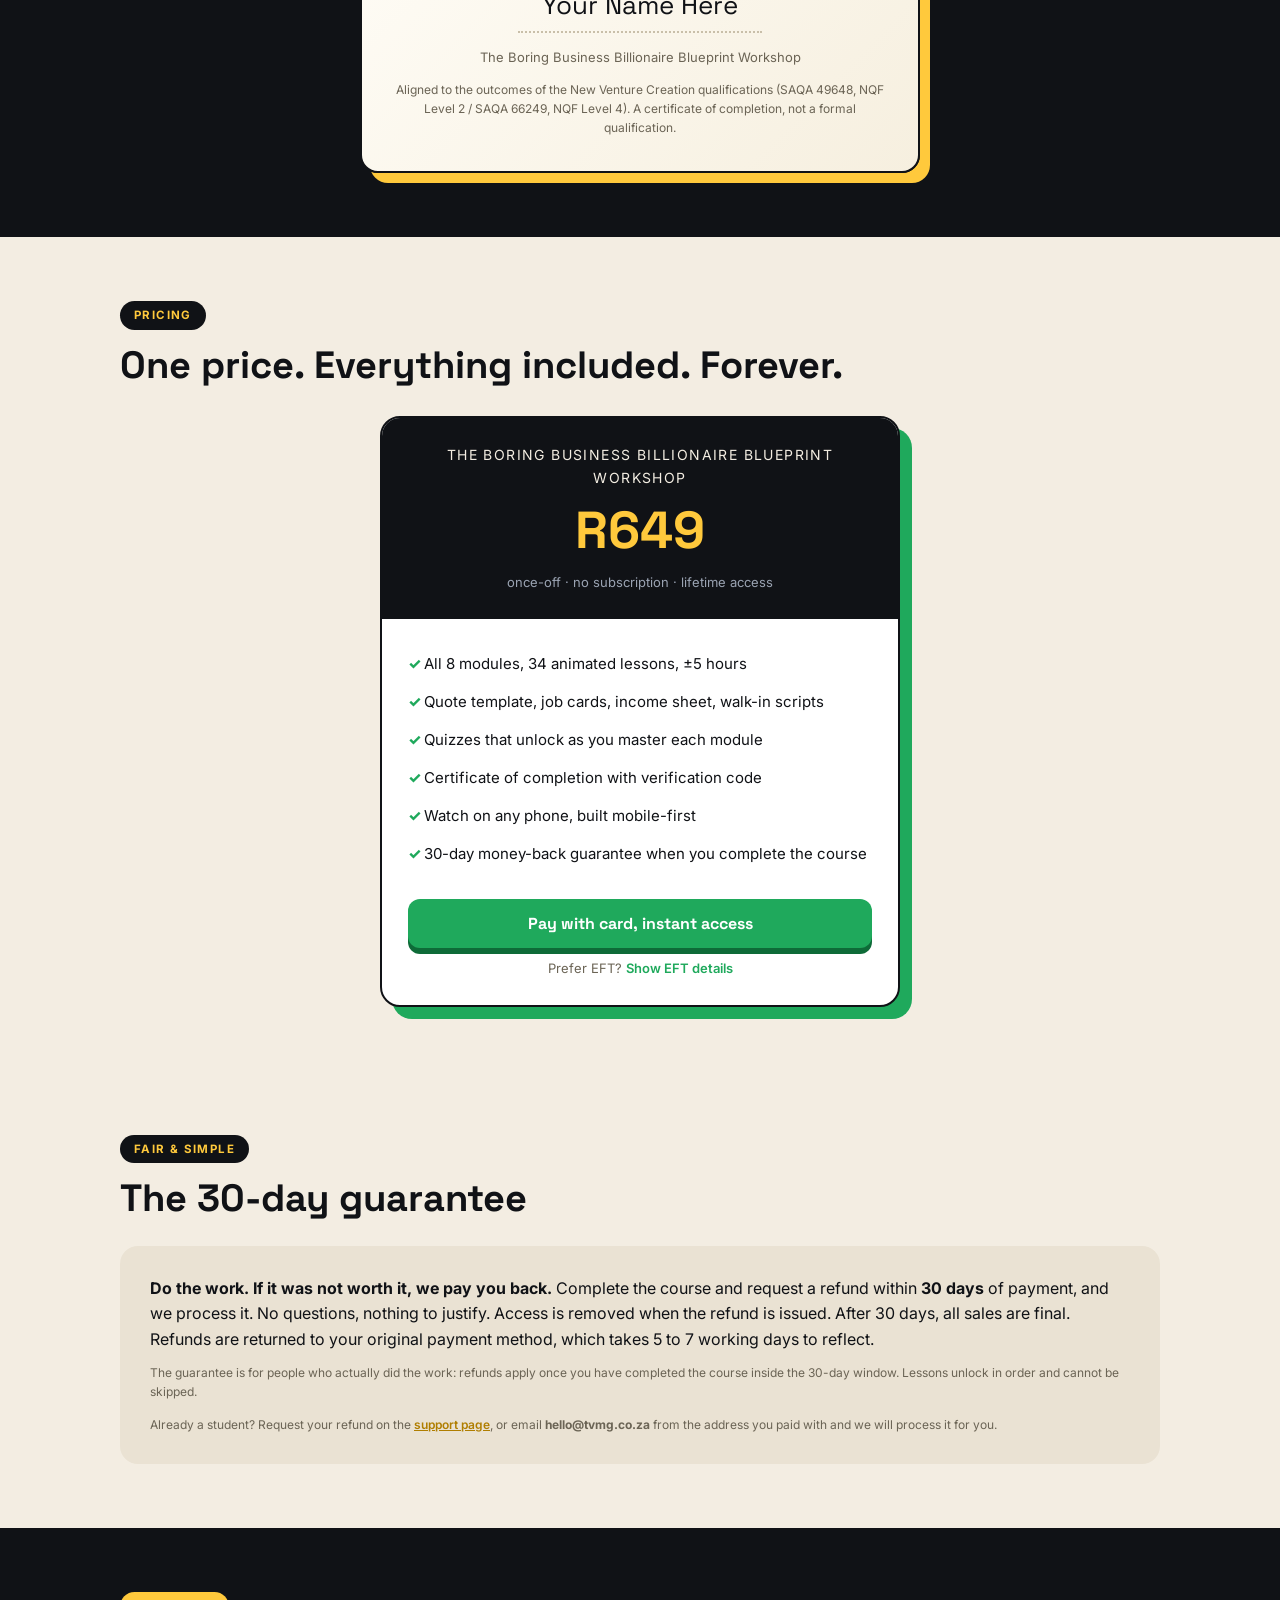
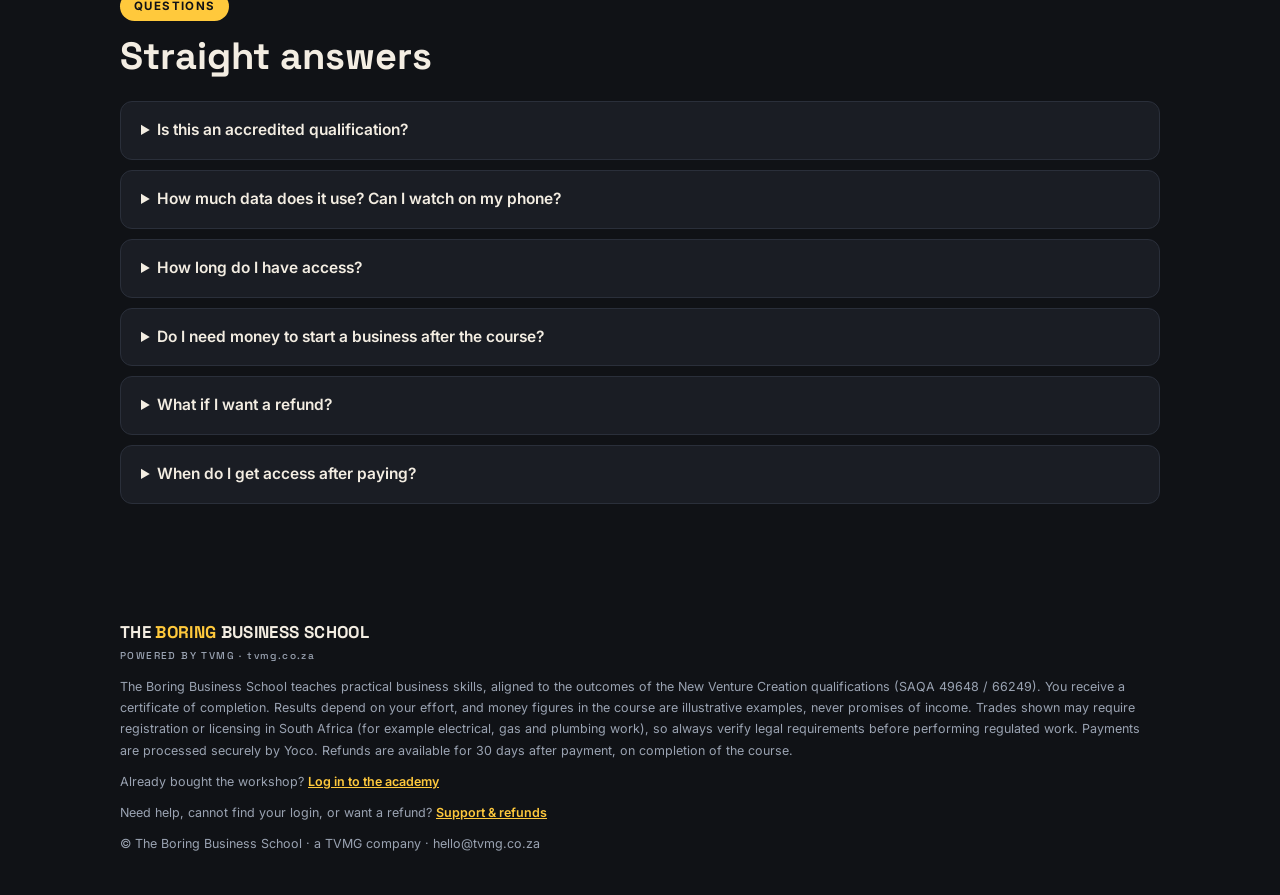
==== commit 5437c1ac: "BBS: add support & refunds page, link it from the landing page - new /support.html: login/access hel" ====
--- a/Site/boring/index.html
+++ b/Site/boring/index.html
@@ -438,8 +438,7 @@
   <div class="refund">
     <p><b>Do the work. If it was not worth it, we pay you back.</b> Complete the course and request a refund within <b>30 days</b> of payment, and we process it. No questions, nothing to justify. Access is removed when the refund is issued. After 30 days, all sales are final. Refunds are returned to your original payment method, which takes 5 to 7 working days to reflect.</p>
     <p class="small" style="margin-top:12px">The guarantee is for people who actually did the work: refunds apply once you have completed the course inside the 30-day window. Lessons unlock in order and cannot be skipped.</p>
-    <p class="small" style="margin-top:14px">Already a student? Request your refund from inside the academy, or email <b>hello@tvmg.co.za</b> from the address you paid with and we will process it for you.</p>
-    <p style="margin-top:14px"><a class="btn btn-y btn-sm" href="https://academy.tvmg.co.za">Log in to the academy</a></p>
+    <p class="small" style="margin-top:14px">Already a student? Request your refund on the <a href="/support.html" style="color:#B07E00;font-weight:600">support page</a>, or email <b>hello@tvmg.co.za</b> from the address you paid with and we will process it for you.</p>
   </div>
 </div></section>
 
@@ -451,7 +450,7 @@
     <details><summary>How much data does it use? Can I watch on my phone?</summary><p>Built phone-first. Lessons are lightweight animated players (a few MB each), not heavy video streams, designed for South African data reality. Everything fits your screen without scrolling.</p></details>
     <details><summary>How long do I have access?</summary><p>Forever. Pay once, keep it, including future updates to this workshop.</p></details>
     <details><summary>Do I need money to start a business after the course?</summary><p>Module 3 teaches the deposit model: your client's 50% deposit funds materials and labour before you spend a cent. Most featured businesses start with R500 to R5,000 of equipment, and some with none.</p></details>
-    <details><summary>What if I want a refund?</summary><p>Complete the course, then log in to the academy and use the refund button on your dashboard within 30 days of payment. We process it without asking you to justify anything. The completion condition is there so the guarantee protects people who did the work rather than people sampling a lesson. After 30 days, sales are final.</p></details>
+    <details><summary>What if I want a refund?</summary><p>Complete the course, then use the refund form on our <a href="/support.html">support page</a> within 30 days of payment. We process it without asking you to justify anything. The completion condition is there so the guarantee protects people who did the work rather than people sampling a lesson. After 30 days, sales are final.</p></details>
     <details><summary>When do I get access after paying?</summary><p>Card payments: instantly. Your login appears on the confirmation screen. EFT: within a few hours of sending proof of payment.</p></details>
   </div>
 </div></section>
@@ -460,6 +459,7 @@
   <div class="wordmark" style="color:var(--paper);margin-bottom:12px">THE <b>BORING</b> BUSINESS SCHOOL<small>POWERED BY TVMG · tvmg.co.za</small></div>
   <p>The Boring Business School teaches practical business skills, aligned to the outcomes of the New Venture Creation qualifications (SAQA 49648 / 66249). You receive a certificate of completion. Results depend on your effort, and money figures in the course are illustrative examples, never promises of income. Trades shown may require registration or licensing in South Africa (for example electrical, gas and plumbing work), so always verify legal requirements before performing regulated work. Payments are processed securely by Yoco. Refunds are available for 30 days after payment, on completion of the course.</p>
   <p style="margin-top:10px">Already bought the workshop? <a href="https://academy.tvmg.co.za" style="color:var(--yellow);font-weight:600">Log in to the academy</a></p>
+  <p style="margin-top:10px">Need help, cannot find your login, or want a refund? <a href="/support.html" style="color:var(--yellow);font-weight:600">Support &amp; refunds</a></p>
   <p style="margin-top:10px">© The Boring Business School · a TVMG company · hello@tvmg.co.za</p>
 </div></footer>
 
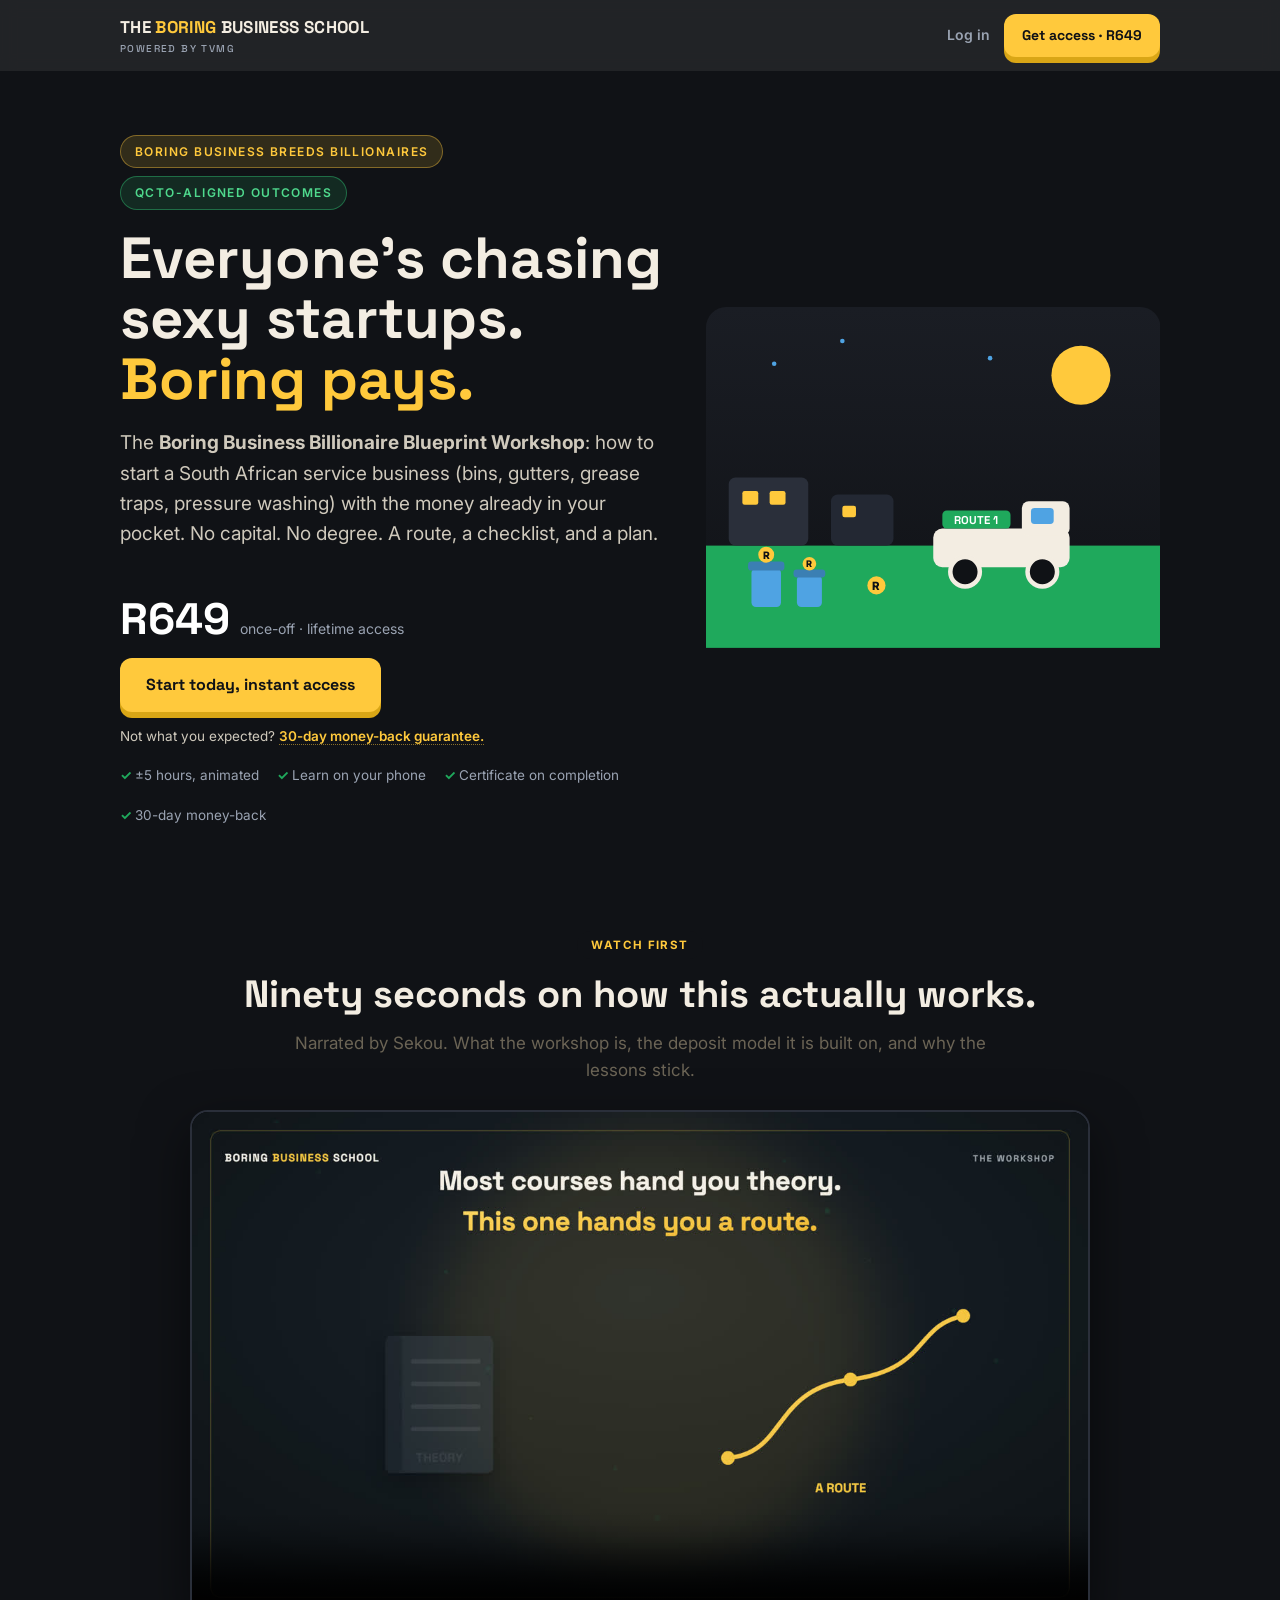
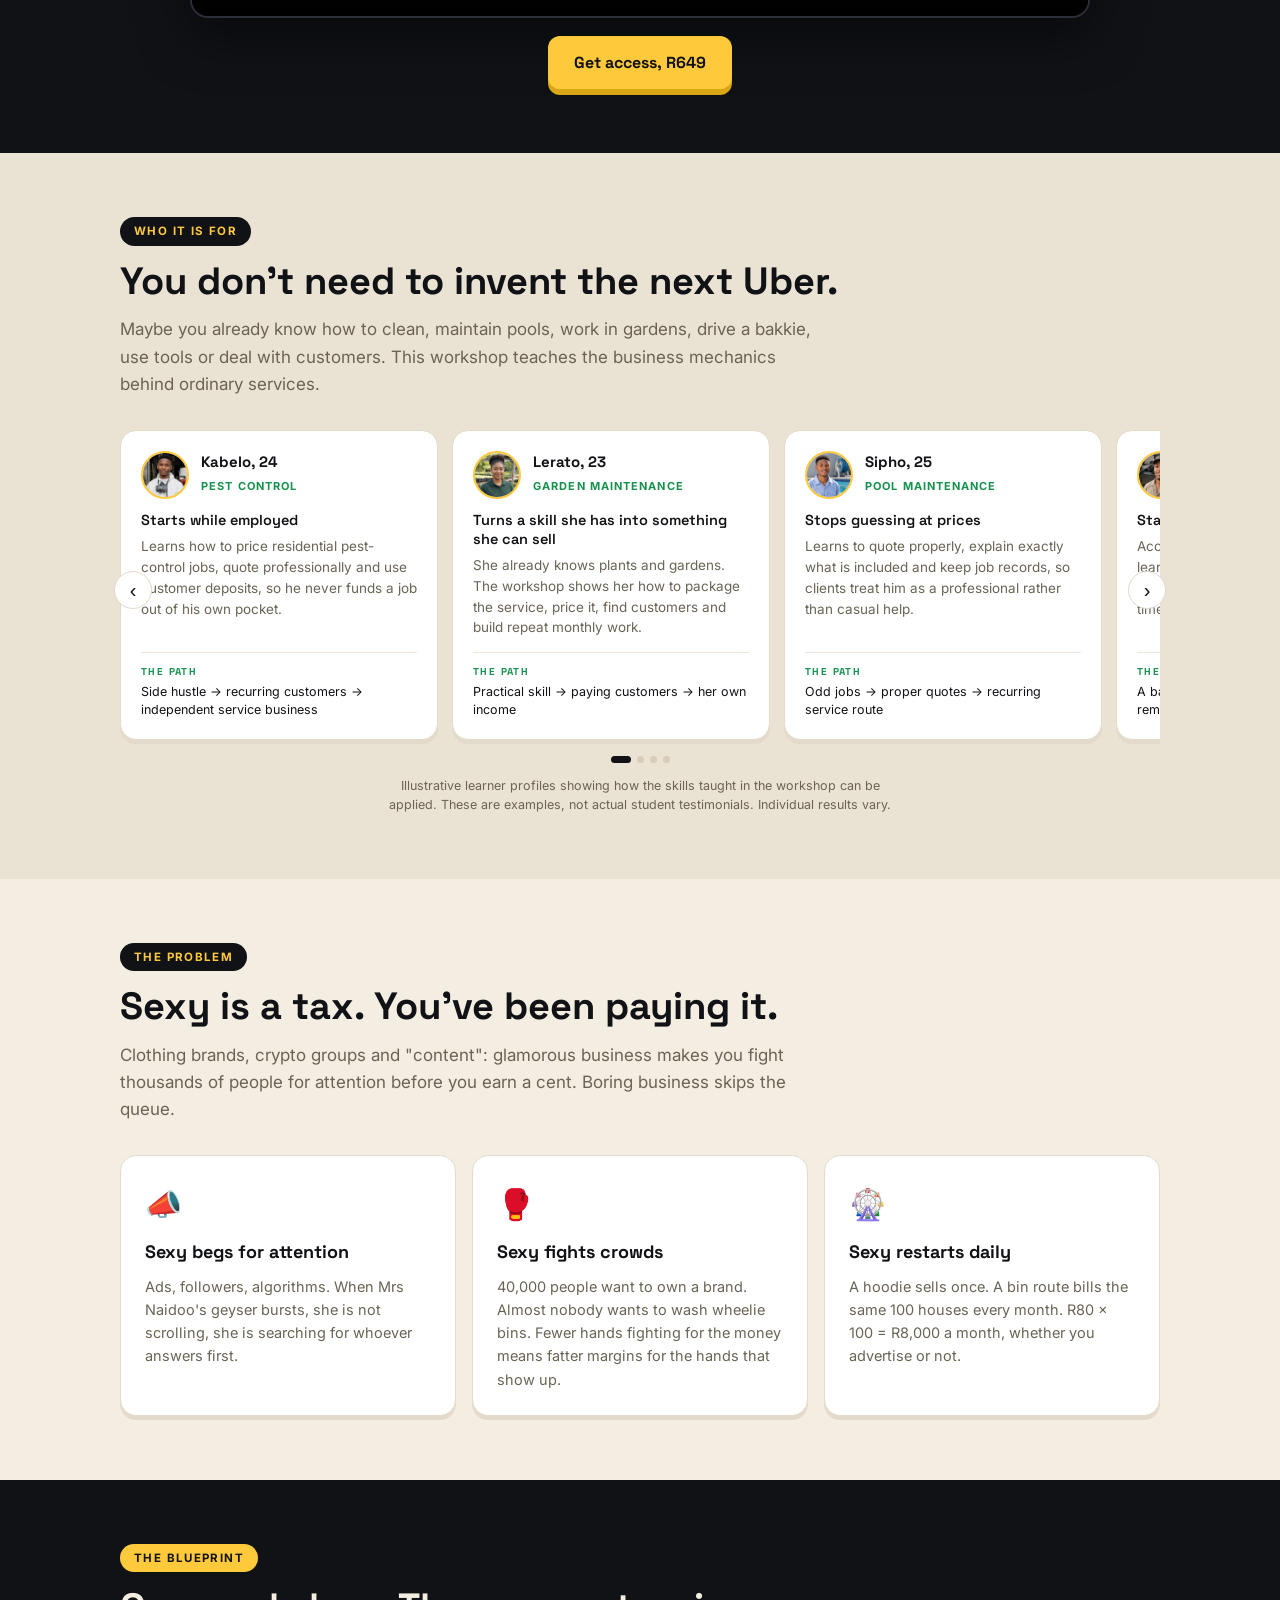
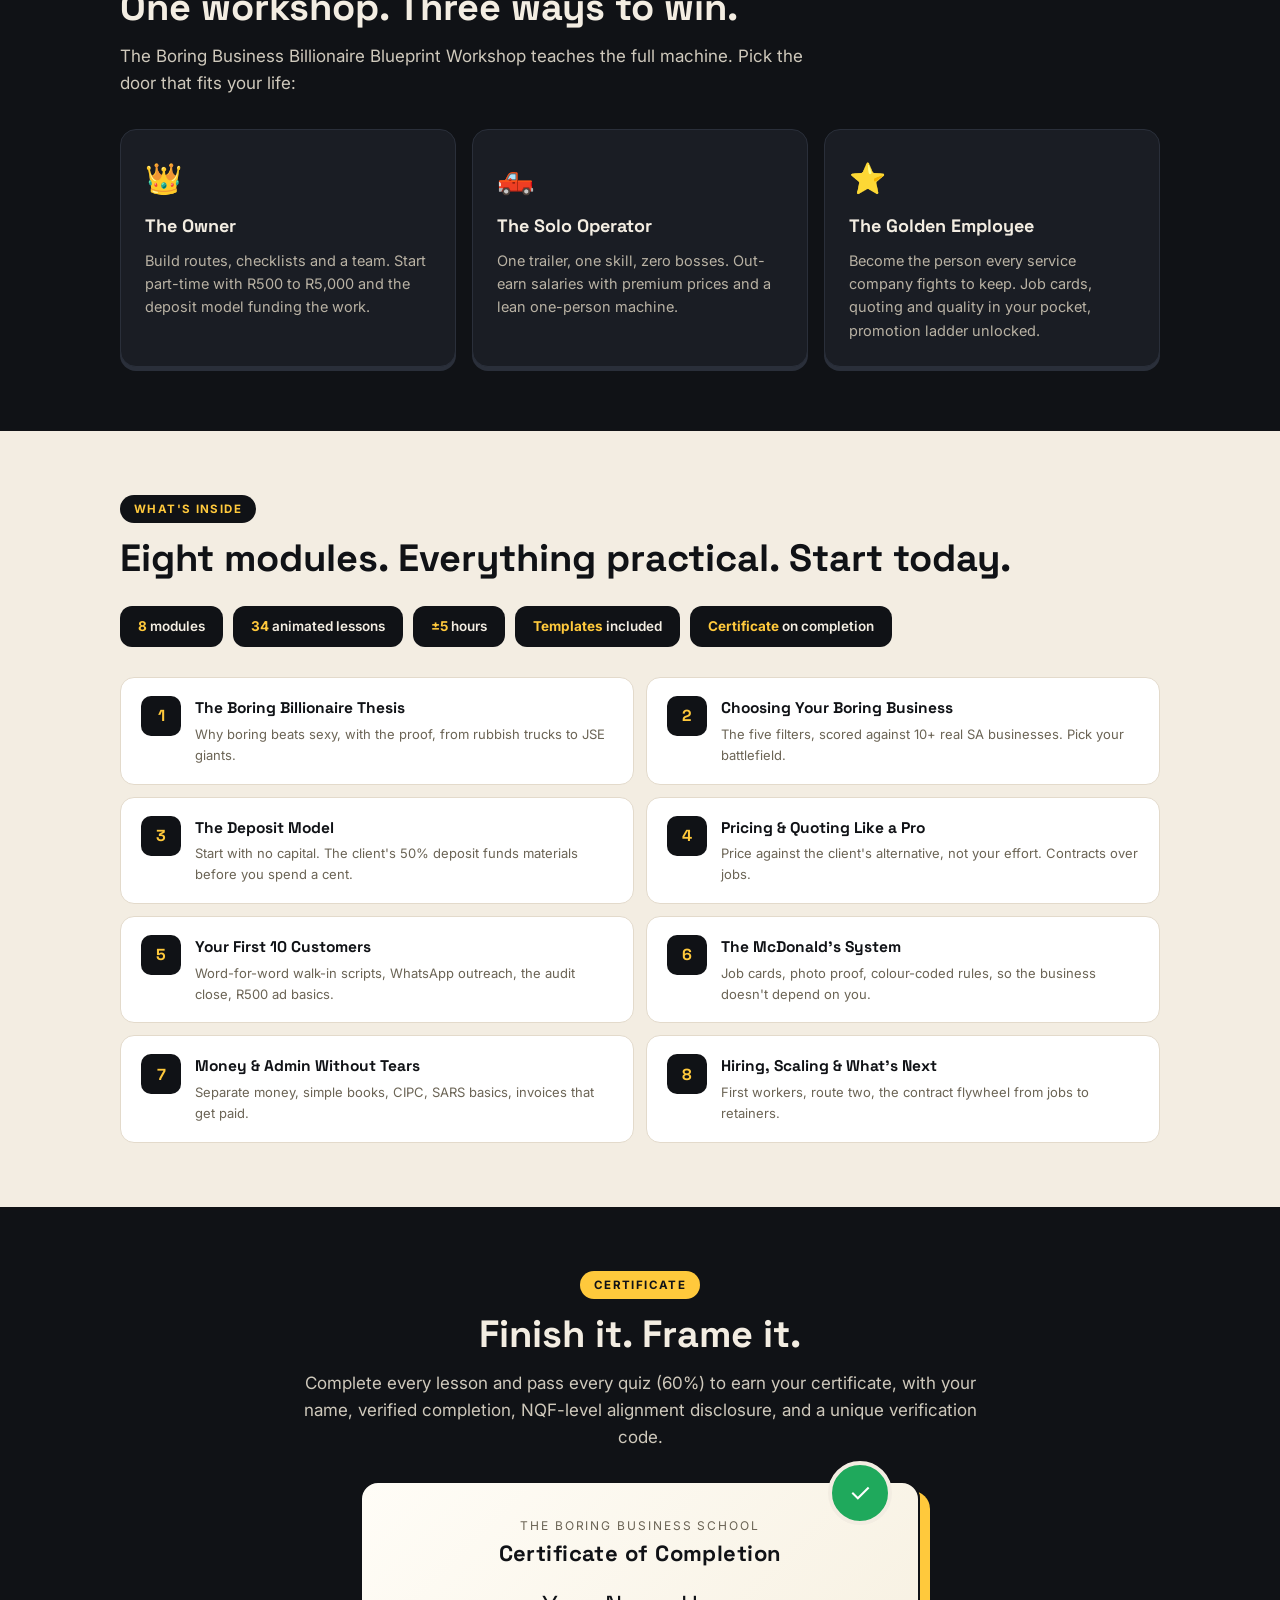
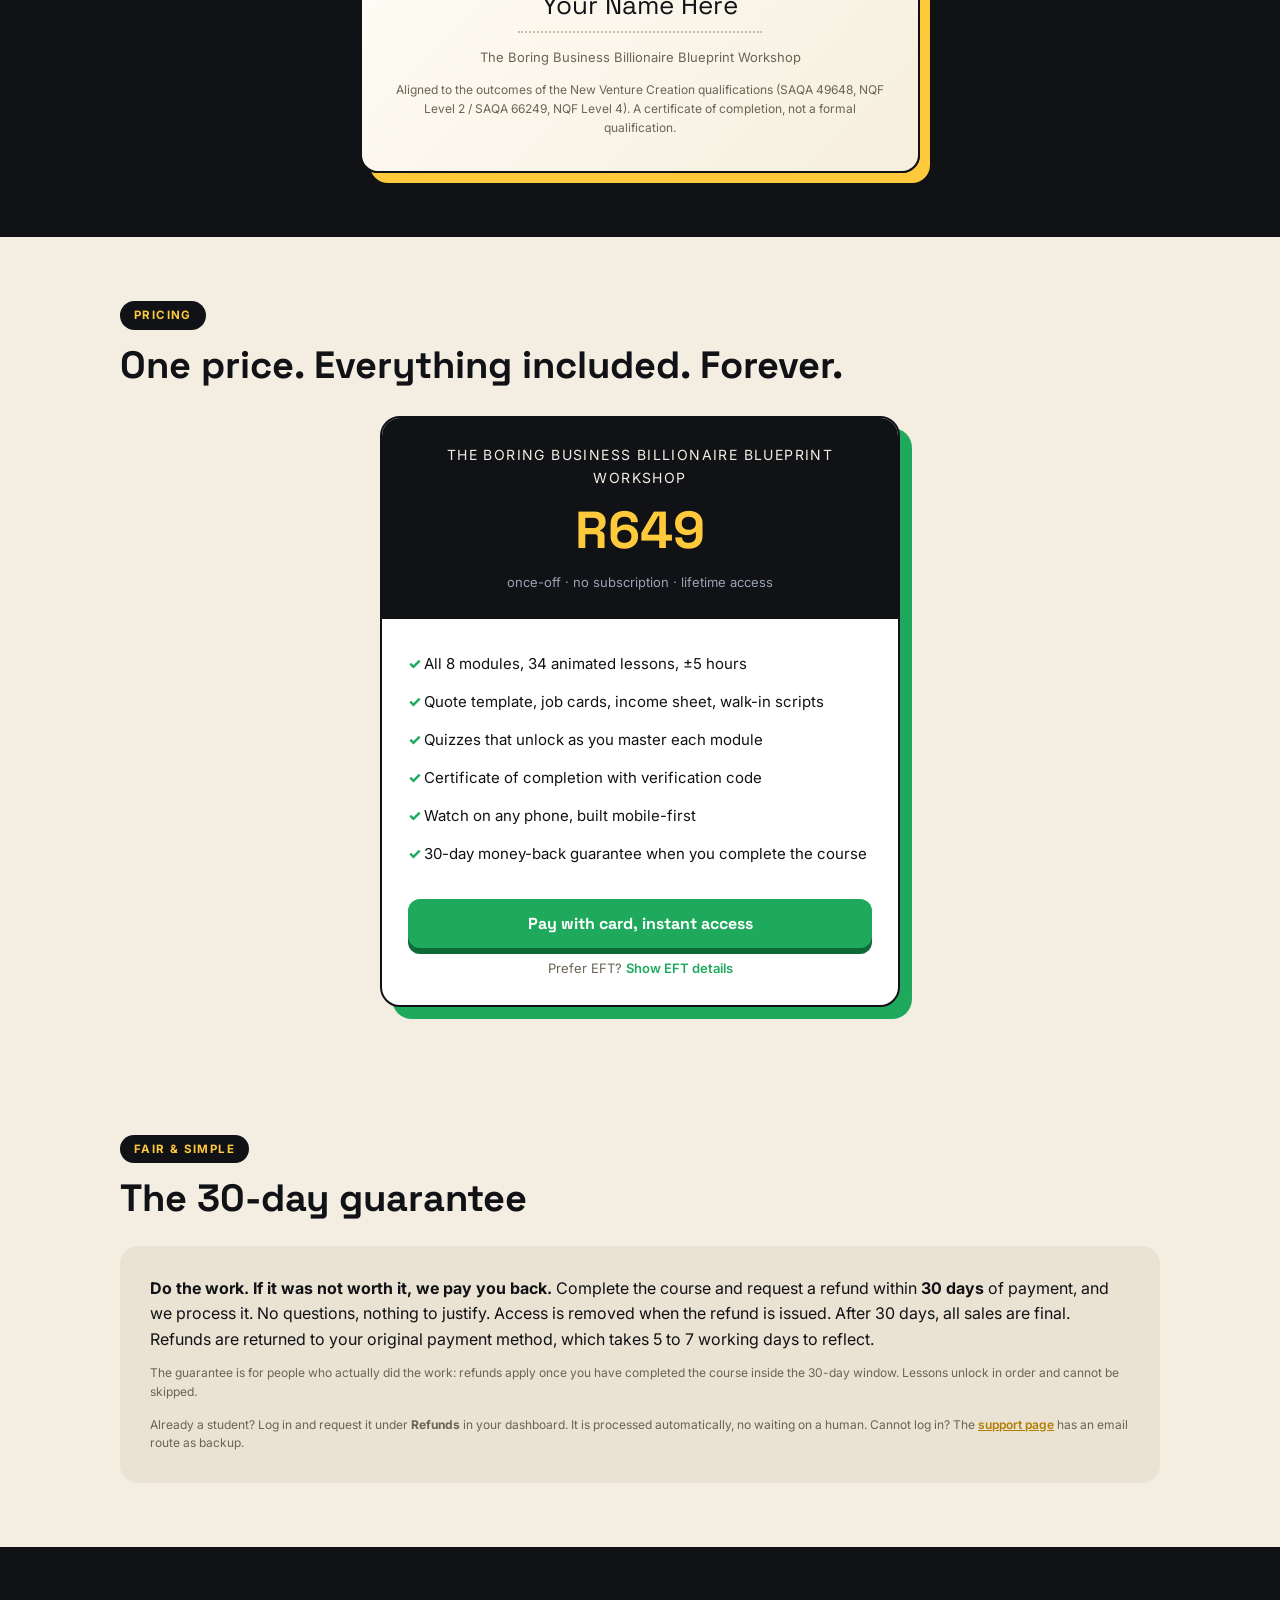
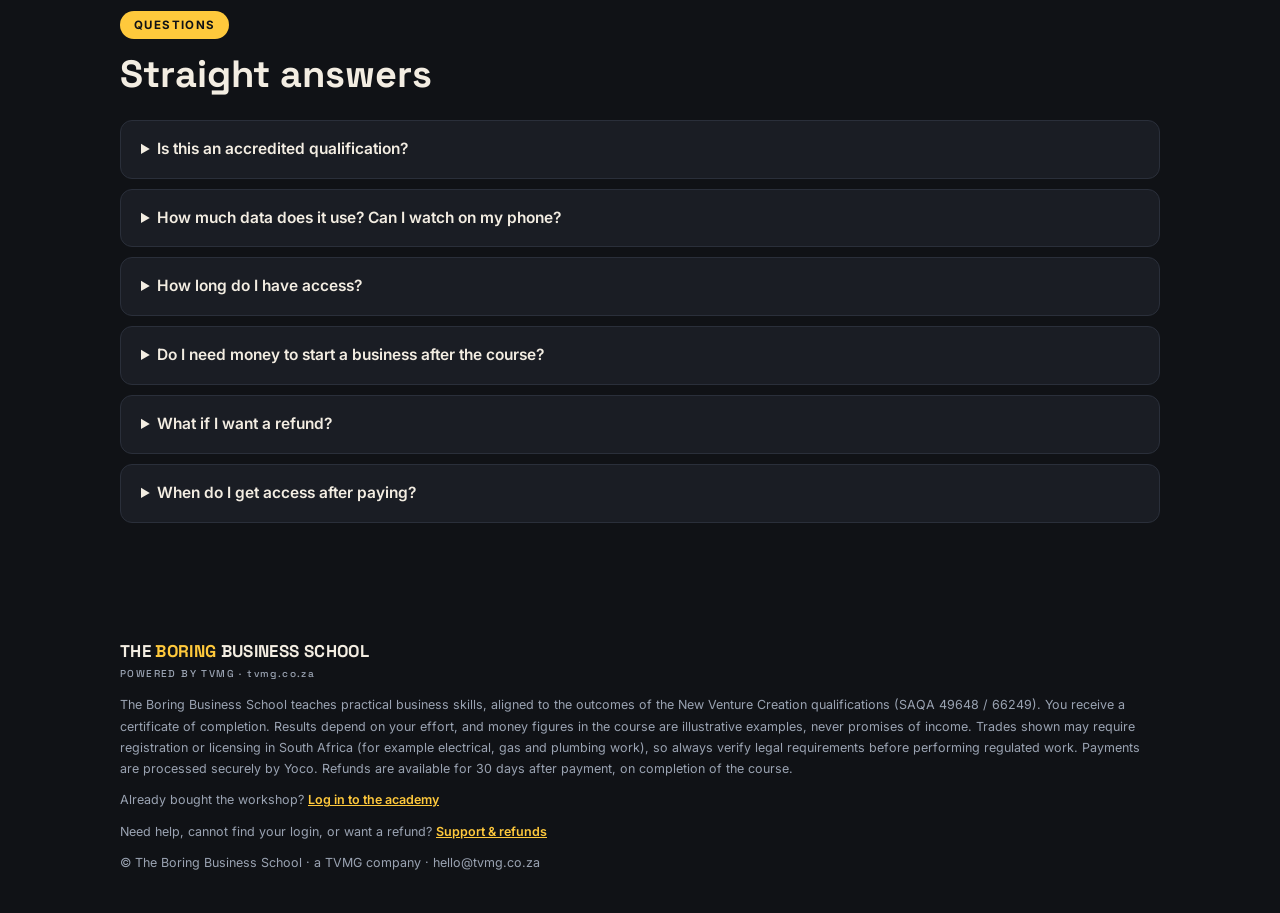
==== commit 3c36ef3a: "BBS refunds: lead with the automated in-academy route, email as backup Co-Authored-By: Claude Opus 5" ====
--- a/Site/boring/index.html
+++ b/Site/boring/index.html
@@ -438,7 +438,7 @@
   <div class="refund">
     <p><b>Do the work. If it was not worth it, we pay you back.</b> Complete the course and request a refund within <b>30 days</b> of payment, and we process it. No questions, nothing to justify. Access is removed when the refund is issued. After 30 days, all sales are final. Refunds are returned to your original payment method, which takes 5 to 7 working days to reflect.</p>
     <p class="small" style="margin-top:12px">The guarantee is for people who actually did the work: refunds apply once you have completed the course inside the 30-day window. Lessons unlock in order and cannot be skipped.</p>
-    <p class="small" style="margin-top:14px">Already a student? Request your refund on the <a href="/support.html" style="color:#B07E00;font-weight:600">support page</a>, or email <b>hello@tvmg.co.za</b> from the address you paid with and we will process it for you.</p>
+    <p class="small" style="margin-top:14px">Already a student? Log in and request it under <b>Refunds</b> in your dashboard. It is processed automatically, no waiting on a human. Cannot log in? The <a href="/support.html" style="color:#B07E00;font-weight:600">support page</a> has an email route as backup.</p>
   </div>
 </div></section>
 
@@ -450,7 +450,7 @@
     <details><summary>How much data does it use? Can I watch on my phone?</summary><p>Built phone-first. Lessons are lightweight animated players (a few MB each), not heavy video streams, designed for South African data reality. Everything fits your screen without scrolling.</p></details>
     <details><summary>How long do I have access?</summary><p>Forever. Pay once, keep it, including future updates to this workshop.</p></details>
     <details><summary>Do I need money to start a business after the course?</summary><p>Module 3 teaches the deposit model: your client's 50% deposit funds materials and labour before you spend a cent. Most featured businesses start with R500 to R5,000 of equipment, and some with none.</p></details>
-    <details><summary>What if I want a refund?</summary><p>Complete the course, then use the refund form on our <a href="/support.html">support page</a> within 30 days of payment. We process it without asking you to justify anything. The completion condition is there so the guarantee protects people who did the work rather than people sampling a lesson. After 30 days, sales are final.</p></details>
+    <details><summary>What if I want a refund?</summary><p>Complete the course, then log in and request it under <b>Refunds</b> in your dashboard within 30 days of payment. It is automatic and there is nothing to justify. If you cannot log in, our <a href="/support.html">support page</a> has an email route as backup. The completion condition is there so the guarantee protects people who did the work rather than people sampling a lesson. After 30 days, sales are final.</p></details>
     <details><summary>When do I get access after paying?</summary><p>Card payments: instantly. Your login appears on the confirmation screen. EFT: within a few hours of sending proof of payment.</p></details>
   </div>
 </div></section>
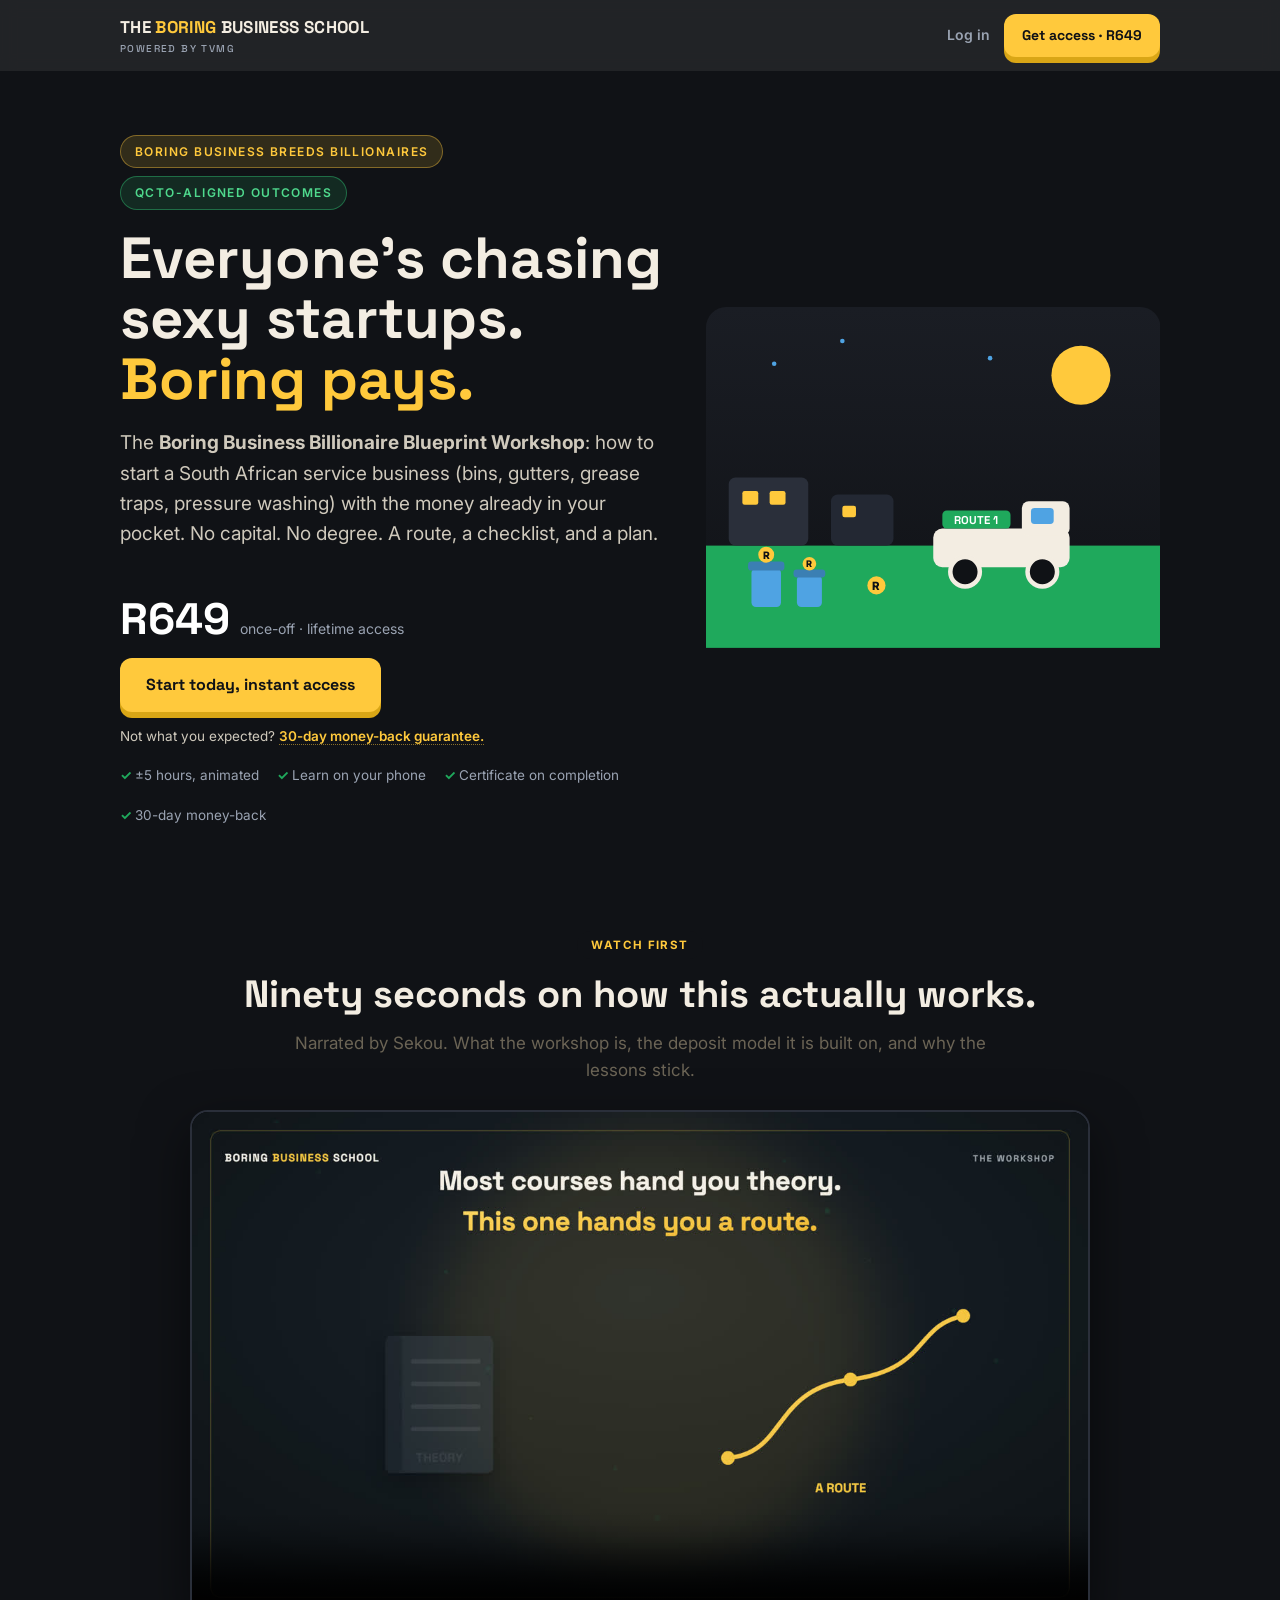
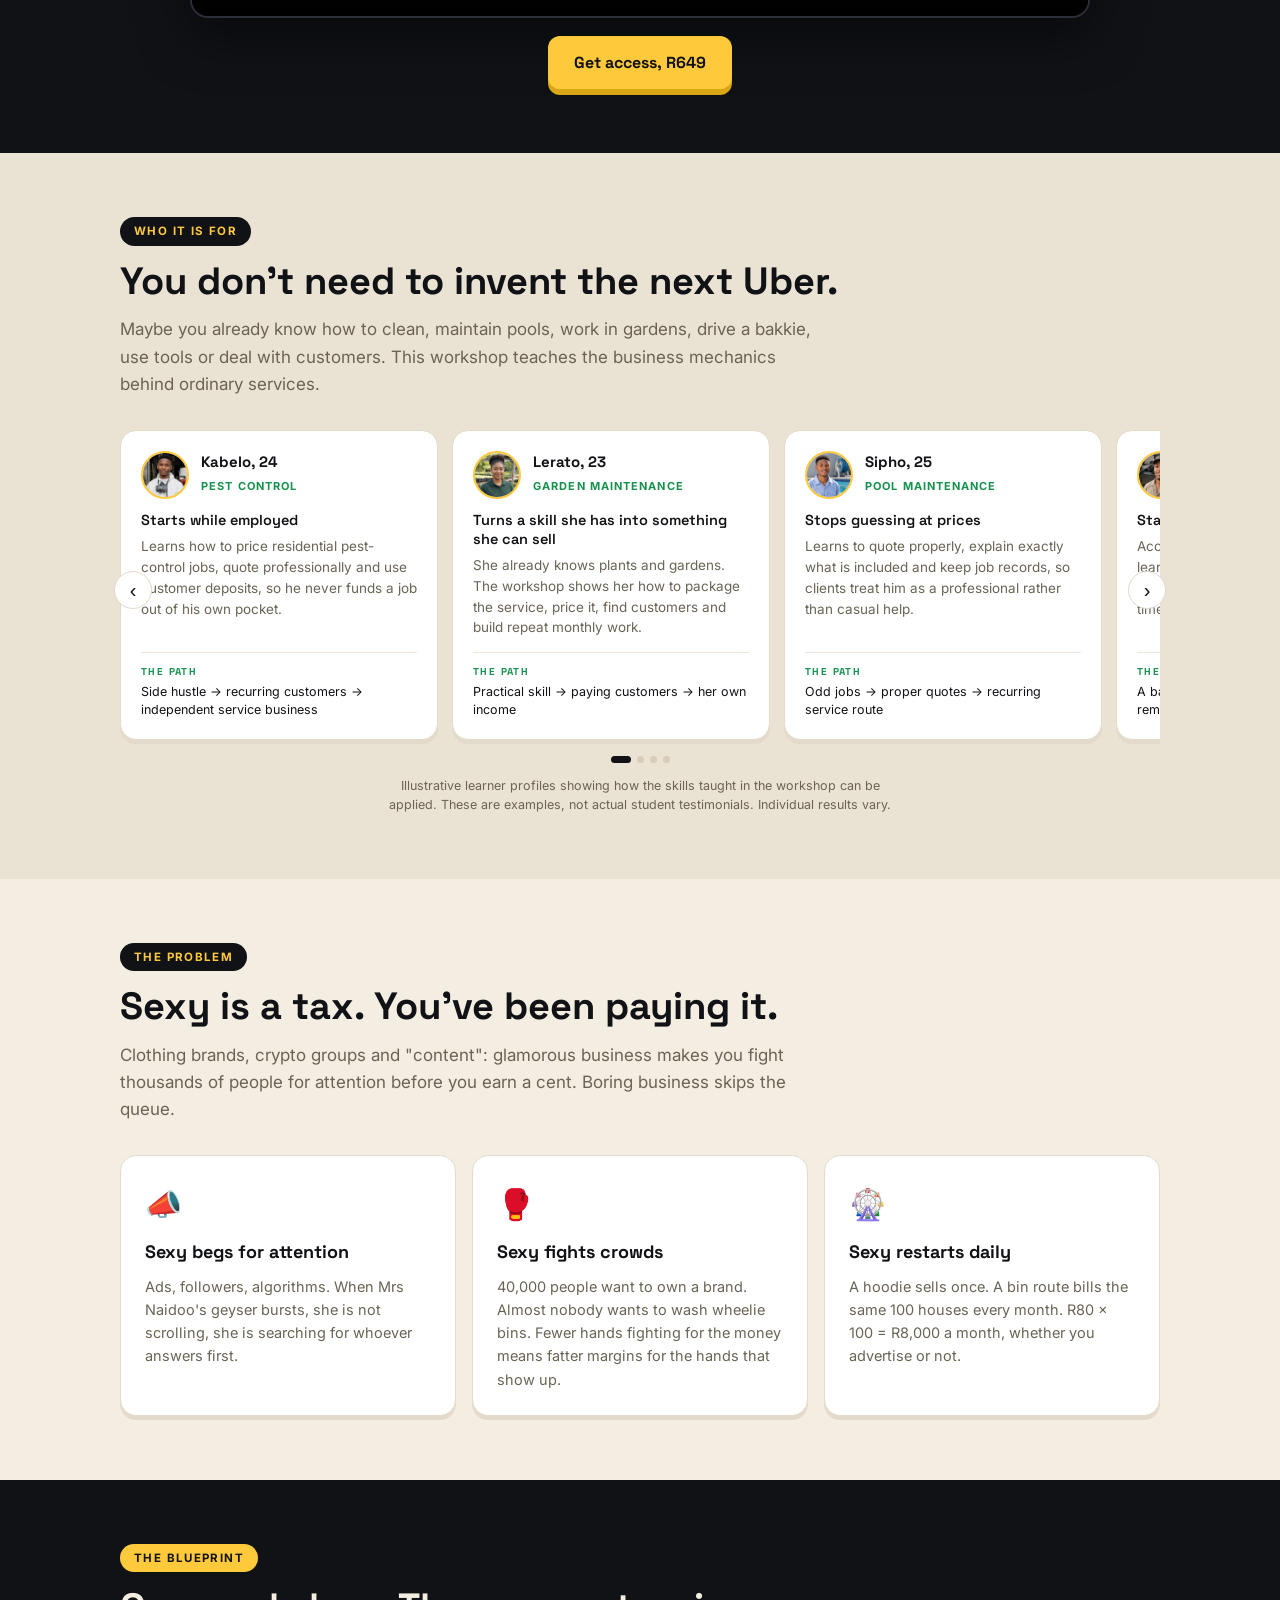
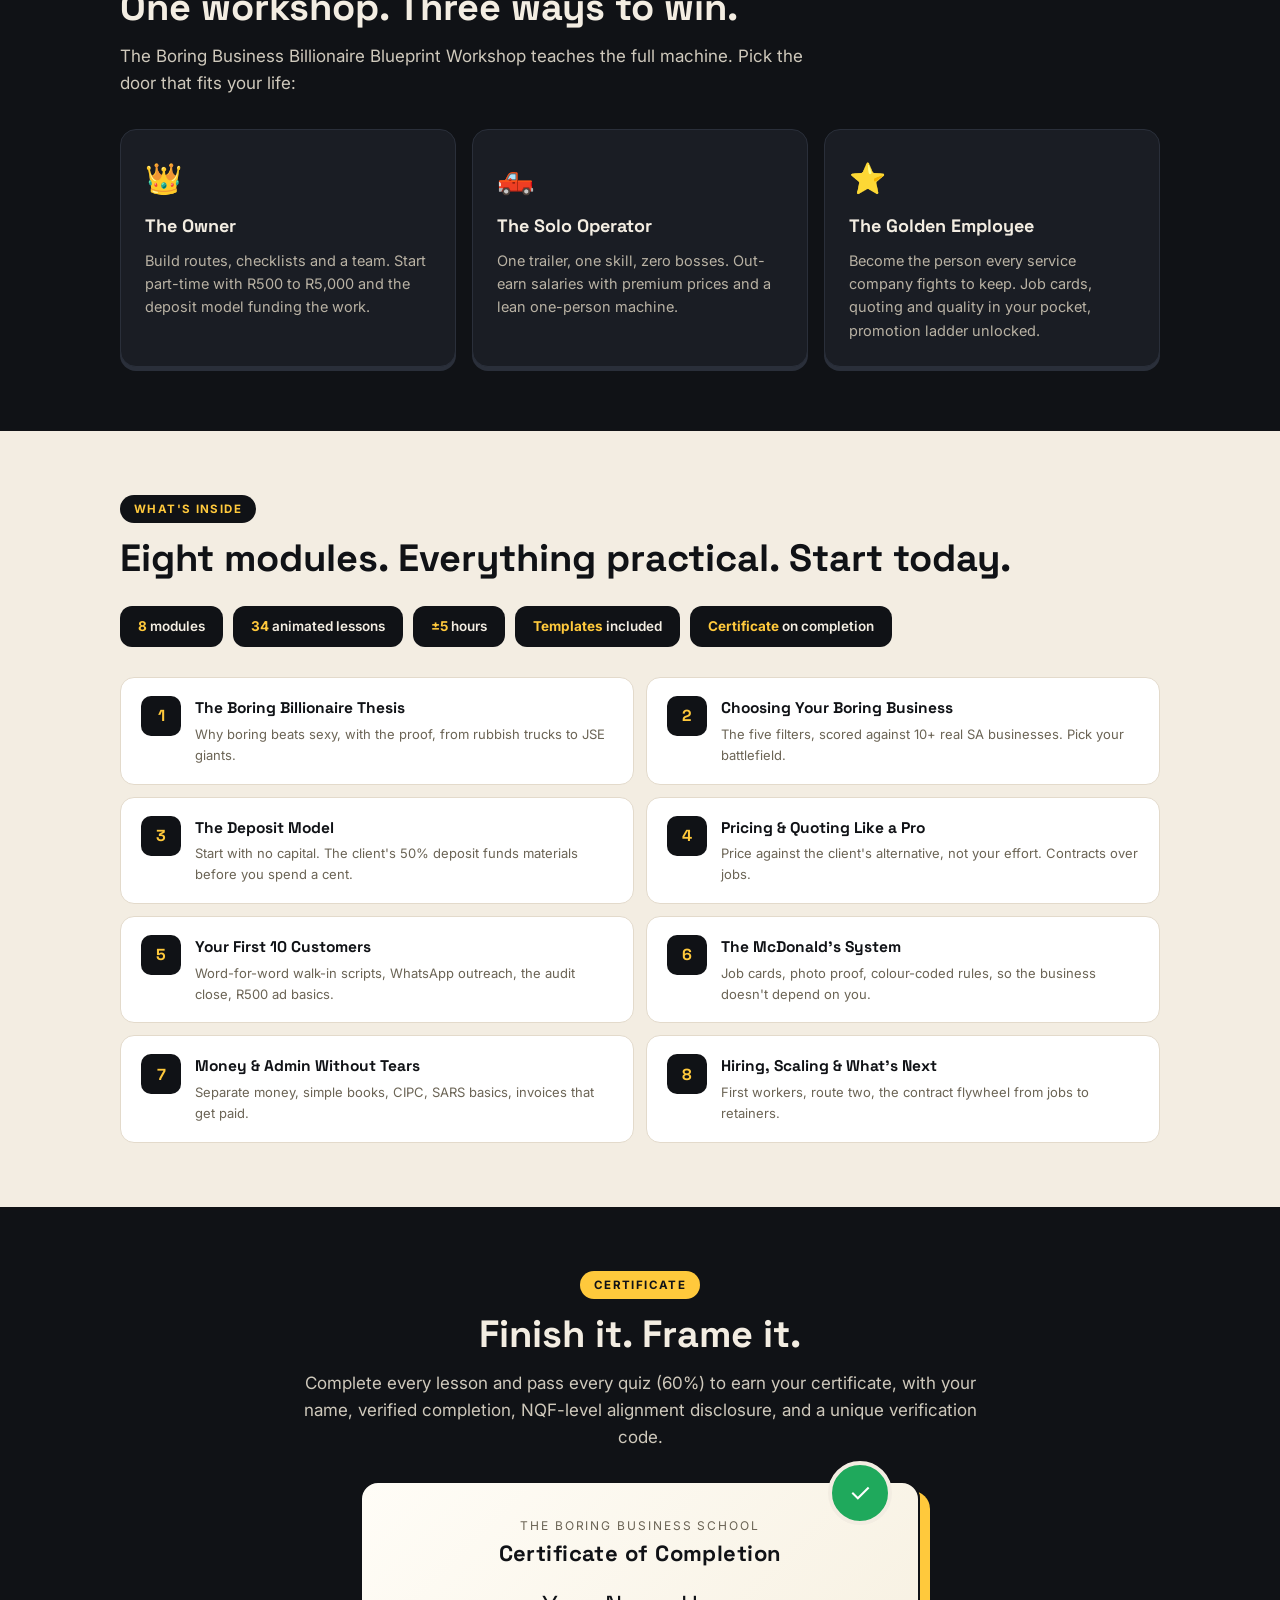
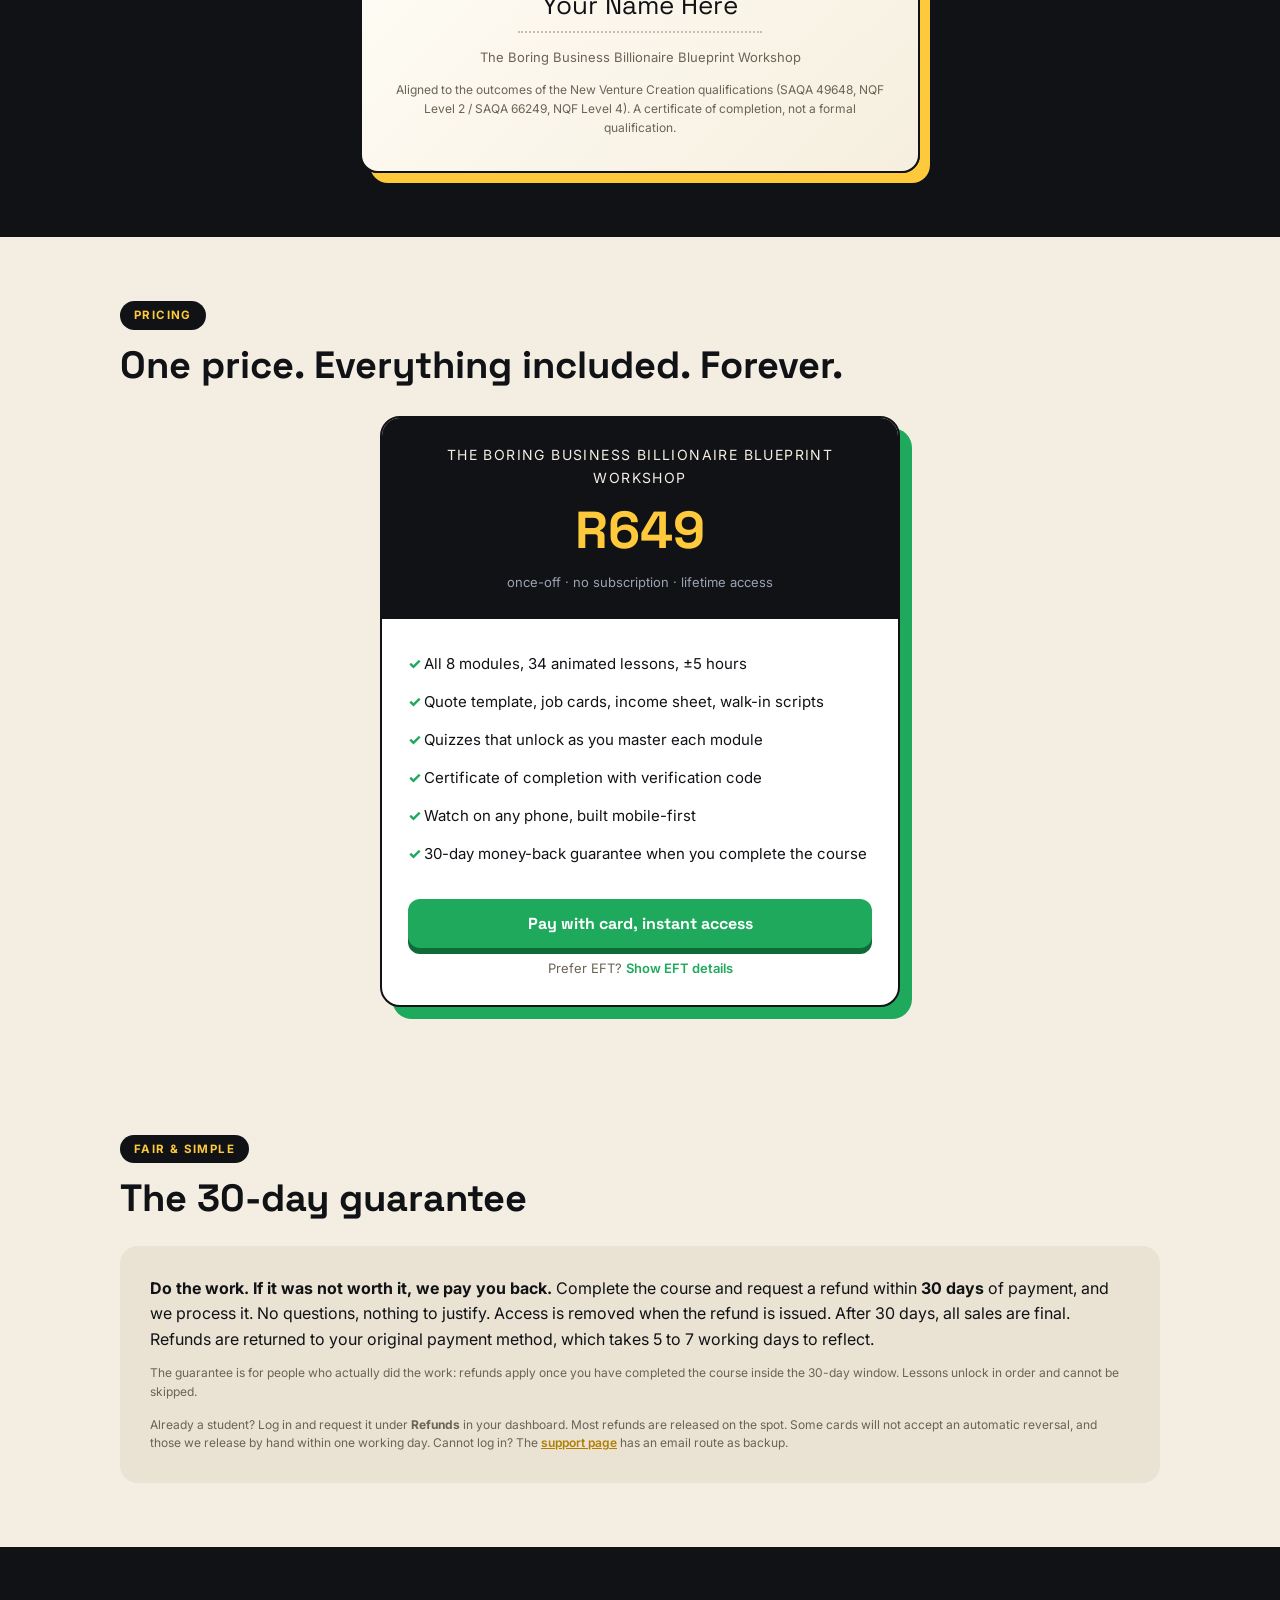
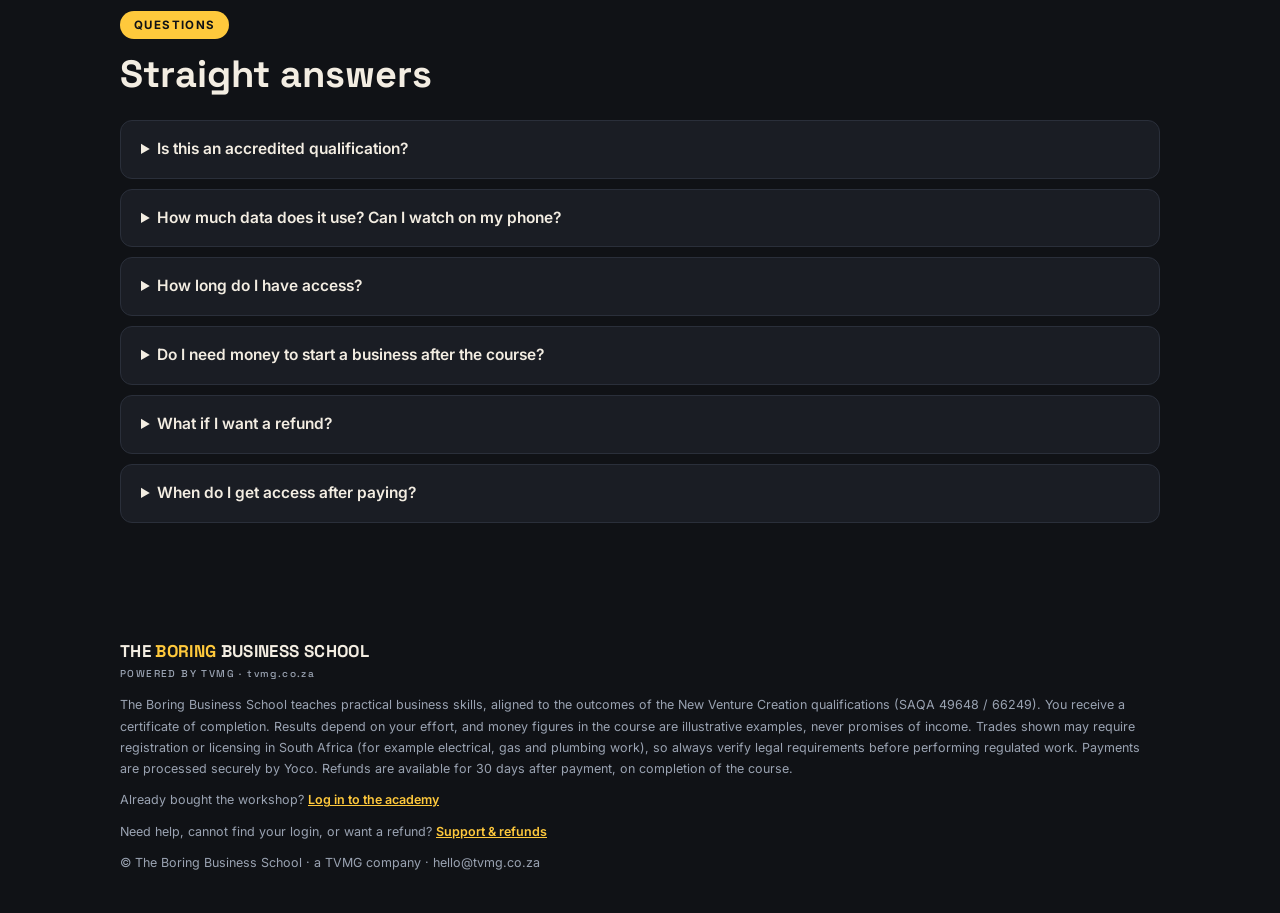
==== commit 4d9d7386: "BBS refunds: soften the automation promise, debit cards cannot always be auto-reversed Co-Authored-B" ====
--- a/Site/boring/index.html
+++ b/Site/boring/index.html
@@ -438,7 +438,7 @@
   <div class="refund">
     <p><b>Do the work. If it was not worth it, we pay you back.</b> Complete the course and request a refund within <b>30 days</b> of payment, and we process it. No questions, nothing to justify. Access is removed when the refund is issued. After 30 days, all sales are final. Refunds are returned to your original payment method, which takes 5 to 7 working days to reflect.</p>
     <p class="small" style="margin-top:12px">The guarantee is for people who actually did the work: refunds apply once you have completed the course inside the 30-day window. Lessons unlock in order and cannot be skipped.</p>
-    <p class="small" style="margin-top:14px">Already a student? Log in and request it under <b>Refunds</b> in your dashboard. It is processed automatically, no waiting on a human. Cannot log in? The <a href="/support.html" style="color:#B07E00;font-weight:600">support page</a> has an email route as backup.</p>
+    <p class="small" style="margin-top:14px">Already a student? Log in and request it under <b>Refunds</b> in your dashboard. Most refunds are released on the spot. Some cards will not accept an automatic reversal, and those we release by hand within one working day. Cannot log in? The <a href="/support.html" style="color:#B07E00;font-weight:600">support page</a> has an email route as backup.</p>
   </div>
 </div></section>
 
@@ -450,7 +450,7 @@
     <details><summary>How much data does it use? Can I watch on my phone?</summary><p>Built phone-first. Lessons are lightweight animated players (a few MB each), not heavy video streams, designed for South African data reality. Everything fits your screen without scrolling.</p></details>
     <details><summary>How long do I have access?</summary><p>Forever. Pay once, keep it, including future updates to this workshop.</p></details>
     <details><summary>Do I need money to start a business after the course?</summary><p>Module 3 teaches the deposit model: your client's 50% deposit funds materials and labour before you spend a cent. Most featured businesses start with R500 to R5,000 of equipment, and some with none.</p></details>
-    <details><summary>What if I want a refund?</summary><p>Complete the course, then log in and request it under <b>Refunds</b> in your dashboard within 30 days of payment. It is automatic and there is nothing to justify. If you cannot log in, our <a href="/support.html">support page</a> has an email route as backup. The completion condition is there so the guarantee protects people who did the work rather than people sampling a lesson. After 30 days, sales are final.</p></details>
+    <details><summary>What if I want a refund?</summary><p>Complete the course, then log in and request it under <b>Refunds</b> in your dashboard within 30 days of payment. There is nothing to justify. Most refunds are released on the spot, and the ones a bank will not reverse automatically, debit cards mostly, we release by hand within one working day. If you cannot log in, our <a href="/support.html">support page</a> has an email route as backup. The completion condition is there so the guarantee protects people who did the work rather than people sampling a lesson. After 30 days, sales are final.</p></details>
     <details><summary>When do I get access after paying?</summary><p>Card payments: instantly. Your login appears on the confirmation screen. EFT: within a few hours of sending proof of payment.</p></details>
   </div>
 </div></section>
